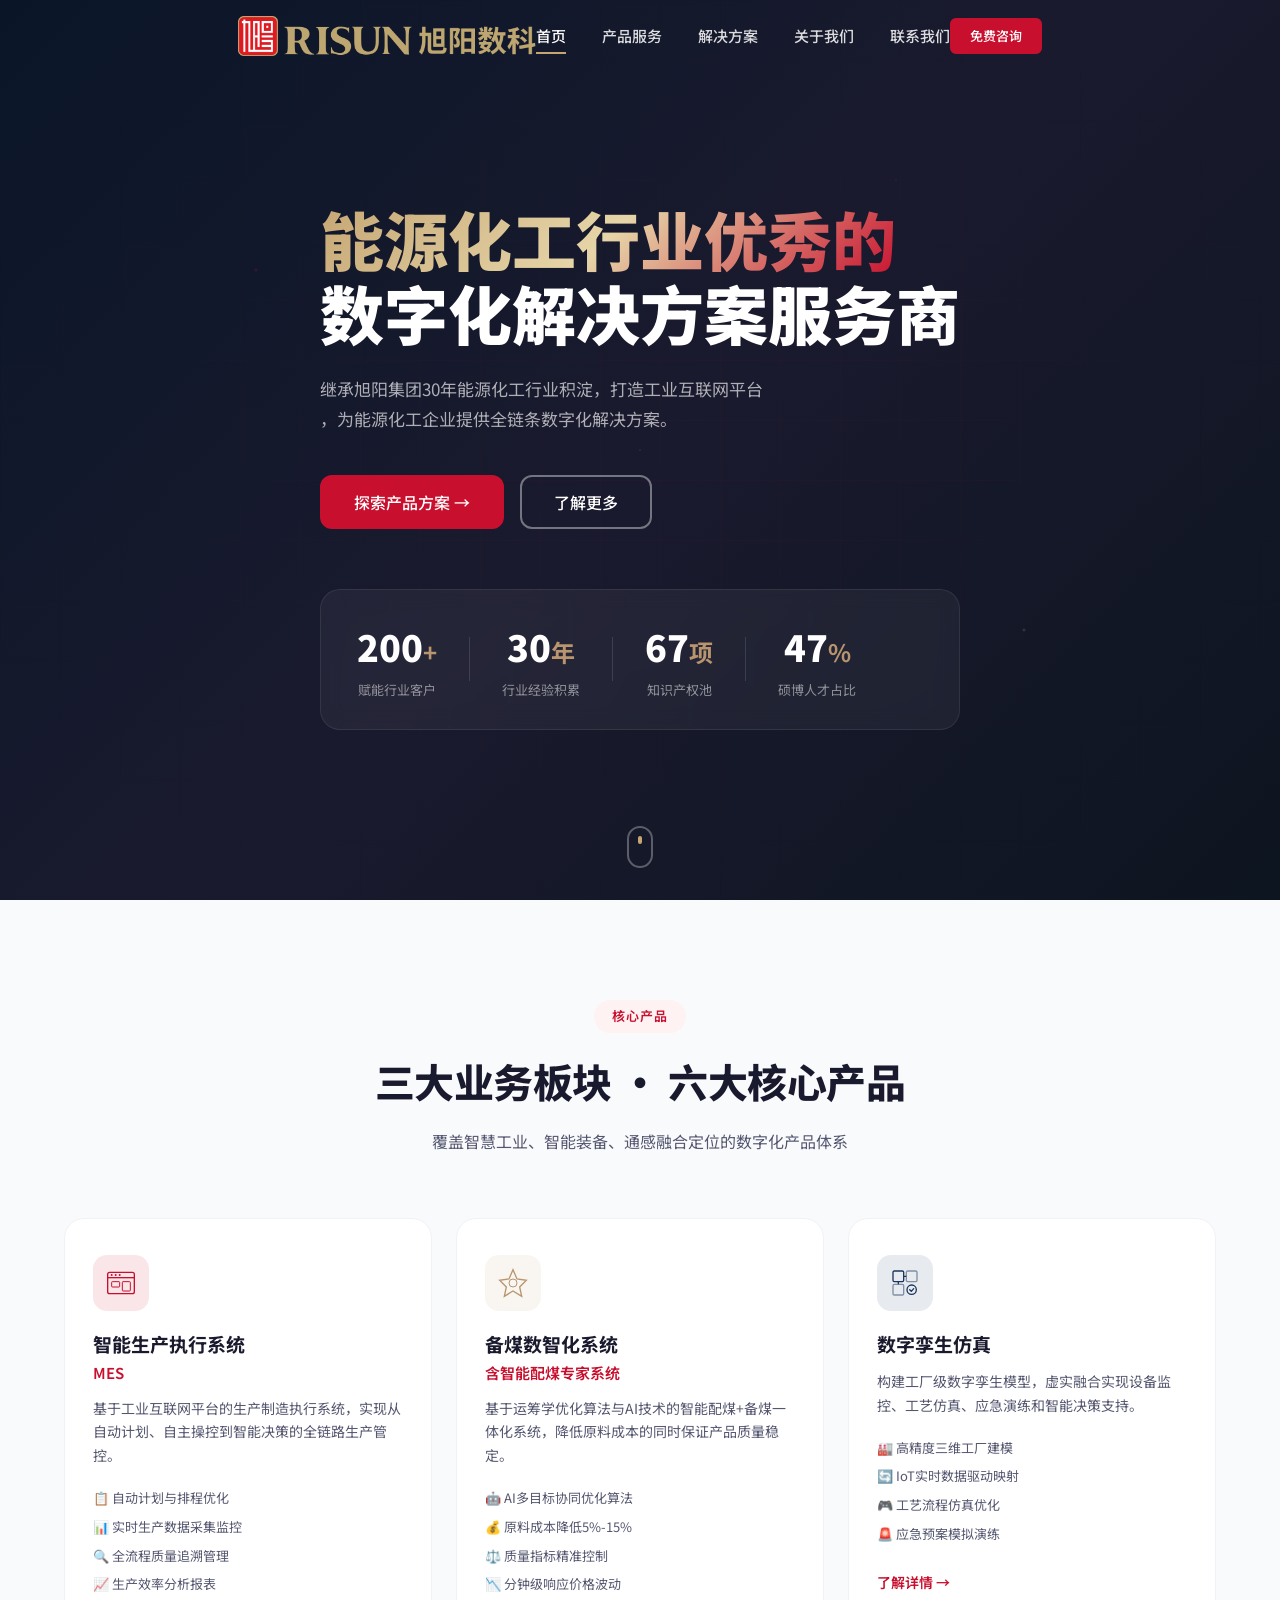
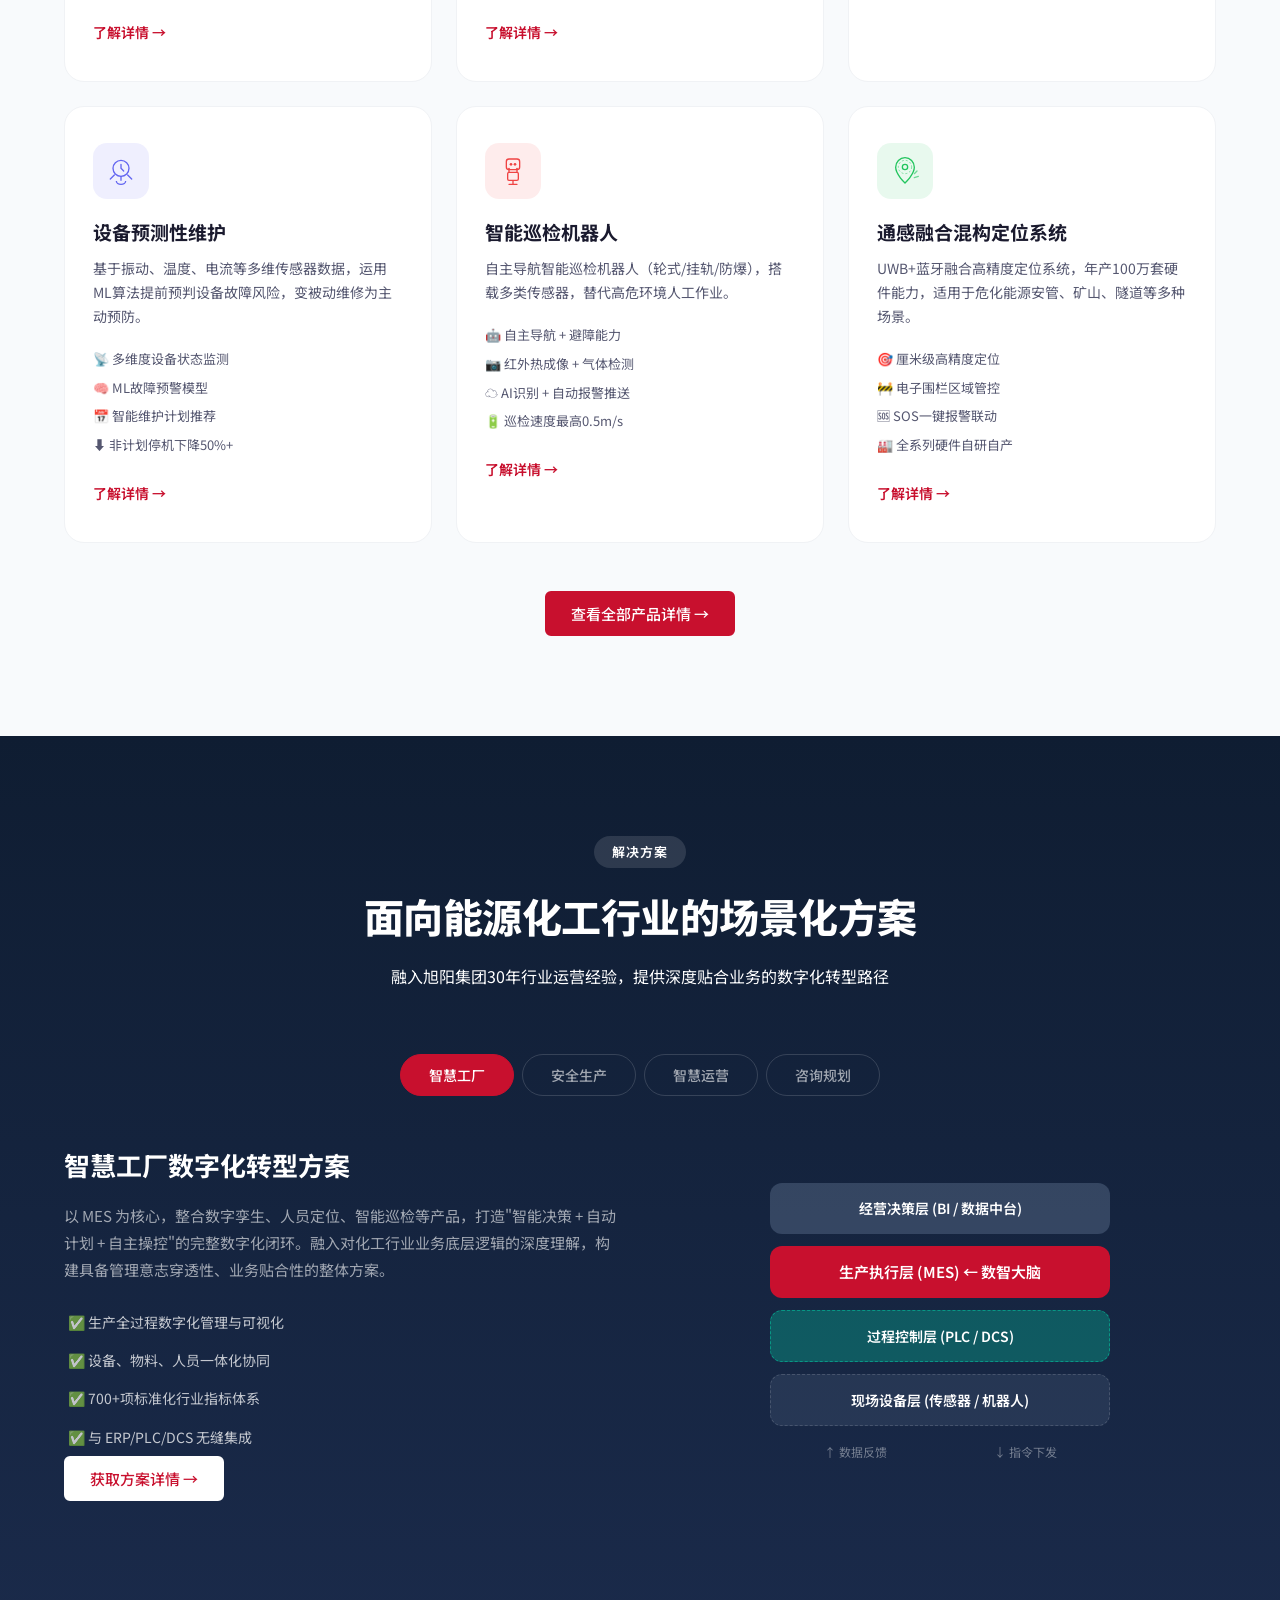
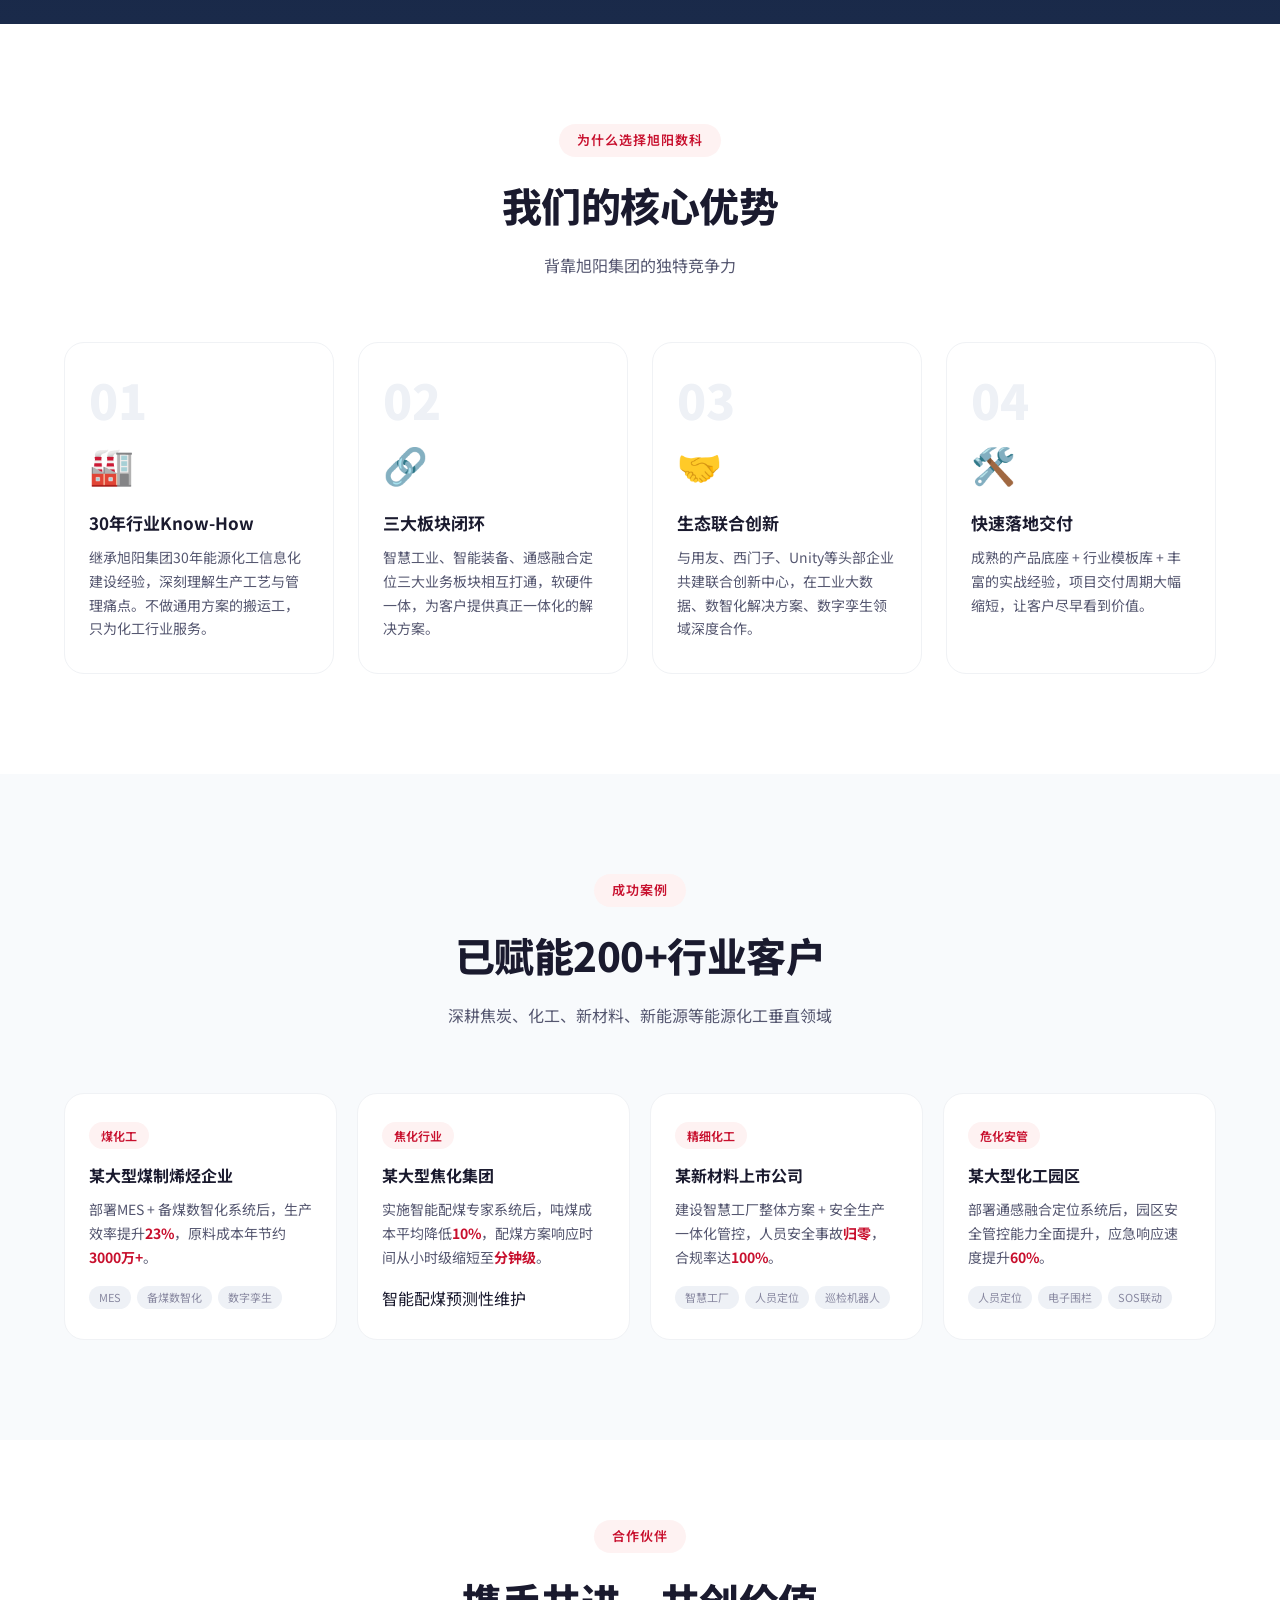
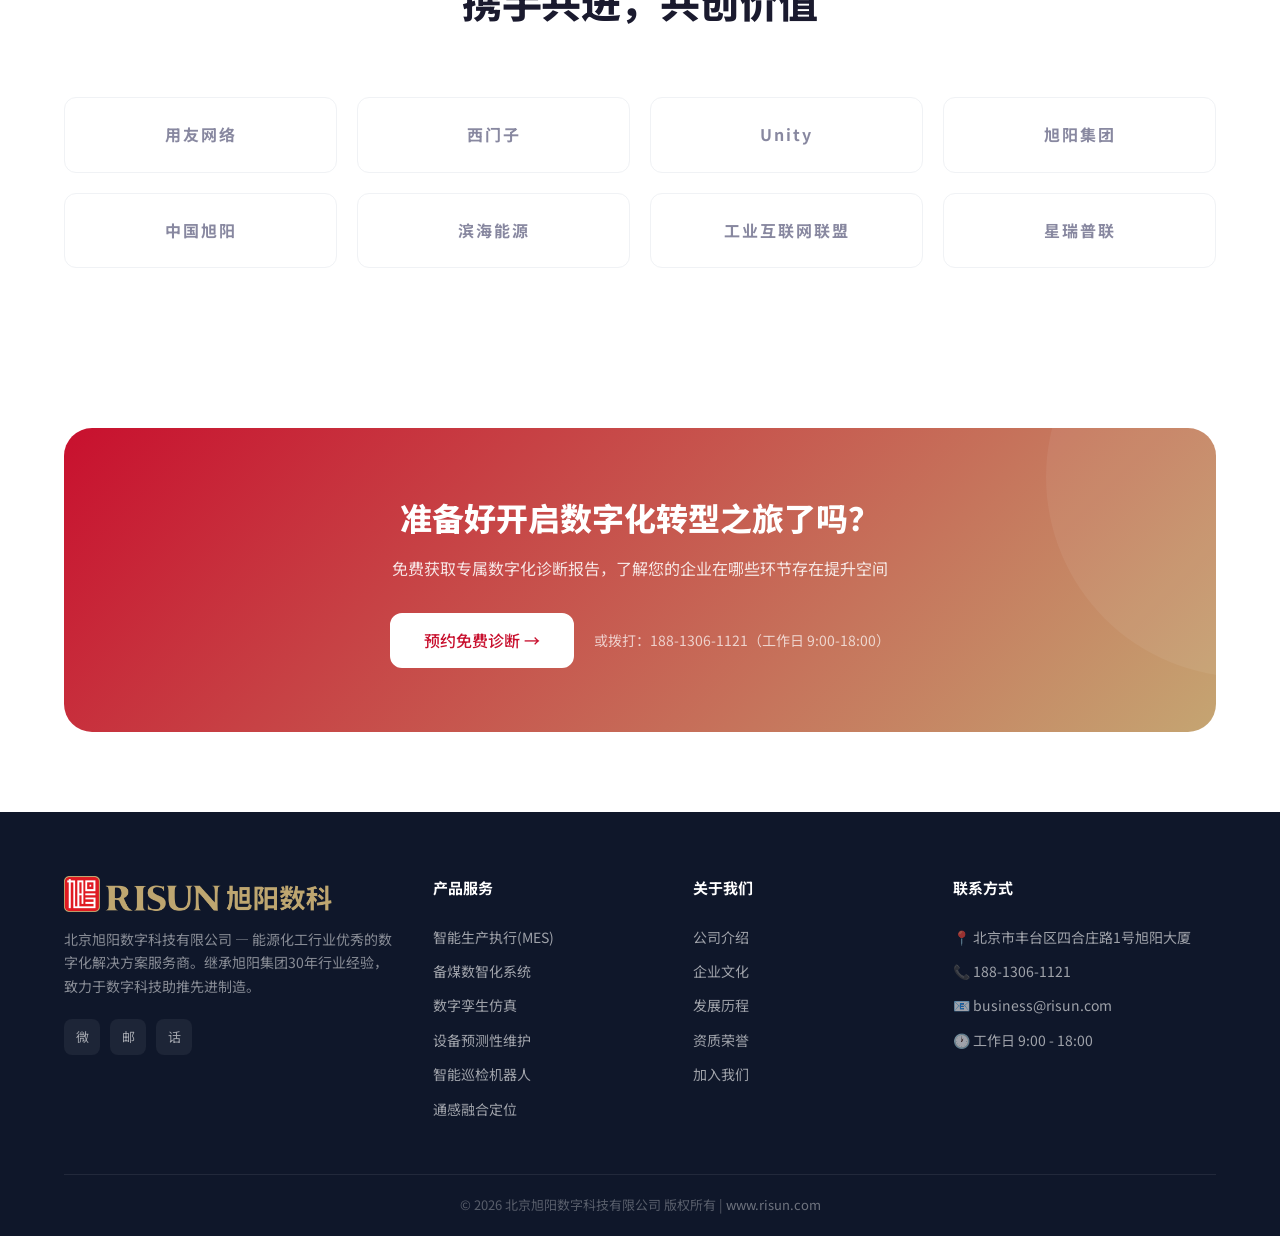
==== index.html @ 248b0272 "fix: 取消新闻动态栏目；将「星睿普联科」统一改为「星瑞普联」" ====
<!DOCTYPE html>
<html lang="zh-CN">
<head>
    <meta charset="UTF-8">
    <meta name="viewport" content="width=device-width, initial-scale=1.0">
    <title>旭阳数科 - 能源化工行业优秀的数字化解决方案服务商</title>
    <meta name="description" content="北京旭阳数字科技有限公司 - 继承旭阳集团30年能源化工信息化建设经验，提供MES、智能配煤、数字孪生、预测性维护、巡检机器人、人员定位等核心产品与服务。">
    <meta name="keywords" content="旭阳数科,能源化工,数字化转型,MES,智能配煤,数字孪生,预测性维护,巡检机器人,人员定位,工业互联网,智能制造">
    <link rel="stylesheet" href="css/style.css">
    <link rel="preconnect" href="https://fonts.googleapis.com">
    <link href="https://fonts.googleapis.com/css2?family=Noto+Sans+SC:wght@300;400;500;700;900&display=swap" rel="stylesheet">
</head>
<body>
    <!-- 导航栏 -->
    <header class="navbar" id="navbar">
        <div class="container nav-container">
            <a href="index.html" class="logo">
                <img src="images/logo.png" alt="旭阳数科" class="logo-img">
            </a>
            <nav class="nav-menu" id="navMenu">
                <a href="index.html" class="nav-link active">首页</a>
                <a href="products.html" class="nav-link">产品服务</a>
                <a href="#solutions" class="nav-link">解决方案</a>
                <a href="about.html" class="nav-link">关于我们</a>
                <a href="contact.html" class="nav-link">联系我们</a>
            </nav>
            <div class="nav-actions">
                <a href="contact.html" class="btn btn-primary btn-sm">免费咨询</a>
                <button class="hamburger" id="hamburger" aria-label="菜单">
                    <span></span><span></span><span></span>
                </button>
            </div>
        </div>
    </header>

    <!-- Hero 区域 -->
    <section class="hero">
        <div class="hero-bg">
            <div class="hero-particles" id="particles"></div>
            <div class="hero-grid-overlay"></div>
        </div>
        <div class="container hero-content">
            <h1 class="hero-title">
                <span class="gradient-text">能源化工行业优秀的</span><br>
                数字化解决方案服务商
            </h1>
            <p class="hero-subtitle">
                继承旭阳集团30年能源化工行业积淀，打造工业互联网平台<br class="hide-mobile">，为能源化工企业提供全链条数字化解决方案。
            </p>
            <div class="hero-actions">
                <a href="products.html" class="btn btn-primary btn-lg">探索产品方案 →</a>
                <a href="#solutions" class="btn btn-outline btn-lg">了解更多</a>
            </div>
            <div class="hero-stats">
                <div class="stat-item">
                    <div class="stat-number" data-target="200">0</div><span class="stat-plus">+</span>
                    <div class="stat-label">赋能行业客户</div>
                </div>
                <div class="stat-divider"></div>
                <div class="stat-item">
                    <div class="stat-number" data-target="30">0</div><span class="stat-plus">年</span>
                    <div class="stat-label">行业经验积累</div>
                </div>
                <div class="stat-divider"></div>
                <div class="stat-item">
                    <div class="stat-number" data-target="67">0</div><span class="stat-plus">项</span>
                    <div class="stat-label">知识产权池</div>
                </div>
                <div class="stat-divider"></div>
                <div class="stat-item">
                    <div class="stat-number" data-target="47">0</div><span class="stat-percent">%</span>
                    <div class="stat-label">硕博人才占比</div>
                </div>
            </div>
        </div>
        <div class="hero-scroll-indicator">
            <div class="scroll-arrow"></div>
        </div>
    </section>

    <!-- 核心产品 -->
    <section class="section products-section" id="products">
        <div class="container">
            <div class="section-header">
                <div class="section-tag">核心产品</div>
                <h2 class="section-title">三大业务板块 · 六大核心产品</h2>
                <p class="section-desc">覆盖智慧工业、智能装备、通感融合定位的数字化产品体系</p>
            </div>
            <div class="products-grid">
                <!-- 产品卡片 1: MES -->
                <div class="product-card" data-aos="fade-up">
                    <div class="product-icon-wrap">
                        <div class="product-icon mes-icon">
                            <svg viewBox="0 0 48 48" fill="none"><rect x="4" y="8" width="40" height="32" rx="3" stroke="currentColor" stroke-width="2"/><line x1="4" y1="16" x2="44" y2="16" stroke="currentColor" stroke-width="2"/><circle cx="10" cy="12" r="1.5" fill="currentColor"/><circle cx="16" cy="12" r="1.5" fill="currentColor"/><circle cx="22" cy="12" r="1.5" fill="currentColor"/><rect x="10" y="22" width="12" height="8" rx="1" stroke="currentColor" stroke-width="1.5"/><rect x="26" y="22" width="12" height="14" rx="1" stroke="currentColor" stroke-width="1.5"/></svg>
                        </div>
                    </div>
                    <h3 class="product-name">智能生产执行系统<br><span>MES</span></h3>
                    <p class="product-desc">基于工业互联网平台的生产制造执行系统，实现从自动计划、自主操控到智能决策的全链路生产管控。</p>
                    <ul class="product-features">
                        <li>📋 自动计划与排程优化</li>
                        <li>📊 实时生产数据采集监控</li>
                        <li>🔍 全流程质量追溯管理</li>
                        <li>📈 生产效率分析报表</li>
                    </ul>
                    <a href="products.html#mes" class="product-link">了解详情 →</a>
                </div>

                <!-- 产品卡片 2: 配煤 -->
                <div class="product-card" data-aos="fade-up" data-delay="100">
                    <div class="product-icon-wrap">
                        <div class="product-icon coal-icon">
                            <svg viewBox="0 0 48 48" fill="none"><path d="M24 4L30 18L44 20L34 30L37 44L24 36L11 44L14 30L4 20L18 18L24 4Z" stroke="currentColor" stroke-width="2" fill="none"/><circle cx="24" cy="24" r="6" stroke="currentColor" stroke-width="1.5"/></svg>
                        </div>
                    </div>
                    <h3 class="product-name">备煤数智化系统<br><span>含智能配煤专家系统</span></h3>
                    <p class="product-desc">基于运筹学优化算法与AI技术的智能配煤+备煤一体化系统，降低原料成本的同时保证产品质量稳定。</p>
                    <ul class="product-features">
                        <li>🤖 AI多目标协同优化算法</li>
                        <li>💰 原料成本降低5%-15%</li>
                        <li>⚖️ 质量指标精准控制</li>
                        <li>📉 分钟级响应价格波动</li>
                    </ul>
                    <a href="products.html#coal" class="product-link">了解详情 →</a>
                </div>

                <!-- 产品卡片 3: 数字孪生 -->
                <div class="product-card" data-aos="fade-up" data-delay="200">
                    <div class="product-icon-wrap">
                        <div class="product-icon twin-icon">
                            <svg viewBox="0 0 48 48" fill="none"><rect x="6" y="6" width="16" height="16" rx="2" stroke="currentColor" stroke-width="2"/><rect x="26" y="6" width="16" height="16" rx="2" stroke="currentColor" stroke-width="2" opacity="0.5"/><rect x="6" y="26" width="16" height="16" rx="2" stroke="currentColor" stroke-width="2" opacity="0.5"/><path d="M22 14H26M14 22V26" stroke="currentColor" stroke-width="2"/><circle cx="34" cy="34" r="7" stroke="currentColor" stroke-width="2"/><path d="M31 34L33.5 36.5L37 32.5" stroke="currentColor" stroke-width="2" stroke-linecap="round" stroke-linejoin="round"/></svg>
                        </div>
                    </div>
                    <h3 class="product-name">数字孪生仿真</h3>
                    <p class="product-desc">构建工厂级数字孪生模型，虚实融合实现设备监控、工艺仿真、应急演练和智能决策支持。</p>
                    <ul class="product-features">
                        <li>🏭 高精度三维工厂建模</li>
                        <li>🔄 IoT实时数据驱动映射</li>
                        <li>🎮 工艺流程仿真优化</li>
                        <li>🚨 应急预案模拟演练</li>
                    </ul>
                    <a href="products.html#twin" class="product-link">了解详情 →</a>
                </div>

                <!-- 产品卡片 4: 预测性维护 -->
                <div class="product-card" data-aos="fade-up" data-delay="300">
                    <div class="product-icon-wrap">
                        <div class="product-icon maintain-icon">
                            <svg viewBox="0 0 48 48" fill="none"><circle cx="24" cy="20" r="12" stroke="currentColor" stroke-width="2"/><path d="M24 14V20L28 24" stroke="currentColor" stroke-width="2" stroke-linecap="round"/><path d="M8 36L14 30M40 36L34 30M24 38V32" stroke="currentColor" stroke-width="2" stroke-linecap="round"/><path d="M17 39C17 41.76 20.13 44 24 44C27.87 44 31 41.76 31 39" stroke="currentColor" stroke-width="2"/></svg>
                        </div>
                    </div>
                    <h3 class="product-name">设备预测性维护</h3>
                    <p class="product-desc">基于振动、温度、电流等多维传感器数据，运用ML算法提前预判设备故障风险，变被动维修为主动预防。</p>
                    <ul class="product-features">
                        <li>📡 多维度设备状态监测</li>
                        <li>🧠 ML故障预警模型</li>
                        <li>📅 智能维护计划推荐</li>
                        <li>⬇️ 非计划停机下降50%+</li>
                    </ul>
                    <a href="products.html#maintain" class="product-link">了解详情 →</a>
                </div>

                <!-- 产品卡片 5: 巡检机器人 -->
                <div class="product-card" data-aos="fade-up" data-delay="400">
                    <div class="product-icon-wrap">
                        <div class="product-icon robot-icon">
                            <svg viewBox="0 0 48 48" fill="none"><rect x="14" y="6" width="20" height="16" rx="4" stroke="currentColor" stroke-width="2"/><circle cx="21" cy="14" r="2" fill="currentColor"/><circle cx="27" cy="14" r="2" fill="currentColor"/><line x1="18" y1="20" x2="18" y2="26" stroke="currentColor" stroke-width="2" stroke-linecap="round"/><line x1="30" y1="20" x2="30" y2="26" stroke="currentColor" stroke-width="2" stroke-linecap="round"/><rect x="16" y="26" width="16" height="12" rx="2" stroke="currentColor" stroke-width="2"/><line x1="24" y1="38" x2="24" y2="44" stroke="currentColor" stroke-width="2"/><line x1="18" y1="44" x2="30" y2="44" stroke="currentColor" stroke-width="2" stroke-linecap="round"/></svg>
                        </div>
                    </div>
                    <h3 class="product-name">智能巡检机器人</h3>
                    <p class="product-desc">自主导航智能巡检机器人（轮式/挂轨/防爆），搭载多类传感器，替代高危环境人工作业。</p>
                    <ul class="product-features">
                        <li>🤖 自主导航 + 避障能力</li>
                        <li>📷 红外热成像 + 气体检测</li>
                        <li>☁️ AI识别 + 自动报警推送</li>
                        <li>🔋 巡检速度最高0.5m/s</li>
                    </ul>
                    <a href="products.html#robot" class="product-link">了解详情 →</a>
                </div>

                <!-- 产品卡片 6: 人员定位 -->
                <div class="product-card" data-aos="fade-up" data-delay="500">
                    <div class="product-icon-wrap">
                        <div class="product-icon location-icon">
                            <svg viewBox="0 0 48 48" fill="none"><path d="M24 4C16.27 4 10 10.73 10 18.5C10 29 24 42 24 42S38 29 38 18.5C38 10.73 31.73 4 24 4Z" stroke="currentColor" stroke-width="2"/><circle cx="24" cy="18" r="4" stroke="currentColor" stroke-width="2"/><circle cx="24" cy="18" r="10" stroke="currentColor" stroke-width="1.5" stroke-dasharray="3 3" opacity="0.5"/><path d="M38 28L42 24M38 34L44 32" stroke="currentColor" stroke-width="2" stroke-linecap="round" opacity="0.6"/></svg>
                        </div>
                    </div>
                    <h3 class="product-name">通感融合混构定位系统</h3>
                    <p class="product-desc">UWB+蓝牙融合高精度定位系统，年产100万套硬件能力，适用于危化能源安管、矿山、隧道等多种场景。</p>
                    <ul class="product-features">
                        <li>🎯 厘米级高精度定位</li>
                        <li>🚧 电子围栏区域管控</li>
                        <li>🆘 SOS一键报警联动</li>
                        <li>🏭 全系列硬件自研自产</li>
                    </ul>
                    <a href="products.html#location" class="product-link">了解详情 →</a>
                </div>
            </div>
            <div class="section-cta">
                <a href="products.html" class="btn btn-primary">查看全部产品详情 →</a>
            </div>
        </div>
    </section>

    <!-- 解决方案 -->
    <section class="section solutions-section" id="solutions">
        <div class="container">
            <div class="section-header light">
                <div class="section-tag">解决方案</div>
                <h2 class="section-title">面向能源化工行业的场景化方案</h2>
                <p class="section-desc">融入旭阳集团30年行业运营经验，提供深度贴合业务的数字化转型路径</p>
            </div>
            <div class="solutions-tabs">
                <div class="tabs-nav" id="solutionTabs">
                    <button class="tab-btn active" data-tab="smart-factory">智慧工厂</button>
                    <button class="tab-btn" data-tab="safe-production">安全生产</button>
                    <button class="tab-btn" data-tab="energy-manage">智慧运营</button>
                    <button class="tab-btn" data-tab="equipment-life">咨询规划</button>
                </div>
                <div class="tabs-content">
                    <div class="tab-panel active" id="smart-factory">
                        <div class="panel-content">
                            <div class="panel-info">
                                <h3>智慧工厂数字化转型方案</h3>
                                <p>以 MES 为核心，整合数字孪生、人员定位、智能巡检等产品，打造"智能决策 + 自动计划 + 自主操控"的完整数字化闭环。融入对化工行业业务底层逻辑的深度理解，构建具备管理意志穿透性、业务贴合性的整体方案。</p>
                                <ul class="panel-list">
                                    <li>✅ 生产全过程数字化管理与可视化</li>
                                    <li>✅ 设备、物料、人员一体化协同</li>
                                    <li>✅ 700+项标准化行业指标体系</li>
                                    <li>✅ 与 ERP/PLC/DCS 无缝集成</li>
                                </ul>
                                <a href="contact.html" class="btn btn-white">获取方案详情 →</a>
                            </div>
                            <div class="panel-visual">
                                <div class="factory-diagram">
                                    <div class="factory-layer layer-plan">经营决策层 (BI / 数据中台)</div>
                                    <div class="factory-layer layer-mes">生产执行层 (MES) ← 数智大脑</div>
                                    <div class="factory-layer layer-control">过程控制层 (PLC / DCS)</div>
                                    <div class="factory-layer layer-device">现场设备层 (传感器 / 机器人)</div>
                                    <div class="factory-arrows">
                                        <span>↑ 数据反馈</span>
                                        <span>↓ 指令下发</span>
                                    </div>
                                </div>
                            </div>
                        </div>
                    </div>
                    <div class="tab-panel" id="safe-production">
                        <div class="panel-content">
                            <div class="panel-info">
                                <h3>安全生产一体化管控方案</h3>
                                <p>以企业安全与环保需求、政府安环管控要求为中心，建立统一的标准规范体系和安全运维保障体系。融合人员定位、智能巡检、视频AI等多维感知手段，构建全方位安全管理网络。</p>
                                <ul class="panel-list">
                                    <li>✅ 重大危险源安全管理</li>
                                    <li>✅ 双重预防机制数字化落地</li>
                                    <li>✅ 特殊作业许可与过程管理</li>
                                    <li>✅ 机器人替代人工进入高危区域</li>
                                </ul>
                                <a href="contact.html" class="btn btn-white">获取方案详情 →</a>
                            </div>
                            <div class="panel-visual">
                                <div class="safety-visual">
                                    <div class="safety-circle outer">
                                        <div class="safety-circle middle">
                                            <div class="safety-circle inner">
                                                <span class="safety-center">安全<br>中心</span>
                                            </div>
                                        </div>
                                    </div>
                                    <div class="safety-items">
                                        <span class="safety-item">📍 人员定位</span>
                                        <span class="safety-item">🤖 巡检机器人</span>
                                        <span class="safety-item">📹 视频AI</span>
                                        <span class="safety-item">🌡️ 环境监测</span>
                                    </div>
                                </div>
                            </div>
                        </div>
                    </div>
                    <div class="tab-panel" id="energy-manage">
                        <div class="panel-content">
                            <div class="panel-info">
                                <h3>智慧运营整体解决方案</h3>
                                <p>基于工业互联网平台，构建融入运营智慧的企业运营应用。梳理化工行业700+项核心指标，建立标准化指标体系，支撑集团和企业各级管理层决策。涵盖销售、采购、供应、财务、库存等全方位运营管理。</p>
                                <ul class="panel-list">
                                    <li>✅ ERP咨询与实施服务（专注化工）</li>
                                    <li>✅ 数据治理与数据上行</li>
                                    <li>✅ 智慧物流自动化体系</li>
                                    <li>✅ 能源管理系统与碳排放核算</li>
                                </ul>
                                <a href="contact.html" class="btn btn-white">获取方案详情 →</a>
                            </div>
                            <div class="panel-visual">
                                <div class="energy-chart">
                                    <div class="energy-bar" style="--height:85%;--color:#C8102E"><span>-15%</span></div>
                                    <div class="energy-bar" style="--height:70%;--color:#C5A572"><span>-8%</span></div>
                                    <div class="energy-bar" style="--height:55%;--color:#1a365d"><span>-22%</span></div>
                                    <div class="energy-bar" style="--height:40%;--color:#6366F1"><span>-12%</span></div>
                                    <div class="energy-labels"><span>Q1</span><span>Q2</span><span>Q3</span><span>Q4</span></div>
                                </div>
                            </div>
                        </div>
                    </div>
                    <div class="tab-panel" id="equipment-life">
                        <div class="panel-content">
                            <div class="panel-info">
                                <h3>企业级数字化规划咨询</h3>
                                <p>采用旭阳独创的六步法咨询方法论：企业战略分析→对标领先实践→评估现状与差距→制定数字化战略目标→设计架构蓝图→设计总体实施路线图，实现业务驱动IT，IT为业务目标服务。</p>
                                <ul class="panel-list">
                                    <li>✅ 企业级数字化顶层规划</li>
                                    <li>✅ 新建/改造工厂数字化规划</li>
                                    <li>✅ 智能工厂咨询规划</li>
                                    <li>✅ 信息安全等级保护测评咨询</li>
                                </ul>
                                <a href="contact.html" class="btn btn-white">获取方案详情 →</a>
                            </div>
                            <div class="panel-visual">
                                <div class="lifecycle-timeline">
                                    <div class="lc-stage">
                                        <div class="lc-dot"></div>
                                        <span>战略分析</span>
                                    </div>
                                    <div class="lc-arrow"></div>
                                    <div class="lc-stage active">
                                        <div class="lc-dot"></div>
                                        <span>对标评估</span>
                                    </div>
                                    <div class="lc-arrow"></div>
                                    <div class="lc-stage">
                                        <div class="lc-dot"></div>
                                        <span>架构设计</span>
                                    </div>
                                    <div class="lc-arrow"></div>
                                    <div class="lc-stage">
                                        <div class="lc-dot"></div>
                                        <span>路线规划</span>
                                    </div>
                                </div>
                            </div>
                        </div>
                    </div>
                </div>
            </div>
        </div>
    </section>

    <!-- 核心优势 -->
    <section class="section advantages-section">
        <div class="container">
            <div class="section-header">
                <div class="section-tag">为什么选择旭阳数科</div>
                <h2 class="section-title">我们的核心优势</h2>
                <p class="section-desc">背靠旭阳集团的独特竞争力</p>
            </div>
            <div class="advantages-grid">
                <div class="advantage-card">
                    <div class="advantage-num">01</div>
                    <div class="advantage-icon">🏭</div>
                    <h3>30年行业Know-How</h3>
                    <p>继承旭阳集团30年能源化工信息化建设经验，深刻理解生产工艺与管理痛点。不做通用方案的搬运工，只为化工行业服务。</p>
                </div>
                <div class="advantage-card">
                    <div class="advantage-num">02</div>
                    <div class="advantage-icon">🔗</div>
                    <h3>三大板块闭环</h3>
                    <p>智慧工业、智能装备、通感融合定位三大业务板块相互打通，软硬件一体，为客户提供真正一体化的解决方案。</p>
                </div>
                <div class="advantage-card">
                    <div class="advantage-num">03</div>
                    <div class="advantage-icon">🤝</div>
                    <h3>生态联合创新</h3>
                    <p>与用友、西门子、Unity等头部企业共建联合创新中心，在工业大数据、数智化解决方案、数字孪生领域深度合作。</p>
                </div>
                <div class="advantage-card">
                    <div class="advantage-num">04</div>
                    <div class="advantage-icon">🛠️</div>
                    <h3>快速落地交付</h3>
                    <p>成熟的产品底座 + 行业模板库 + 丰富的实战经验，项目交付周期大幅缩短，让客户尽早看到价值。</p>
                </div>
            </div>
        </div>
    </section>

    <!-- 客户案例 -->
    <section class="section cases-section">
        <div class="container">
            <div class="section-header">
                <div class="section-tag">成功案例</div>
                <h2 class="section-title">已赋能200+行业客户</h2>
                <p class="section-desc">深耕焦炭、化工、新材料、新能源等能源化工垂直领域</p>
            </div>
            <div class="cases-slider" id="casesSlider">
                <div class="case-card">
                    <div class="case-industry">煤化工</div>
                    <h3>某大型煤制烯烃企业</h3>
                    <p class="case-desc">部署MES + 备煤数智化系统后，生产效率提升<strong>23%</strong>，原料成本年节约<strong>3000万+</strong>。</p>
                    <div class="case-tags">
                        <span>MES</span><span>备煤数智化</span><span>数字孪生</span>
                    </div>
                </div>
                <div class="case-card">
                    <div class="case-industry">焦化行业</div>
                    <h3>某大型焦化集团</h3>
                    <p class="case-desc">实施智能配煤专家系统后，吨煤成本平均降低<strong>10%</strong>，配煤方案响应时间从小时级缩短至<strong>分钟级</strong>。</p>
                    <div case-tags">
                        <span>智能配煤</span><span>预测性维护</span>
                    </div>
                </div>
                <div class="case-card">
                    <div class="case-industry">精细化工</div>
                    <h3>某新材料上市公司</h3>
                    <p class="case-desc">建设智慧工厂整体方案 + 安全生产一体化管控，人员安全事故<strong>归零</strong>，合规率达<strong>100%</strong>。</p>
                    <div class="case-tags">
                        <span>智慧工厂</span><span>人员定位</span><span>巡检机器人</span>
                    </div>
                </div>
                <div class="case-card">
                    <div class="case-industry">危化安管</div>
                    <h3>某大型化工园区</h3>
                    <p class="case-desc">部署通感融合定位系统后，园区安全管控能力全面提升，应急响应速度提升<strong>60%</strong>。</p>
                    <div class="case-tags">
                        <span>人员定位</span><span>电子围栏</span><span>SOS联动</span>
                    </div>
                </div>
            </div>
        </div>
    </section>

    <!-- 合作伙伴 -->
    <section class="section partners-section">
        <div class="container">
            <div class="section-header">
                <div class="section-tag">合作伙伴</div>
                <h2 class="section-title">携手共进，共创价值</h2>
            </div>
            <div class="partners-grid">
                <div class="partner-logo"><span>用友网络</span></div>
                <div class="partner-logo"><span>西门子</span></div>
                <div class="partner-logo"><span>Unity</span></div>
                <div class="partner-logo"><span>旭阳集团</span></div>
                <div class="partner-logo"><span>中国旭阳</span></div>
                <div class="partner-logo"><span>滨海能源</span></div>
                <div class="partner-logo"><span>工业互联网联盟</span></div>
                <div class="partner-logo"><span>星瑞普联</span></div>
            </div>
        </div>
    </section>

    <!-- CTA 行动召唤 -->
    <section class="cta-section">
        <div class="container">
            <div class="cta-box">
                <h2>准备好开启数字化转型之旅了吗？</h2>
                <p>免费获取专属数字化诊断报告，了解您的企业在哪些环节存在提升空间</p>
                <div class="cta-actions">
                    <a href="contact.html" class="btn btn-white btn-lg">预约免费诊断 →</a>
                    <span class="cta-note">或拨打：188-1306-1121（工作日 9:00-18:00）</span>
                </div>
            </div>
        </div>
    </section>

    <!-- 页脚 -->
    <footer class="footer">
        <div class="container">
            <div class="footer-grid">
                <div class="footer-brand">
                    <div class="logo">
                        <img src="images/logo.png" alt="旭阳数科" class="logo-img-footer">
                    </div>
                    <p class="footer-about">北京旭阳数字科技有限公司 — 能源化工行业优秀的数字化解决方案服务商。继承旭阳集团30年行业经验，致力于数字科技助推先进制造。</p>
                    <div class="footer-social">
                        <a href="#" aria-label="微信"><span>微</span></a>
                        <a href="#" aria-label="邮箱"><span>邮</span></a>
                        <a href="tel:18813061121" aria-label="电话"><span>话</span></a>
                    </div>
                </div>
                <div class="footer-links">
                    <h4>产品服务</h4>
                    <ul>
                        <li><a href="products.html#mes">智能生产执行(MES)</a></li>
                        <li><a href="products.html#coal">备煤数智化系统</a></li>
                        <li><a href="products.html#twin">数字孪生仿真</a></li>
                        <li><a href="products.html#maintain">设备预测性维护</a></li>
                        <li><a href="products.html#robot">智能巡检机器人</a></li>
                        <li><a href="products.html#location">通感融合定位</a></li>
                    </ul>
                </div>
                <div class="footer-links">
                    <h4>关于我们</h4>
                    <ul>
                        <li><a href="about.html">公司介绍</a></li>
                        <li><a href="about.html">企业文化</a></li>
                        <li><a href="about.html">发展历程</a></li>
                        <li><a href="about.html">资质荣誉</a></li>
                        <li><a href="about.html">加入我们</a></li>
                    </ul>
                </div>
                <div class="footer-contact">
                    <h4>联系方式</h4>
                    <ul>
                        <li>📍 北京市丰台区四合庄路1号旭阳大厦</li>
                        <li>📞 188-1306-1121</li>
                        <li>📧 business@risun.com</li>
                        <li>🕐 工作日 9:00 - 18:00</li>
                    </ul>
                </div>
            </div>
            <div class="footer-bottom">
                <p>&copy; 2026 北京旭阳数字科技有限公司 版权所有 | <a href="https://www.risun.com" target="_blank">www.risun.com</a></p>
            </div>
        </div>
    </footer>

    <script src="js/main.js"></script>
</body>
</html>
---- css/style.css ----
/* ========================================
   旭阳数科 - 企业官网样式表
   ======================================== */

/* CSS 变量 */
:root {
    /* 主色调 - 旭阳红 */
    --primary: #C8102E;
    --primary-dark: #A00D24;
    --primary-light: #E63946;
    --primary-bg: #FEF2F2;

    /* 辅助色 - 旭阳金 */
    --accent: #C5A572;
    --accent-gold: #B8956E;
    --warning: #F59E0B;
    --danger: #DC2626;

    /* 品牌深蓝（辅助） */
    --brand-blue: #1a365d;

    /* 中性色 */
    --text-primary: #1A1A2E;
    --text-secondary: #555770;
    --text-tertiary: #8888A0;
    --text-inverse: #FFFFFF;
    --bg-white: #FFFFFF;
    --bg-light: #F8FAFC;
    --bg-gray: #EEF1F6;
    --border-color: #E2E8F0;
    --border-light: #F0F2F5;

    /* 渐变 */
    --gradient-primary: linear-gradient(135deg, #C8102E 0%, #C5A572 100%);
    --gradient-hero: linear-gradient(135deg, #0a1628 0%, #1a1a2e 50%, #0d1520 100%);
    --gradient-dark: linear-gradient(180deg, #0f1d32 0%, #1a2a4a 100%);

    /* 字体 */
    --font-family: 'Noto Sans SC', -apple-system, BlinkMacSystemFont, 'Segoe UI', sans-serif;

    /* 尺寸 */
    --navbar-height: 72px;
    --container-max: 1200px;
    --radius-sm: 6px;
    --radius-md: 12px;
    --radius-lg: 20px;
    --radius-xl: 28px;

    /* 阴影 */
    --shadow-sm: 0 2px 8px rgba(0,0,0,0.04);
    --shadow-md: 0 4px 20px rgba(0,0,0,0.08);
    --shadow-lg: 0 8px 40px rgba(0,0,0,0.12);
    --shadow-xl: 0 20px 60px rgba(0,0,0,0.15);

    /* 过渡 */
    --transition: all 0.3s cubic-bezier(0.4, 0, 0.2, 1);
    --transition-slow: all 0.5s cubic-bezier(0.4, 0, 0.2, 1);
}

/* 重置样式 */
*, *::before, *::after {
    margin: 0;
    padding: 0;
    box-sizing: border-box;
}

html {
    scroll-behavior: smooth;
    font-size: 16px;
    -webkit-font-smoothing: antialiased;
    -moz-osx-font-smoothing: grayscale;
}

body {
    font-family: var(--font-family);
    color: var(--text-primary);
    background: var(--bg-white);
    line-height: 1.6;
    overflow-x: hidden;
}

a {
    text-decoration: none;
    color: inherit;
    transition: var(--transition);
}

ul { list-style: none; }

img { max-width: 100%; height: auto; }

.container {
    max-width: var(--container-max);
    margin: 0 auto;
    padding: 0 24px;
}

/* ========================================
   按钮
   ======================================== */
.btn {
    display: inline-flex;
    align-items: center;
    justify-content: center;
    gap: 6px;
    padding: 10px 24px;
    border-radius: var(--radius-sm);
    font-weight: 500;
    font-size: 15px;
    cursor: pointer;
    border: 2px solid transparent;
    transition: var(--transition);
    white-space: nowrap;
    line-height: 1.4;
}

.btn-primary {
    background: var(--primary);
    color: var(--text-inverse);
    border-color: var(--primary);
}
.btn-primary:hover {
    background: var(--primary-dark);
    border-color: var(--primary-dark);
    transform: translateY(-2px);
    box-shadow: 0 8px 25px rgba(200,16,46,0.3);
}

.btn-outline {
    background: transparent;
    color: var(--text-inverse);
    border-color: rgba(255,255,255,0.4);
}
.btn-outline:hover {
    background: rgba(255,255,255,0.1);
    border-color: rgba(255,255,255,0.7);
    transform: translateY(-2px);
}

.btn-white {
    background: var(--text-inverse);
    color: var(--primary);
    border-color: var(--text-inverse);
}
.btn-white:hover {
    transform: translateY(-2px);
    box-shadow: var(--shadow-lg);
}

.btn-lg {
    padding: 14px 32px;
    font-size: 16px;
    border-radius: var(--radius-md);
}
.btn-sm {
    padding: 7px 18px;
    font-size: 13px;
}

/* ========================================
   导航栏
   ======================================== */
.navbar {
    position: fixed;
    top: 0;
    left: 0;
    right: 0;
    z-index: 1000;
    height: var(--navbar-height);
    display: flex;
    align-items: center;
    transition: var(--transition);
    background: rgba(255,255,255,0);
}

.navbar.scrolled {
    background: rgba(255,255,255,0.95);
    backdrop-filter: blur(20px);
    box-shadow: var(--shadow-sm);
}

.navbar.scrolled .logo-text,
.navbar.scrolled .nav-link { color: var(--text-primary); }
.navbar.scrolled .nav-link::after { background: var(--primary); }
.navbar.scrolled .hamburger span { background: var(--text-primary); }
.navbar.scrolled .highlight { color: var(--primary); }
.navbar.scrolled .btn-primary { background: var(--primary); border-color: var(--primary); }

.nav-container {
    display: flex;
    align-items: center;
    justify-content: space-between;
}

.logo {
    display: flex;
    align-items: center;
    gap: 10px;
    z-index: 1001;
}

.logo-img {
    height: 40px;
    width: auto;
    object-fit: contain;
}

.logo-img-footer {
    height: 36px;
    width: auto;
    object-fit: contain;
}

.logo-icon {
    width: 40px;
    height: 40px;
    background: var(--gradient-primary);
    border-radius: 10px;
    display: flex;
    align-items: center;
    justify-content: center;
    color: white;
    font-weight: 900;
    font-size: 14px;
    letter-spacing: -1px;
}

.logo-text {
    font-size: 22px;
    font-weight: 700;
    color: white;
    letter-spacing: 1px;
}

.logo-text .highlight {
    color: var(--accent);
}

.nav-menu {
    display: flex;
    align-items: center;
    gap: 36px;
}

.nav-link {
    color: rgba(255,255,255,0.85);
    font-size: 15px;
    font-weight: 500;
    position: relative;
    padding: 4px 0;
}
.nav-link::after {
    content: '';
    position: absolute;
    bottom: -2px;
    left: 0;
    width: 0;
    height: 2px;
    background: var(--accent);
    transition: var(--transition);
}
.nav-link:hover,
.nav-link.active {
    color: white;
}
.nav-link:hover::after,
.nav-link.active::after {
    width: 100%;
}

.nav-actions {
    display: flex;
    align-items: center;
    gap: 16px;
    z-index: 1001;
}

.hamburger {
    display: none;
    flex-direction: column;
    gap: 5px;
    background: none;
    border: none;
    cursor: pointer;
    padding: 4px;
}
.hamburger span {
    width: 24px;
    height: 2px;
    background: white;
    border-radius: 2px;
    transition: var(--transition);
}
.hamburger.active span:nth-child(1) { transform: rotate(45deg) translate(5px, 5px); }
.hamburger.active span:nth-child(2) { opacity: 0; }
.hamburger.active span:nth-child(3) { transform: rotate(-45deg) translate(5px, -5px); }

/* ========================================
   Hero 区域
   ======================================== */
.hero {
    position: relative;
    min-height: 100vh;
    display: flex;
    align-items: center;
    background: var(--gradient-hero);
    overflow: hidden;
    padding-top: var(--navbar-height);
}

.hero-bg {
    position: absolute;
    inset: 0;
    pointer-events: none;
}

.hero-particles {
    position: absolute;
    inset: 0;
    background-image:
        radial-gradient(2px 2px at 20% 30%, rgba(200,16,46,0.3), transparent),
        radial-gradient(2px 2px at 80% 70%, rgba(197,165,114,0.3), transparent),
        radial-gradient(1px 1px at 50% 50%, rgba(255,255,255,0.2), transparent),
        radial-gradient(1.5px 1.5px at 70% 20%, rgba(200,16,46,0.2), transparent),
        radial-gradient(1.5px 1.5px at 30% 80%, rgba(197,165,114,0.2), transparent);
    animation: particleFloat 20s ease-in-out infinite alternate;
}

@keyframes particleFloat {
    0% { transform: translate(0, 0); }
    100% { transform: translate(-20px, 20px); }
}

.hero-grid-overlay {
    position: absolute;
    inset: 0;
    background-image:
        linear-gradient(rgba(200,16,46,0.03) 1px, transparent 1px),
        linear-gradient(90deg, rgba(200,16,46,0.03) 1px, transparent 1px);
    background-size: 60px 60px;
    mask-image: radial-gradient(ellipse at center, black 30%, transparent 80%);
    -webkit-mask-image: radial-gradient(ellipse at center, black 30%, transparent 80%);
}

.hero-content {
    position: relative;
    z-index: 2;
    padding: 60px 0 100px;
}

.hero-badge {
    display: inline-flex;
    align-items: center;
    gap: 8px;
    padding: 8px 20px;
    background: rgba(197,165,114,0.12);
    border: 1px solid rgba(197,165,114,0.25);
    border-radius: 50px;
    color: var(--accent);
    font-size: 14px;
    font-weight: 500;
    margin-bottom: 28px;
    animation: fadeInUp 0.6s ease-out;
}

.hero-title {
    font-size: clamp(38px, 6vw, 64px);
    font-weight: 900;
    line-height: 1.15;
    color: white;
    margin-bottom: 24px;
    animation: fadeInUp 0.6s ease-out 0.1s both;
}

.gradient-text {
    background: linear-gradient(135deg, #C5A572 0%, #E6D5A8 50%, #C8102E 100%);
    -webkit-background-clip: text;
    -webkit-text-fill-color: transparent;
    background-clip: text;
}

.hero-subtitle {
    font-size: 17px;
    line-height: 1.8;
    color: rgba(255,255,255,0.65);
    max-width: 600px;
    margin-bottom: 40px;
    animation: fadeInUp 0.6s ease-out 0.2s both;
}

.hero-actions {
    display: flex;
    gap: 16px;
    flex-wrap: wrap;
    margin-bottom: 60px;
    animation: fadeInUp 0.6s ease-out 0.3s both;
}

/* Hero 数据统计 */
.hero-stats {
    display: flex;
    align-items: center;
    gap: 32px;
    padding: 28px 36px;
    background: rgba(255,255,255,0.05);
    border: 1px solid rgba(255,255,255,0.08);
    border-radius: var(--radius-lg);
    backdrop-filter: blur(10px);
    animation: fadeInUp 0.6s ease-out 0.4s both;
}

.stat-item {
    text-align: center;
}

.stat-number {
    display: inline;
    font-size: 36px;
    font-weight: 900;
    color: white;
}

.stat-plus,
.stat-percent {
    font-size: 24px;
    font-weight: 700;
    color: var(--accent-gold);
}

.stat-label {
    font-size: 13px;
    color: rgba(255,255,255,0.5);
    margin-top: 4px;
}

.stat-divider {
    width: 1px;
    height: 44px;
    background: rgba(255,255,255,0.12);
}

/* 滚动指示器 */
.hero-scroll-indicator {
    position: absolute;
    bottom: 32px;
    left: 50%;
    transform: translateX(-50%);
    z-index: 2;
}

.scroll-arrow {
    width: 26px;
    height: 42px;
    border: 2px solid rgba(255,255,255,0.3);
    border-radius: 14px;
    position: relative;
    animation: scrollBounce 2s ease-in-out infinite;
}
.scroll-arrow::after {
    content: '';
    position: absolute;
    top: 8px;
    left: 50%;
    width: 4px;
    height: 8px;
    background: var(--accent);
    border-radius: 4px;
    transform: translateX(-50%);
    animation: scrollDot 2s ease-in-out infinite;
}

@keyframes scrollBounce {
    0%, 100% { transform: translateY(0); }
    50% { transform: translateY(6px); }
}
@keyframes scrollDot {
    0%, 100% { opacity: 1; top: 8px; }
    50% { opacity: 0.3; top: 20px; }
}

@keyframes fadeInUp {
    from { opacity: 0; transform: translateY(30px); }
    to { opacity: 1; transform: translateY(0); }
}

/* ========================================
   通用 Section
   ======================================== */
.section {
    padding: 100px 0;
}

.section-header {
    text-align: center;
    margin-bottom: 64px;
}
.section-header.light .section-tag,
.section-header.light .section-title,
.section-header.light .section-desc { color: white; }

.section-tag {
    display: inline-block;
    padding: 6px 18px;
    background: var(--primary-bg);
    color: var(--primary);
    border-radius: 50px;
    font-size: 13px;
    font-weight: 600;
    letter-spacing: 1px;
    margin-bottom: 16px;
}

.solutions-section .section-tag {
    background: rgba(255,255,255,0.12);
    color: var(--accent-gold);
}

.section-title {
    font-size: clamp(28px, 4vw, 40px);
    font-weight: 800;
    color: var(--text-primary);
    margin-bottom: 16px;
    letter-spacing: -0.5px;
}

.section-desc {
    font-size: 16px;
    color: var(--text-secondary);
    max-width: 560px;
    margin: 0 auto;
}

.section-cta {
    text-align: center;
    margin-top: 48px;
}

/* ========================================
   产品卡片
   ======================================== */
.products-section {
    background: var(--bg-light);
}

.products-grid {
    display: grid;
    grid-template-columns: repeat(3, 1fr);
    gap: 24px;
}

.product-card {
    background: var(--bg-white);
    border-radius: var(--radius-lg);
    padding: 36px 28px;
    border: 1px solid var(--border-light);
    transition: var(--transition);
    position: relative;
    overflow: hidden;
}
.product-card::before {
    content: '';
    position: absolute;
    top: 0;
    left: 0;
    right: 0;
    height: 3px;
    background: var(--gradient-primary);
    transform: scaleX(0);
    transition: var(--transition);
}
.product-card:hover {
    transform: translateY(-8px);
    box-shadow: var(--shadow-lg);
    border-color: transparent;
}
.product-card:hover::before { transform: scaleX(1); }

.product-icon-wrap {
    margin-bottom: 20px;
}

.product-icon {
    width: 56px;
    height: 56px;
    border-radius: 14px;
    display: flex;
    align-items: center;
    justify-content: center;
    font-size: 26px;
    transition: var(--transition);
}
.product-icon svg { width: 32px; height: 32px; }

.mes-icon { background: rgba(200,16,46,0.1); color: var(--primary); }
.coal-icon { background: rgba(197,165,114,0.1); color: var(--accent-gold); }
.twin-icon { background: rgba(26,54,93,0.1); color: #1a365d; }
.maintain-icon { background: rgba(99,102,241,0.1); color: #6366F1; }
.robot-icon { background: rgba(239,68,68,0.1); color: #EF4444; }
.location-icon { background: rgba(34,197,94,0.1); color: #22C55E; }

.product-card:hover .product-icon { transform: scale(1.1); }

.product-name {
    font-size: 19px;
    font-weight: 700;
    margin-bottom: 12px;
    color: var(--text-primary);
    line-height: 1.4;
}
.product-name span { color: var(--primary); font-size: 15px; font-weight: 600; }

.product-desc {
    font-size: 14px;
    color: var(--text-secondary);
    line-height: 1.7;
    margin-bottom: 16px;
}

.product-features {
    margin-bottom: 20px;
}
.product-features li {
    font-size: 13px;
    color: var(--text-secondary);
    padding: 4px 0;
}

.product-link {
    display: inline-flex;
    align-items: center;
    gap: 4px;
    font-size: 14px;
    font-weight: 600;
    color: var(--primary);
}
.product-link:hover { gap: 8px; }

/* ========================================
   解决方案 Tabs
   ======================================== */
.solutions-section {
    background: var(--gradient-dark);
}

.tabs-nav {
    display: flex;
    justify-content: center;
    gap: 8px;
    margin-bottom: 48px;
    flex-wrap: wrap;
}

.tab-btn {
    padding: 10px 28px;
    border: 1px solid rgba(255,255,255,0.15);
    border-radius: 50px;
    background: transparent;
    color: rgba(255,255,255,0.6);
    font-size: 14px;
    font-weight: 500;
    cursor: pointer;
    transition: var(--transition);
    font-family: var(--font-family);
}
.tab-btn:hover {
    color: white;
    border-color: rgba(255,255,255,0.3);
    background: rgba(255,255,255,0.05);
}
.tab-btn.active {
    background: var(--primary);
    border-color: var(--primary);
    color: white;
}

.tabs-content {
    position: relative;
    min-height: 380px;
}

.tab-panel {
    display: none;
    animation: fadeInUp 0.4s ease-out;
}
.tab-panel.active { display: block; }

.panel-content {
    display: grid;
    grid-template-columns: 1fr 1fr;
    gap: 48px;
    align-items: center;
}

.panel-info h3 {
    font-size: 26px;
    font-weight: 700;
    color: white;
    margin-bottom: 16px;
}
.panel-info p {
    font-size: 15px;
    color: rgba(255,255,255,0.6);
    line-height: 1.8;
    margin-bottom: 20px;
}

.panel-list li {
    font-size: 14px;
    color: rgba(255,255,255,0.75);
    padding: 8px 0;
    padding-left: 4px;
}

.panel-visual {
    display: flex;
    align-items: center;
    justify-content: center;
}

/* 工厂架构图 */
.factory-diagram {
    display: flex;
    flex-direction: column;
    gap: 12px;
    width: 100%;
    max-width: 340px;
}
.factory-layer {
    padding: 14px 20px;
    border-radius: var(--radius-md);
    text-align: center;
    font-size: 14px;
    font-weight: 600;
    color: white;
    transition: var(--transition);
}
.layer-plan { background: rgba(100,120,150,0.4); }
.layer-mes { background: var(--primary); font-size: 15px; }
.layer-control { background: rgba(0,212,170,0.3); border: 1px dashed rgba(0,212,170,0.5); }
.layer-device { background: rgba(100,120,150,0.2); border: 1px dashed rgba(255,255,255,0.15); }
.factory-arrows {
    display: flex;
    justify-content: space-around;
    font-size: 12px;
    color: rgba(255,255,255,0.4);
    margin-top: 4px;
}

/* 安全可视化 */
.safety-visual {
    position: relative;
    width: 260px;
    height: 260px;
}
.safety-circle {
    border-radius: 50%;
    display: flex;
    align-items: center;
    justify-content: center;
}
.safety-circle.outer {
    width: 100%; height: 100%;
    border: 2px dashed rgba(0,212,170,0.3);
    animation: safetyPulse 3s ease-in-out infinite;
}
.safety-circle.middle {
    width: 68%; height: 68%;
    border: 2px solid rgba(0,102,255,0.3);
}
.safety-circle.inner {
    width: 45%; height: 45%;
    background: rgba(0,212,170,0.1);
    border: 2px solid rgba(0,212,170,0.4);
}
.safety-center {
    font-size: 14px;
    font-weight: 700;
    color: var(--accent);
    text-align: center;
    line-height: 1.4;
}
@keyframes safetyPulse {
    0%, 100% { opacity: 0.5; transform: scale(1); }
    50% { opacity: 1; transform: scale(1.02); }
}

.safety-items {
    position: absolute;
    inset: 0;
}
.safety-item {
    position: absolute;
    font-size: 12px;
    padding: 4px 12px;
    background: rgba(0,0,0,0.4);
    border-radius: 50px;
    color: rgba(255,255,255,0.9);
    white-space: nowrap;
}
.safety-item:nth-child(1) { top: -8px; left: 50%; transform: translateX(-50%); }
.safety-item:nth-child(2) { right: -12px; top: 50%; transform: translateY(-50%); }
.safety-item:nth-child(3) { bottom: -8px; left: 50%; transform: translateX(-50%); }
.safety-item:nth-child(4) { left: -12px; top: 50%; transform: translateY(-50%); }

/* 能耗图表 */
.energy-chart {
    display: flex;
    align-items: flex-end;
    gap: 24px;
    height: 200px;
    padding: 0 20px;
}
.energy-bar {
    flex: 1;
    height: var(--height);
    background: var(--color);
    border-radius: 6px 6px 0 0;
    position: relative;
    min-width: 40px;
    transition: var(--transition-slow);
}
.energy-bar span {
    position: absolute;
    top: -24px;
    left: 50%;
    transform: translateX(-50%);
    font-size: 13px;
    font-weight: 700;
    color: var(--color);
}
.energy-labels {
    display: flex;
    gap: 24px;
    width: 100%;
    padding: 0 20px;
    margin-top: 8px;
}
.energy-labels span {
    flex: 1;
    text-align: center;
    font-size: 13px;
    color: rgba(255,255,255,0.4);
}

/* 设备生命周期 */
.lifecycle-timeline {
    display: flex;
    align-items: center;
    gap: 8px;
}
.lc-stage {
    display: flex;
    flex-direction: column;
    align-items: center;
    gap: 8px;
}
.lc-dot {
    width: 16px;
    height: 16px;
    border-radius: 50%;
    border: 2px solid rgba(255,255,255,0.3);
    background: transparent;
    transition: var(--transition);
}
.lc-stage.active .lc-dot {
    background: var(--accent);
    border-color: var(--accent);
    box-shadow: 0 0 12px rgba(0,212,170,0.4);
}
.lc-stage span {
    font-size: 12px;
    color: rgba(255,255,255,0.5);
    white-space: nowrap;
}
.lc-stage.active span { color: white; font-weight: 600; }
.lc-arrow {
    width: 24px;
    height: 2px;
    background: rgba(255,255,255,0.15);
    position: relative;
}
.lc-arrow::after {
    content: '';
    position: absolute;
    right: 0;
    top: -3px;
    border: 4px solid transparent;
    border-left-color: rgba(255,255,255,0.15);
}

/* ========================================
   核心优势
   ======================================== */
.advantages-grid {
    display: grid;
    grid-template-columns: repeat(4, 1fr);
    gap: 24px;
}

.advantage-card {
    padding: 32px 24px;
    border-radius: var(--radius-lg);
    background: var(--bg-white);
    border: 1px solid var(--border-light);
    transition: var(--transition);
    position: relative;
    overflow: hidden;
}
.advantage-card:hover {
    transform: translateY(-6px);
    box-shadow: var(--shadow-md);
    border-color: transparent;
}

.advantage-num {
    font-size: 48px;
    font-weight: 900;
    color: var(--bg-gray);
    line-height: 1;
    margin-bottom: 12px;
    transition: var(--transition);
}
.advantage-card:hover .advantage-num {
    color: rgba(200,16,46,0.08);
}

.advantage-icon {
    font-size: 36px;
    margin-bottom: 16px;
}

.advantage-card h3 {
    font-size: 17px;
    font-weight: 700;
    margin-bottom: 10px;
}

.advantage-card p {
    font-size: 14px;
    color: var(--text-secondary);
    line-height: 1.7;
}

/* ========================================
   客户案例
   ======================================== */
.cases-section {
    background: var(--bg-light);
}

.cases-slider {
    display: grid;
    grid-template-columns: repeat(4, 1fr);
    gap: 20px;
}

.case-card {
    background: var(--bg-white);
    border-radius: var(--radius-lg);
    padding: 28px 24px;
    border: 1px solid var(--border-light);
    transition: var(--transition);
}
.case-card:hover {
    transform: translateY(-6px);
    box-shadow: var(--shadow-md);
}

.case-industry {
    display: inline-block;
    padding: 4px 12px;
    background: var(--primary-bg);
    color: var(--primary);
    border-radius: 50px;
    font-size: 12px;
    font-weight: 600;
    margin-bottom: 14px;
}

.case-card h3 {
    font-size: 16px;
    font-weight: 700;
    margin-bottom: 10px;
    color: var(--text-primary);
}

.case-desc {
    font-size: 14px;
    color: var(--text-secondary);
    line-height: 1.7;
    margin-bottom: 16px;
}
.case-desc strong { color: var(--primary); }

.case-tags {
    display: flex;
    gap: 6px;
    flex-wrap: wrap;
}
.case-tags span {
    padding: 3px 10px;
    background: var(--bg-gray);
    color: var(--text-tertiary);
    border-radius: 50px;
    font-size: 11px;
}

/* ========================================
   合作伙伴
   ======================================== */
.partners-section {
    padding: 80px 0;
}

.partners-grid {
    display: grid;
    grid-template-columns: repeat(4, 1fr);
    gap: 20px;
}

.partner-logo {
    display: flex;
    align-items: center;
    justify-content: center;
    padding: 24px;
    border: 1px solid var(--border-light);
    border-radius: var(--radius-md);
    background: var(--bg-white);
    transition: var(--transition);
}
.partner-logo:hover {
    border-color: var(--primary);
    box-shadow: var(--shadow-sm);
}
.partner-logo span {
    font-size: 16px;
    font-weight: 700;
    color: var(--text-tertiary);
    letter-spacing: 2px;
}
.partner-logo:hover span { color: var(--text-secondary); }

/* ========================================
   CTA 行动召唤
   ======================================== */
.cta-section {
    padding: 80px 0;
}

.cta-box {
    background: var(--gradient-primary);
    border-radius: var(--radius-xl);
    padding: 64px 48px;
    text-align: center;
    position: relative;
    overflow: hidden;
}
.cta-box::before {
    content: '';
    position: absolute;
    top: -50%;
    right: -20%;
    width: 400px;
    height: 400px;
    border-radius: 50%;
    background: rgba(255,255,255,0.06);
}

.cta-box h2 {
    font-size: clamp(24px, 3vw, 32px);
    font-weight: 800;
    color: white;
    margin-bottom: 12px;
    position: relative;
}
.cta-box p {
    font-size: 16px;
    color: rgba(255,255,255,0.85);
    margin-bottom: 32px;
    position: relative;
}
.cta-actions {
    display: flex;
    align-items: center;
    justify-content: center;
    gap: 20px;
    flex-wrap: wrap;
    position: relative;
}
.cta-note {
    font-size: 14px;
    color: rgba(255,255,255,0.7);
}

/* ========================================
   页脚
   ======================================== */
.footer {
    background: #0f172a;
    color: rgba(255,255,255,0.6);
    padding: 64px 0 0;
}

.footer-grid {
    display: grid;
    grid-template-columns: 1.5fr 1fr 1fr 1.2fr;
    gap: 40px;
    padding-bottom: 48px;
    border-bottom: 1px solid rgba(255,255,255,0.08);
}

.footer-brand .logo {
    margin-bottom: 16px;
}
.footer-brand .logo-text { color: white; }
.footer-about {
    font-size: 14px;
    line-height: 1.7;
    margin-bottom: 20px;
    color: rgba(255,255,255,0.5);
}

.footer-social {
    display: flex;
    gap: 10px;
}
.footer-social a {
    width: 36px;
    height: 36px;
    border-radius: 8px;
    background: rgba(255,255,255,0.06);
    display: flex;
    align-items: center;
    justify-content: center;
    font-size: 13px;
    transition: var(--transition);
}
.footer-social a:hover {
    background: var(--primary);
    color: white;
}

.footer-links h4,
.footer-contact h4 {
    color: white;
    font-size: 15px;
    font-weight: 700;
    margin-bottom: 20px;
}

.footer-links li,
.footer-contact li {
    font-size: 14px;
    padding: 6px 0;
    transition: var(--transition);
}
.footer-links a:hover { color: var(--accent); padding-left: 4px; }

.footer-bottom {
    padding: 20px 0;
    text-align: center;
    font-size: 13px;
    color: rgba(255,255,255,0.3);
}
.footer-bottom a { color: rgba(255,255,255,0.4); }
.footer-bottom a:hover { color: var(--accent); }

/* ========================================
   响应式设计
   ======================================== */

/* 平板 */
@media (max-width: 1024px) {
    .products-grid {
        grid-template-columns: repeat(2, 1fr);
    }
    .advantages-grid {
        grid-template-columns: repeat(2, 1fr);
    }
    .cases-slider {
        grid-template-columns: repeat(2, 1fr);
    }
    .partners-grid {
        grid-template-columns: repeat(4, 1fr);
    }
    .panel-content {
        grid-template-columns: 1fr;
        gap: 32px;
    }
    .footer-grid {
        grid-template-columns: repeat(2, 1fr);
    }
    .hero-stats {
        gap: 20px;
        padding: 20px 24px;
    }
    .stat-number { font-size: 28px; }
}

/* 手机 */
@media (max-width: 768px) {
    :root {
        --navbar-height: 64px;
    }

    .hamburger { display: flex; }

    .nav-menu {
        position: fixed;
        top: 0;
        right: -100%;
        width: 80%;
        max-width: 360px;
        height: 100vh;
        background: #0f172a;
        flex-direction: column;
        align-items: flex-start;
        padding: 100px 36px 36px;
        gap: 0;
        transition: var(--transition-slow);
        z-index: 999;
    }
    .nav-menu.open { right: 0; }
    .nav-menu .nav-link {
        color: rgba(255,255,255,0.8);
        font-size: 18px;
        padding: 14px 0;
        border-bottom: 1px solid rgba(255,255,255,0.06);
        width: 100%;
    }
    .nav-menu .nav-link:hover,
    .nav-menu .nav-link.active { color: white; }

    .hero-title { font-size: 32px; }
    .hero-subtitle { font-size: 15px; }
    .hero-actions { flex-direction: column; }
    .hero-actions .btn { width: 100%; justify-content: center; }

    .hero-stats {
        flex-wrap: wrap;
        gap: 16px;
        justify-content: center;
    }
    .stat-divider { display: none; }
    .stat-item { min-width: 120px; }
    .stat-number { font-size: 24px; }

    .hide-mobile { display: none; }

    .products-grid {
        grid-template-columns: 1fr;
    }

    .advantages-grid {
        grid-template-columns: 1fr;
    }

    .cases-slider {
        grid-template-columns: 1fr;
    }

    .partners-grid {
        grid-template-columns: repeat(2, 1fr);
    }

    .tabs-nav { gap: 6px; }
    .tab-btn { padding: 8px 18px; font-size: 13px; }

    .footer-grid {
        grid-template-columns: 1fr;
        gap: 32px;
    }

    .section { padding: 64px 0; }
    .section-header { margin-bottom: 40px; }

    .cta-box { padding: 40px 24px; }
}

/* 超小屏 */
@media (max-width: 480px) {
    .container { padding: 0 16px; }
    .product-card { padding: 24px 20px; }
    .hero-badge { font-size: 12px; padding: 6px 14px; }
}

/* 动画 - 滚动进入视口 */
[data-aos="fade-up"] {
    opacity: 0;
    transform: translateY(30px);
    transition: opacity 0.6s ease-out, transform 0.6s ease-out;
}
[data-aos="fade-up"].aos-animate {
    opacity: 1;
    transform: translateY(0);
}
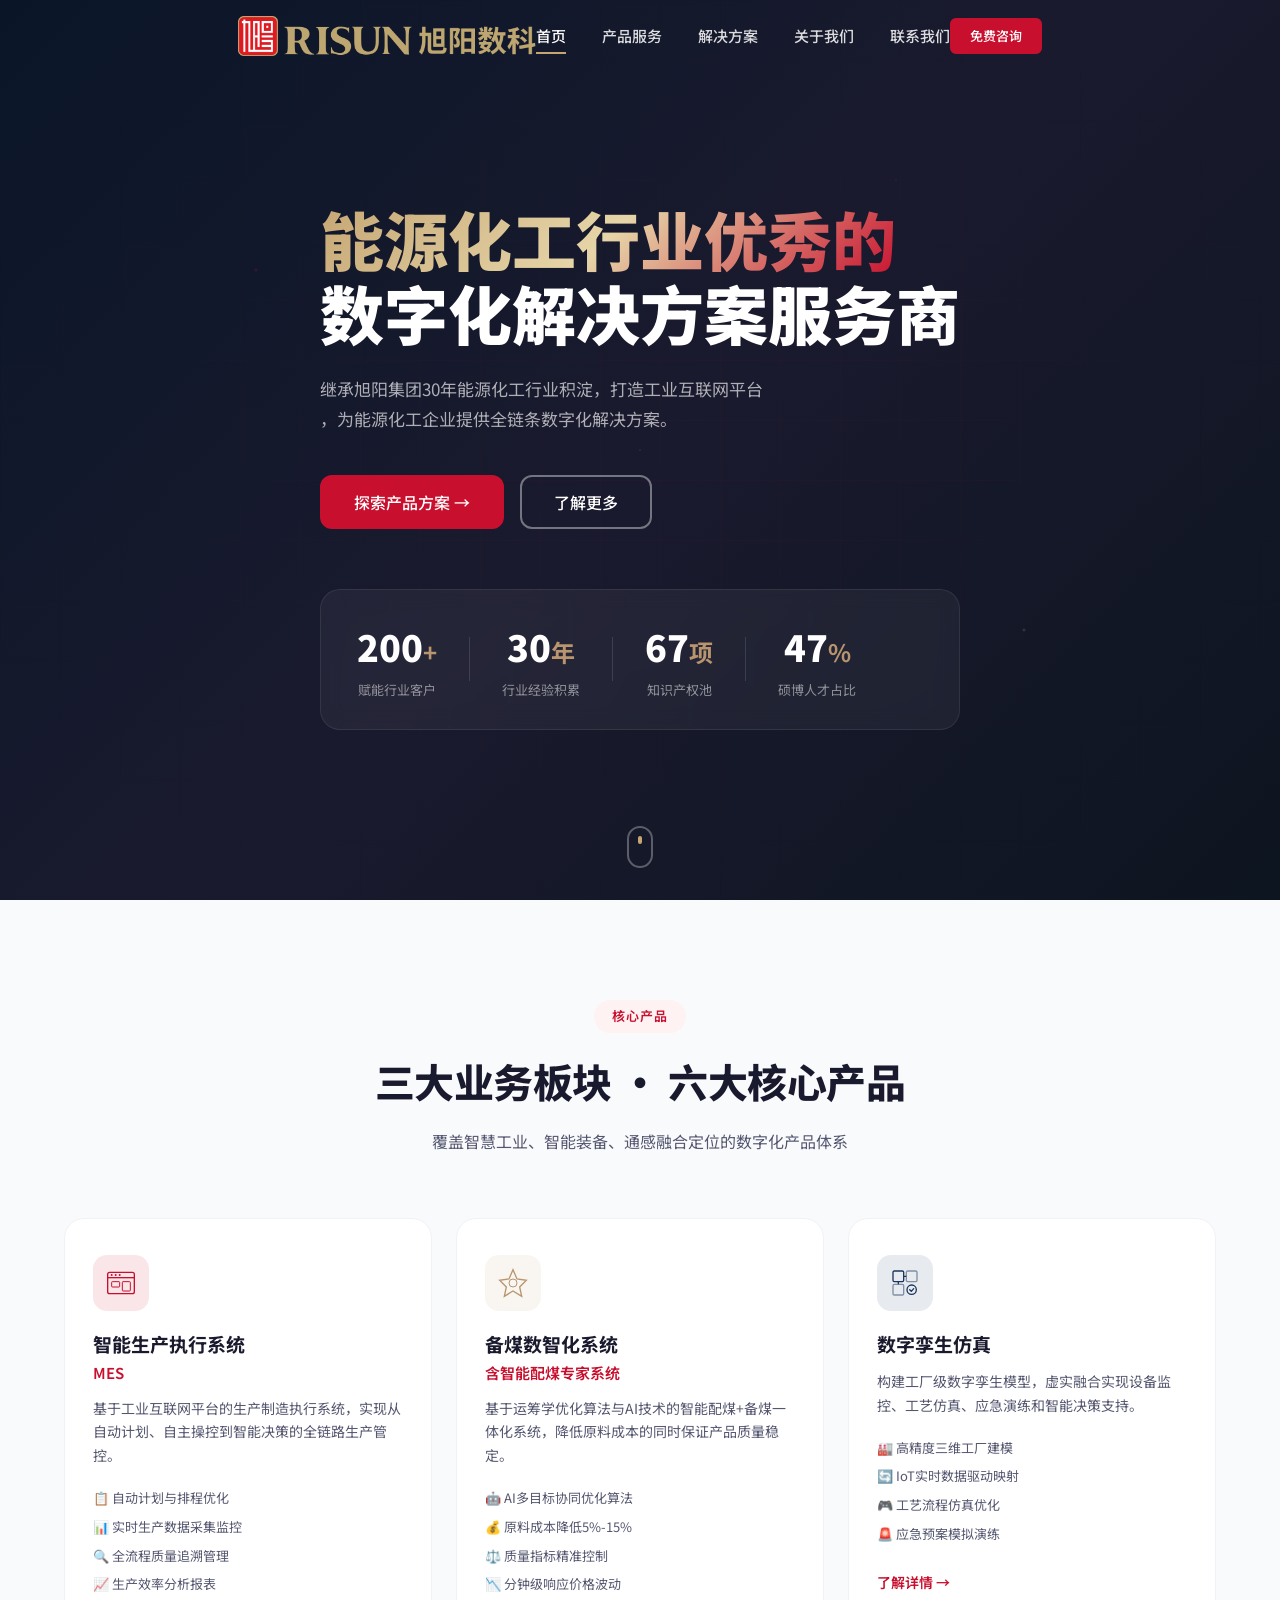
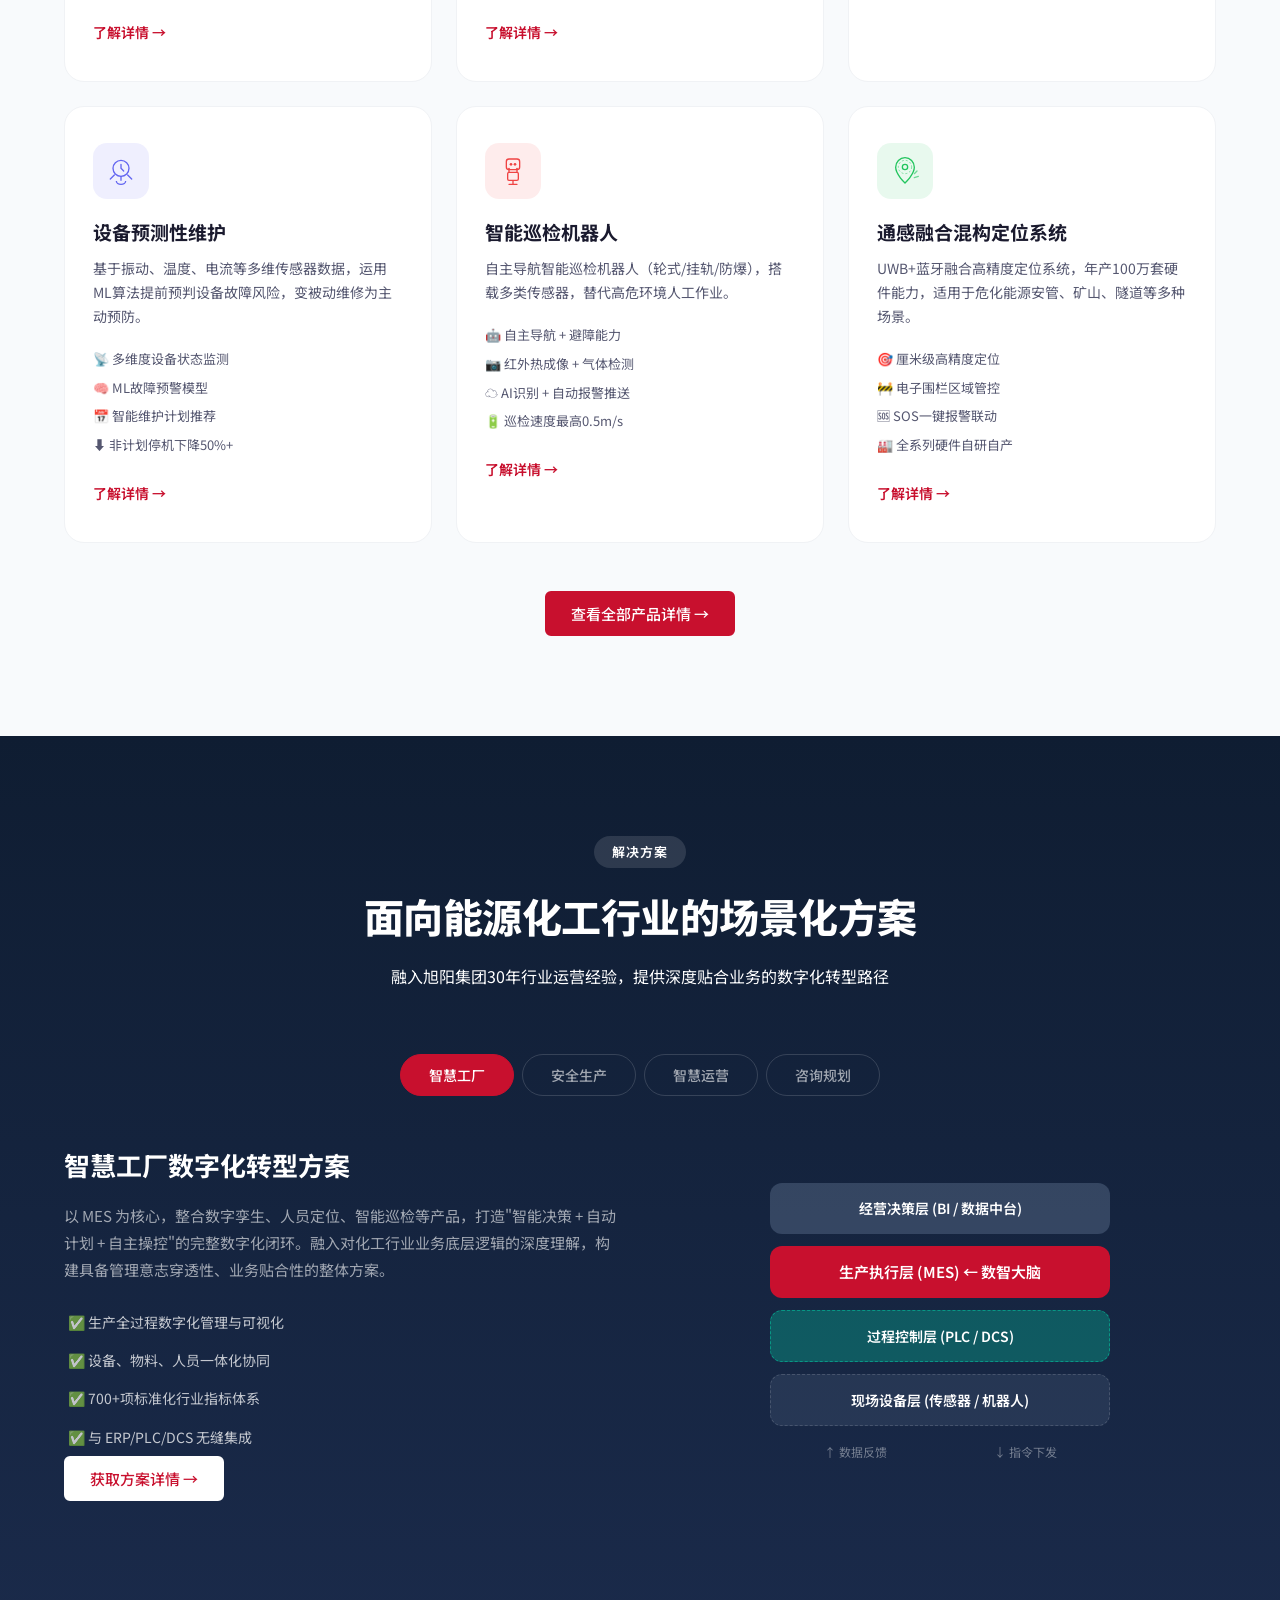
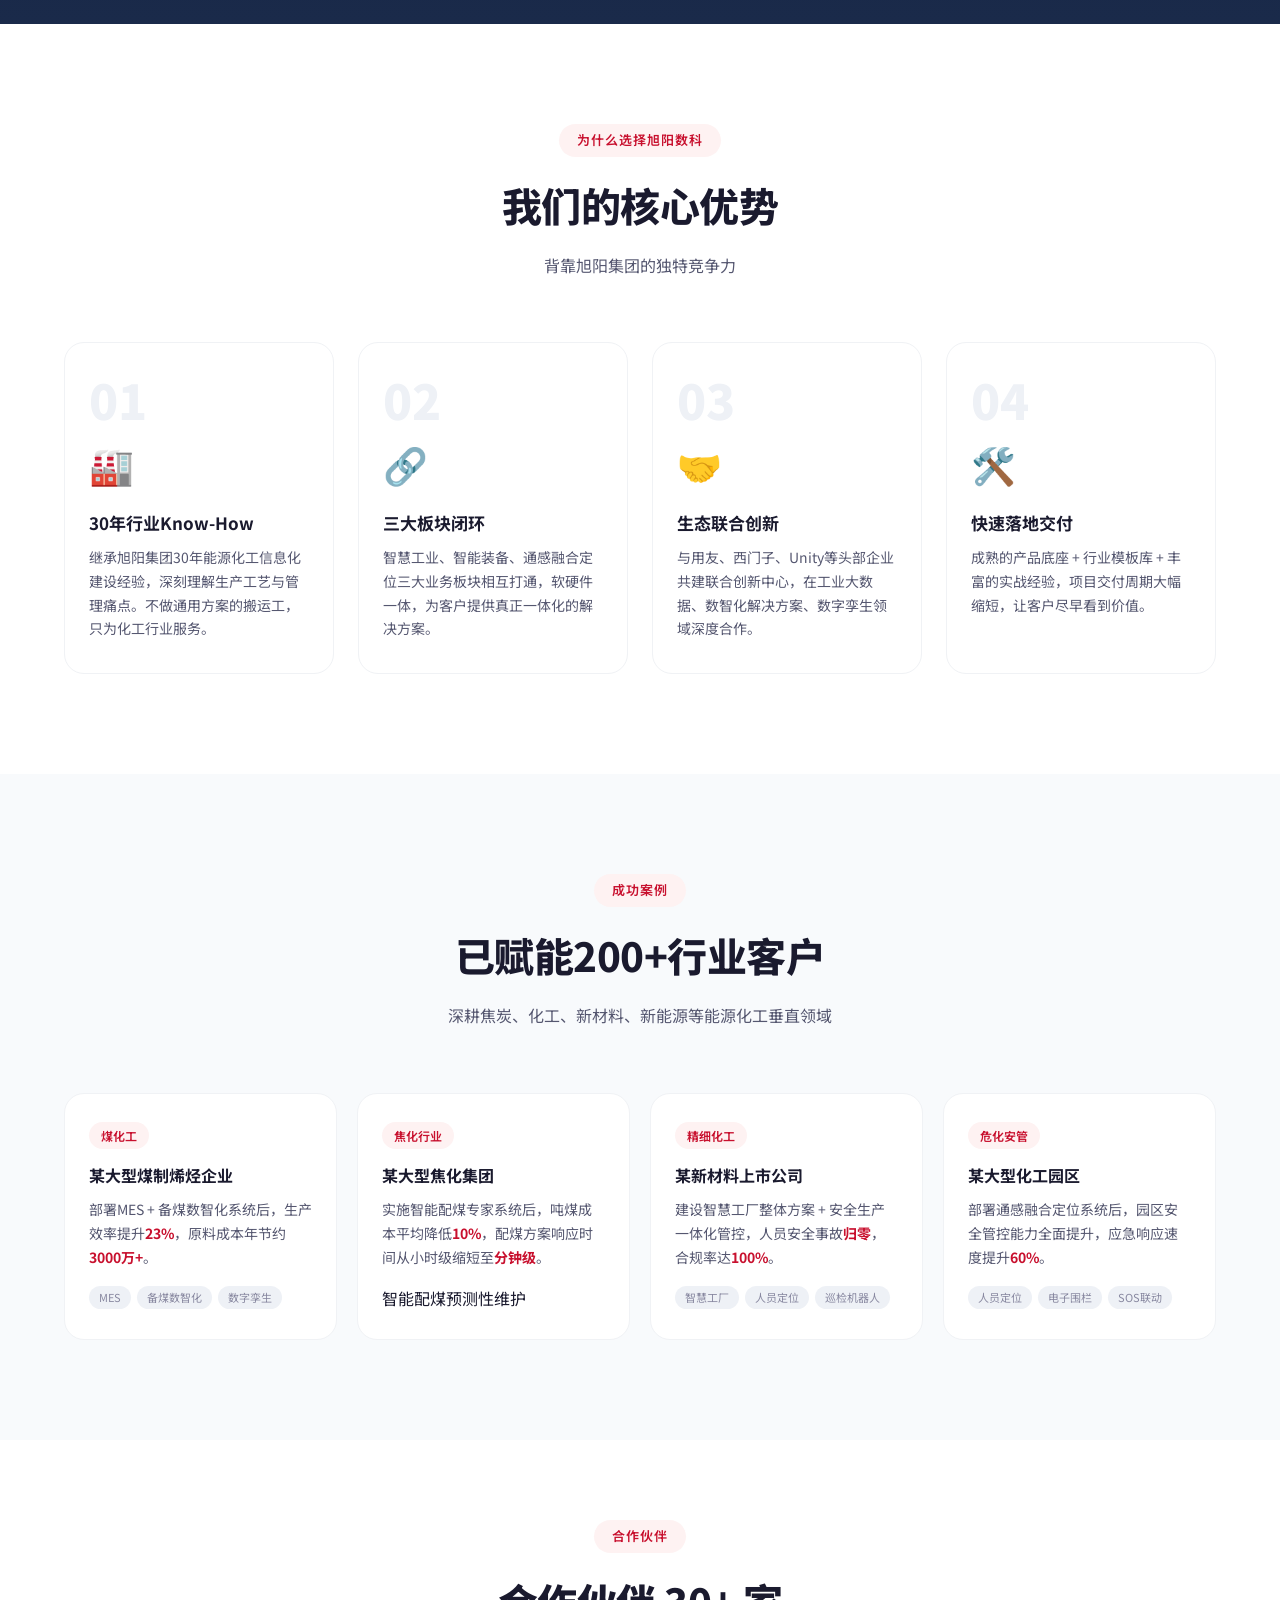
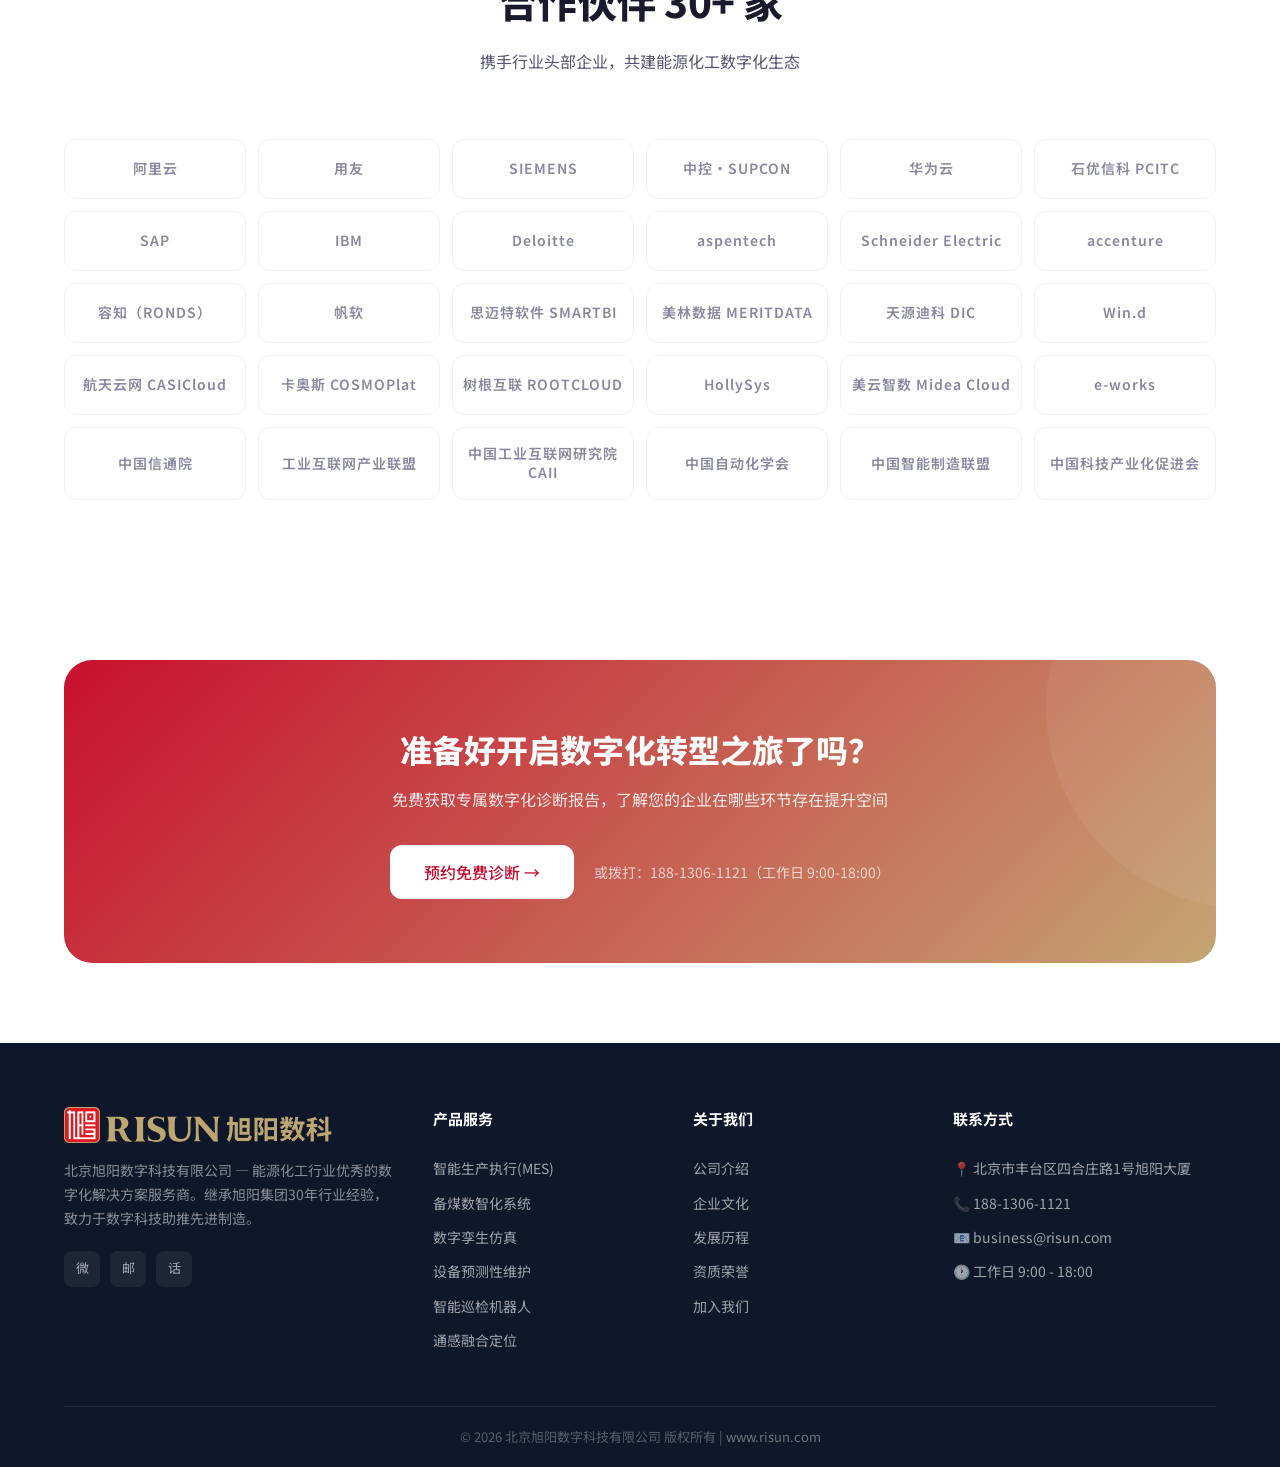
==== commit d009d853: "feat: 更新合作伙伴栏目为30+家（对照生态建设图）" ====
--- a/index.html
+++ b/index.html
@@ -430,17 +430,45 @@
         <div class="container">
             <div class="section-header">
                 <div class="section-tag">合作伙伴</div>
-                <h2 class="section-title">携手共进，共创价值</h2>
+                <h2 class="section-title">合作伙伴 30+ 家</h2>
+                <p class="section-desc">携手行业头部企业，共建能源化工数字化生态</p>
             </div>
             <div class="partners-grid">
-                <div class="partner-logo"><span>用友网络</span></div>
-                <div class="partner-logo"><span>西门子</span></div>
-                <div class="partner-logo"><span>Unity</span></div>
-                <div class="partner-logo"><span>旭阳集团</span></div>
-                <div class="partner-logo"><span>中国旭阳</span></div>
-                <div class="partner-logo"><span>滨海能源</span></div>
-                <div class="partner-logo"><span>工业互联网联盟</span></div>
-                <div class="partner-logo"><span>星瑞普联</span></div>
+                <!-- 第一行 -->
+                <div class="partner-logo"><span>阿里云</span></div>
+                <div class="partner-logo"><span>用友</span></div>
+                <div class="partner-logo"><span>SIEMENS</span></div>
+                <div class="partner-logo"><span>中控·SUPCON</span></div>
+                <div class="partner-logo"><span>华为云</span></div>
+                <div class="partner-logo"><span>石优信科 PCITC</span></div>
+                <!-- 第二行 -->
+                <div class="partner-logo"><span>SAP</span></div>
+                <div class="partner-logo"><span>IBM</span></div>
+                <div class="partner-logo"><span>Deloitte</span></div>
+                <div class="partner-logo"><span>aspentech</span></div>
+                <div class="partner-logo"><span>Schneider Electric</span></div>
+                <div class="partner-logo"><span>accenture</span></div>
+                <!-- 第三行 -->
+                <div class="partner-logo"><span>容知（RONDS）</span></div>
+                <div class="partner-logo"><span>帆软</span></div>
+                <div class="partner-logo"><span>思迈特软件 SMARTBI</span></div>
+                <div class="partner-logo"><span>美林数据 MERITDATA</span></div>
+                <div class="partner-logo"><span>天源迪科 DIC</span></div>
+                <div class="partner-logo"><span>Win.d</span></div>
+                <!-- 第四行 -->
+                <div class="partner-logo"><span>航天云网 CASICloud</span></div>
+                <div class="partner-logo"><span>卡奥斯 COSMOPlat</span></div>
+                <div class="partner-logo"><span>树根互联 ROOTCLOUD</span></div>
+                <div class="partner-logo"><span>HollySys</span></div>
+                <div class="partner-logo"><span>美云智数 Midea Cloud</span></div>
+                <div class="partner-logo"><span>e-works</span></div>
+                <!-- 第五行 -->
+                <div class="partner-logo"><span>中国信通院</span></div>
+                <div class="partner-logo"><span>工业互联网产业联盟</span></div>
+                <div class="partner-logo"><span>中国工业互联网研究院 CAII</span></div>
+                <div class="partner-logo"><span>中国自动化学会</span></div>
+                <div class="partner-logo"><span>中国智能制造联盟</span></div>
+                <div class="partner-logo"><span>中国科技产业化促进会</span></div>
             </div>
         </div>
     </section>
--- a/css/style.css
+++ b/css/style.css
@@ -1014,29 +1014,32 @@
 
 .partners-grid {
     display: grid;
-    grid-template-columns: repeat(4, 1fr);
-    gap: 20px;
+    grid-template-columns: repeat(6, 1fr);
+    gap: 12px;
 }
 
 .partner-logo {
     display: flex;
     align-items: center;
     justify-content: center;
-    padding: 24px;
+    padding: 16px 10px;
     border: 1px solid var(--border-light);
     border-radius: var(--radius-md);
     background: var(--bg-white);
     transition: var(--transition);
+    min-height: 60px;
 }
 .partner-logo:hover {
     border-color: var(--primary);
     box-shadow: var(--shadow-sm);
 }
 .partner-logo span {
-    font-size: 16px;
-    font-weight: 700;
+    font-size: 14px;
+    font-weight: 600;
     color: var(--text-tertiary);
-    letter-spacing: 2px;
+    letter-spacing: 1px;
+    text-align: center;
+    line-height: 1.4;
 }
 .partner-logo:hover span { color: var(--text-secondary); }
 
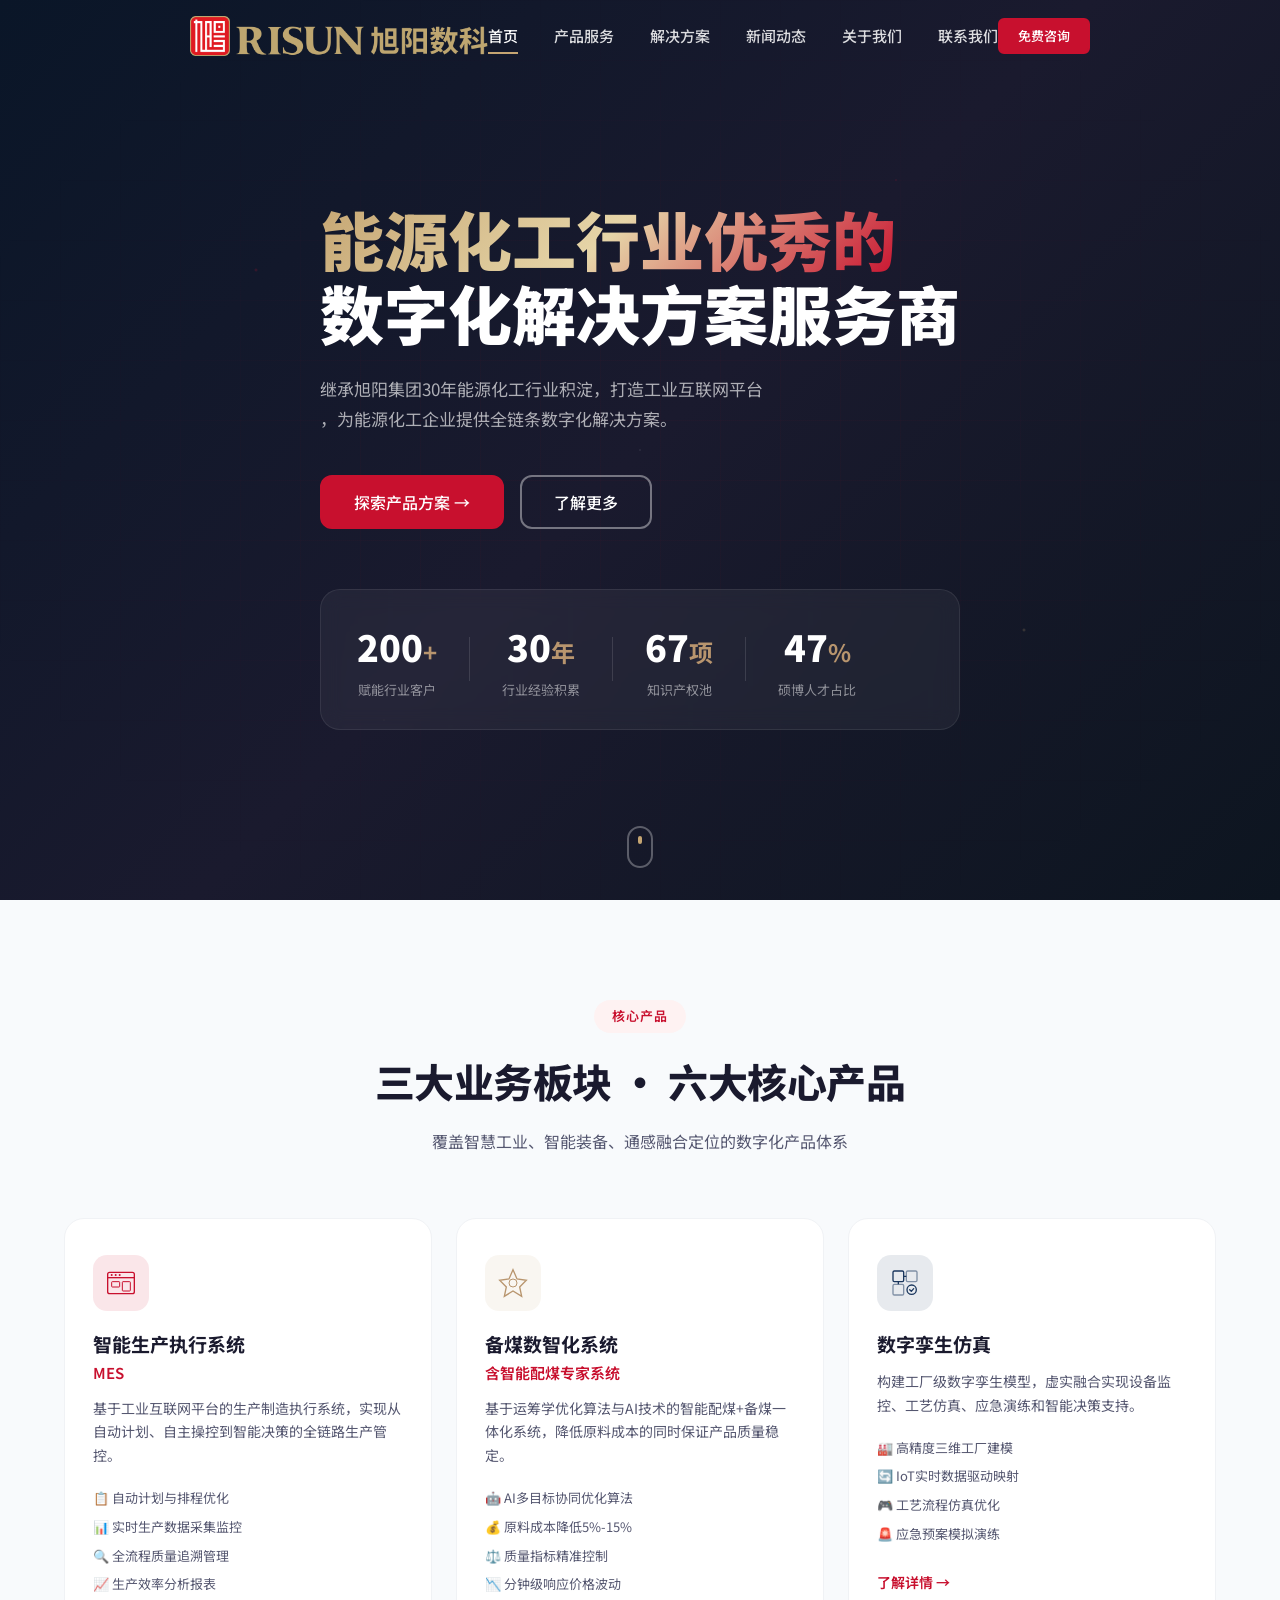
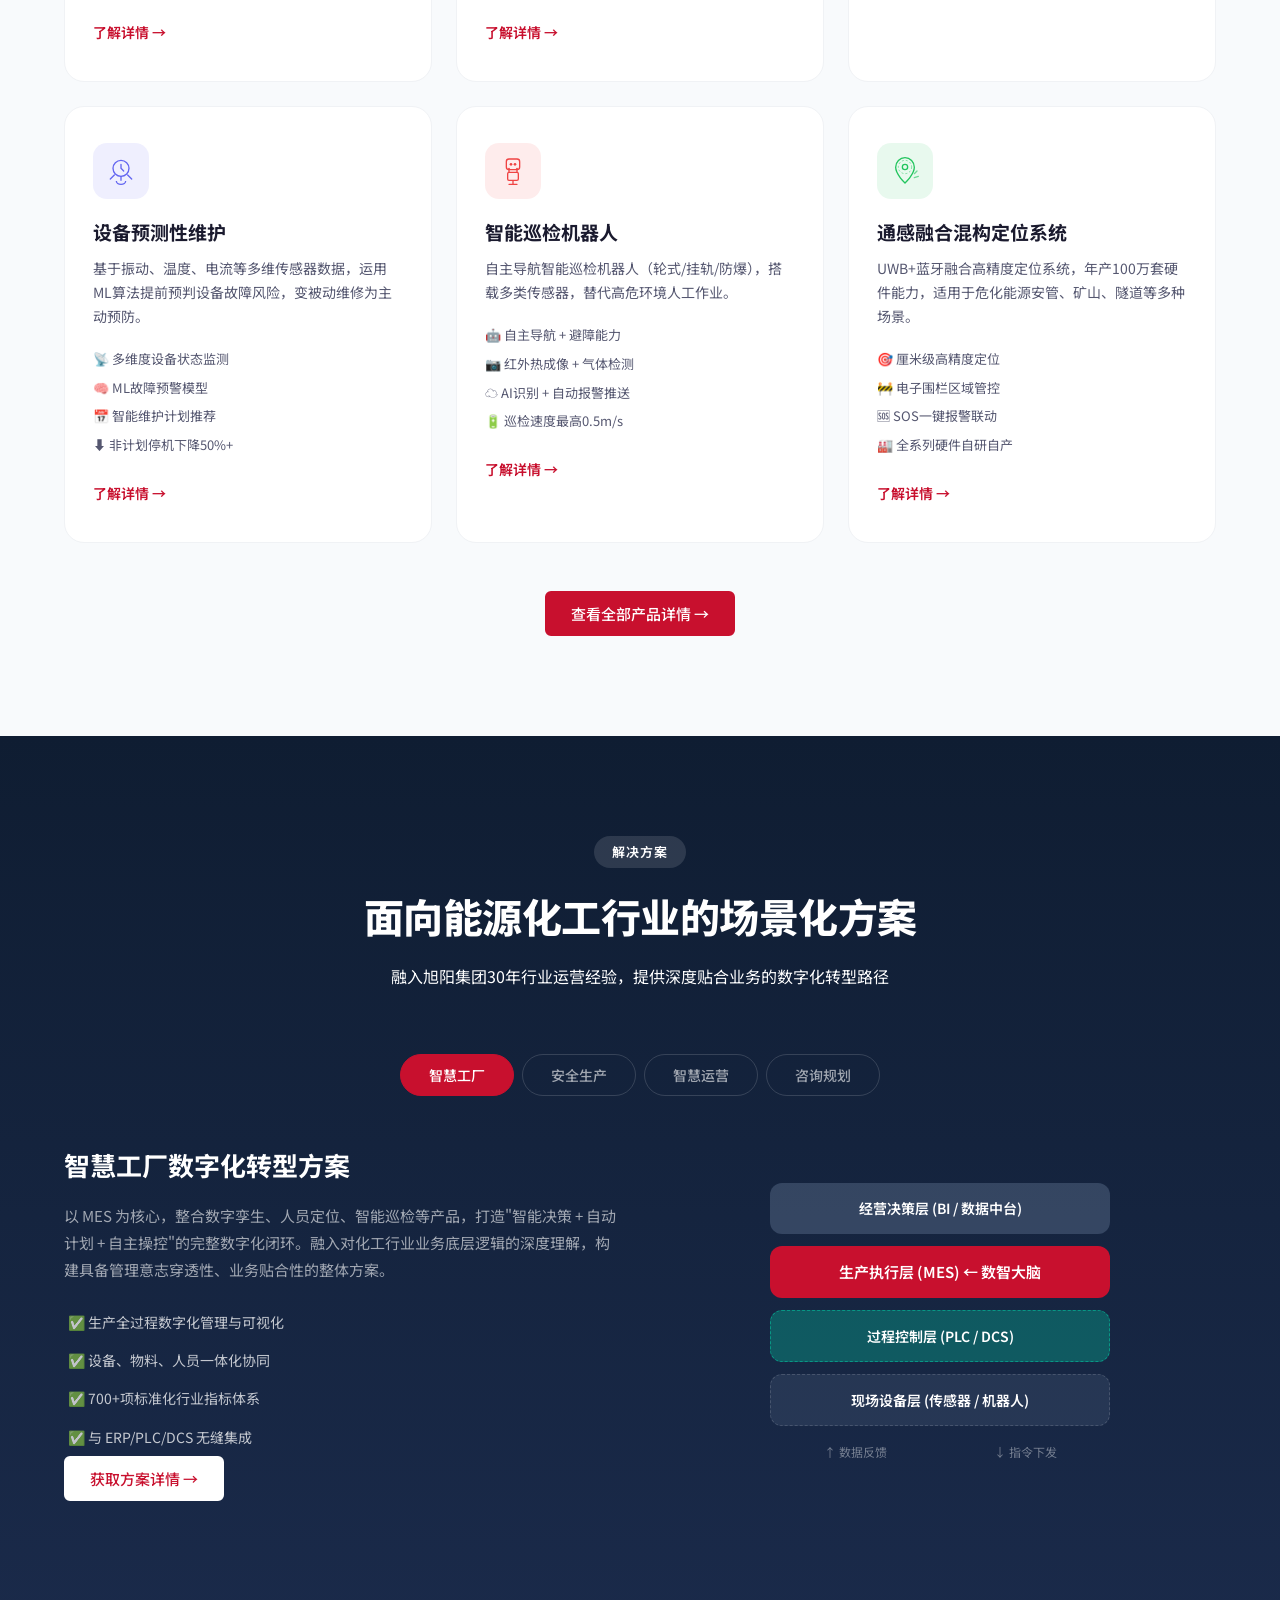
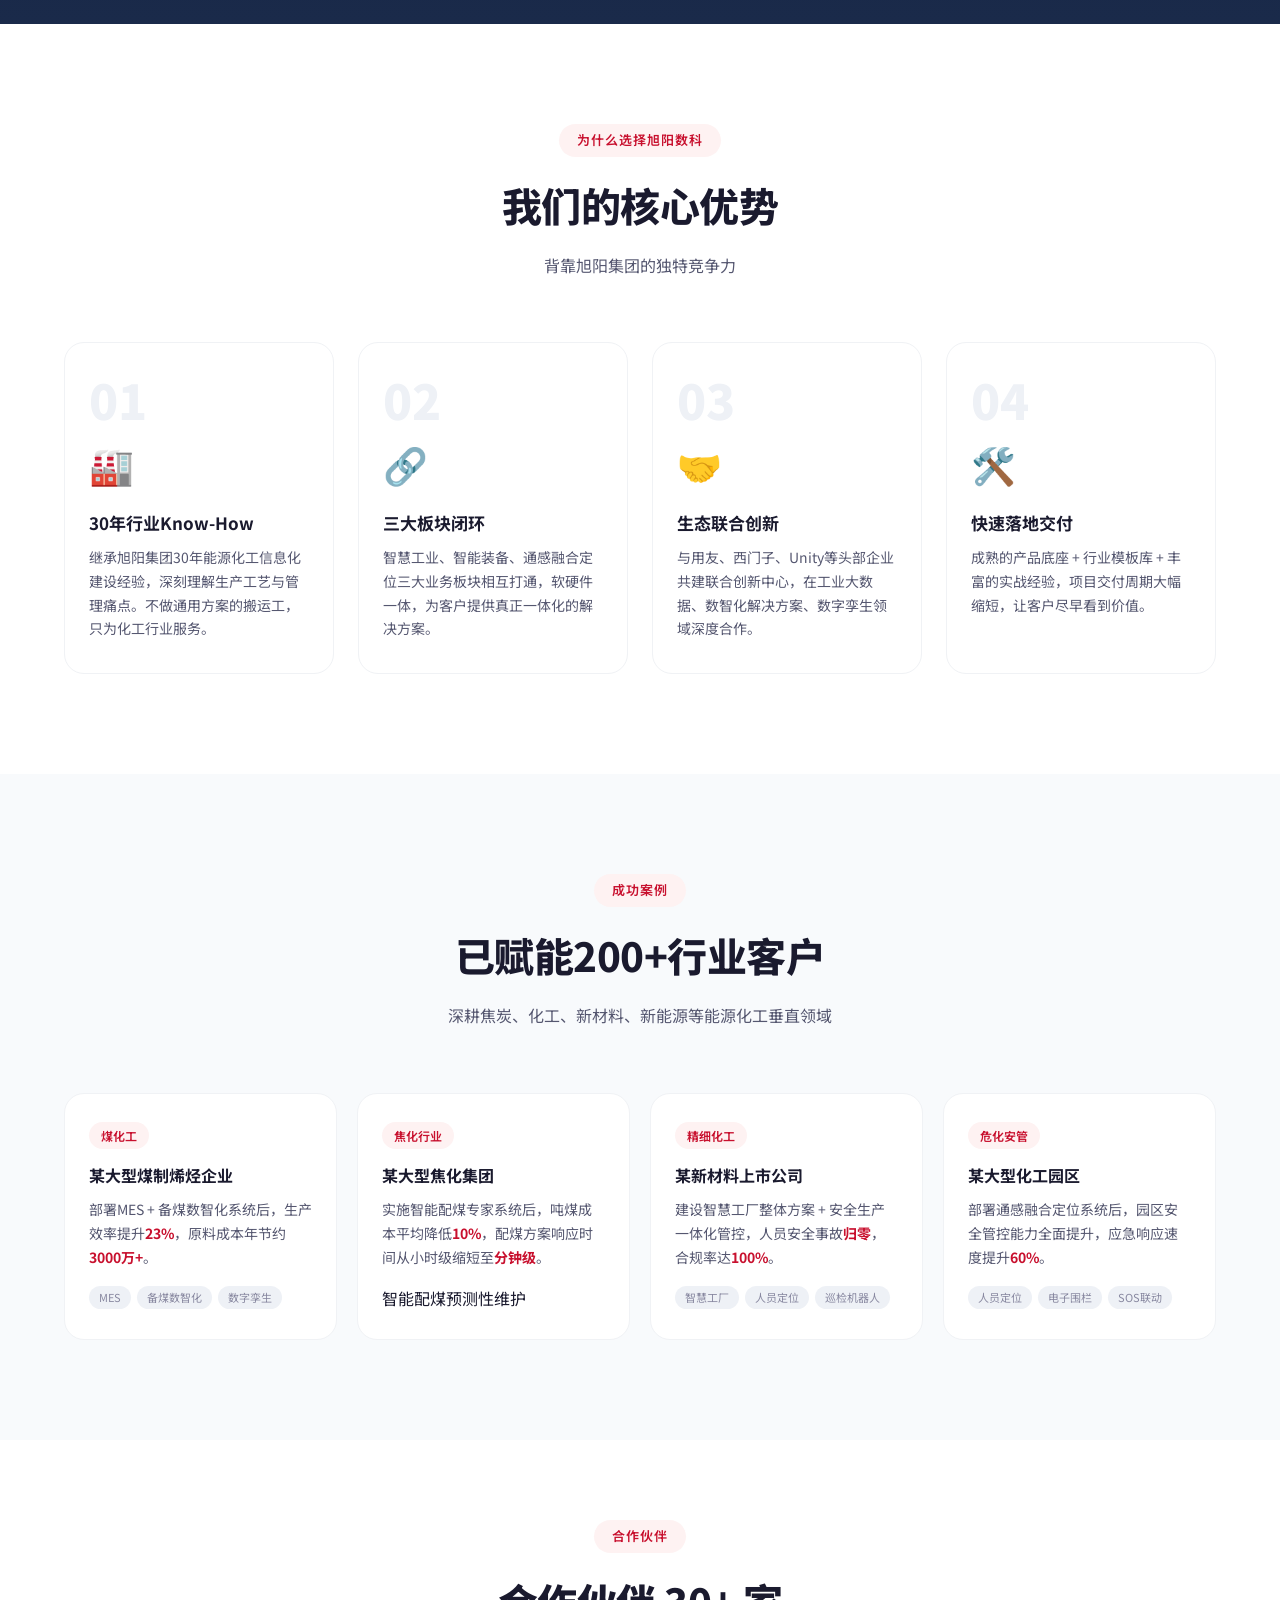
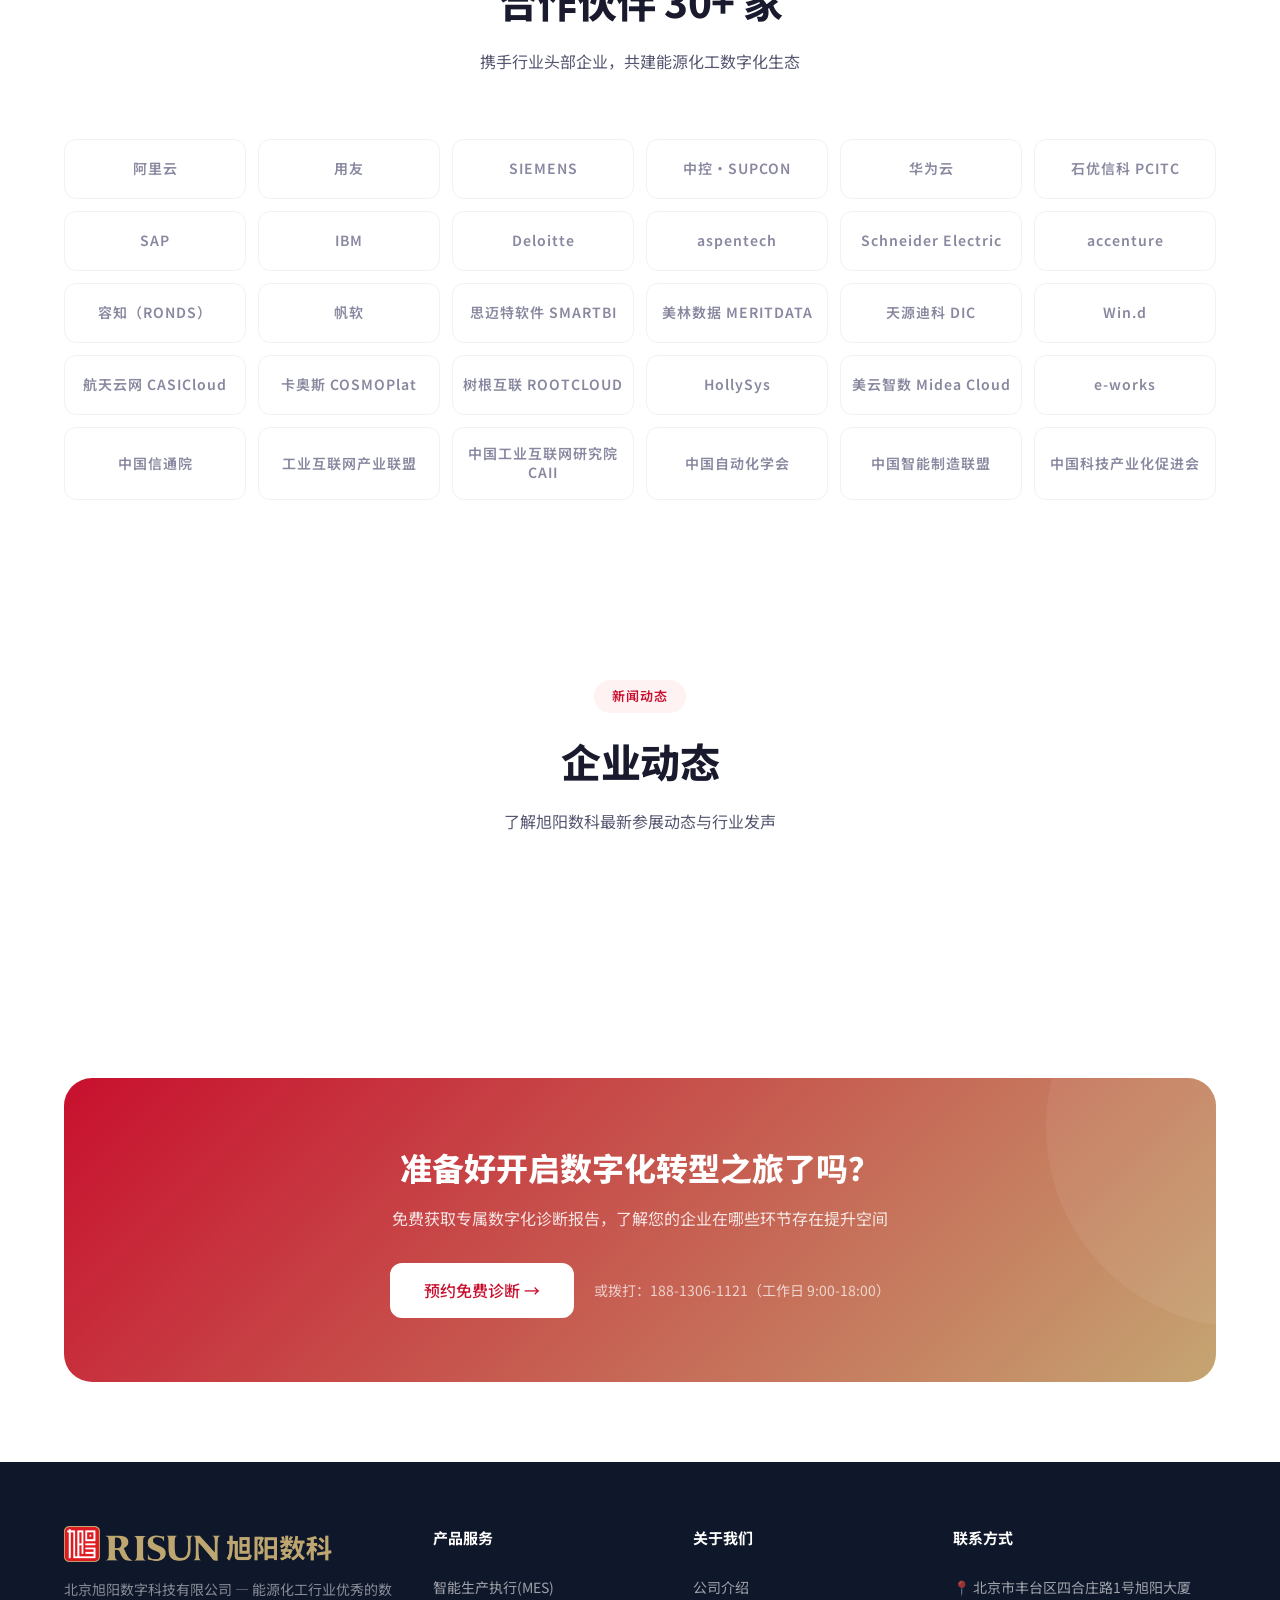
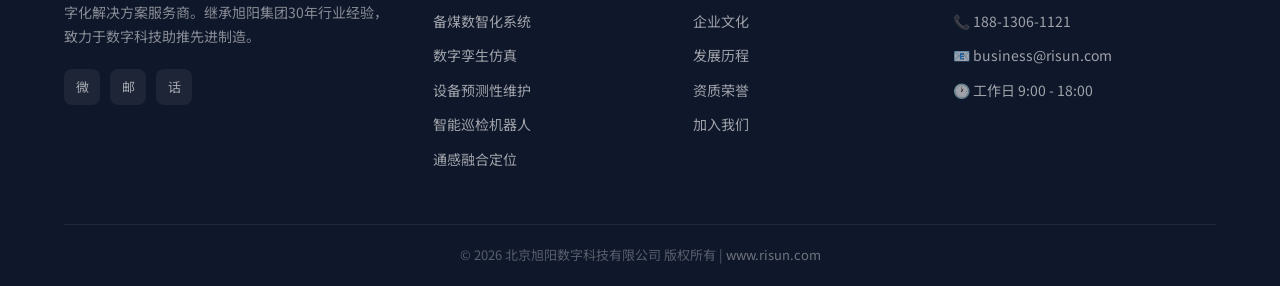
==== commit dff0a918: "feat: 新增新闻动态栏目及详情页 - 5篇新闻稿，支持点击查看详情" ====
--- a/index.html
+++ b/index.html
@@ -21,6 +21,7 @@
                 <a href="index.html" class="nav-link active">首页</a>
                 <a href="products.html" class="nav-link">产品服务</a>
                 <a href="#solutions" class="nav-link">解决方案</a>
+                <a href="#news" class="nav-link">新闻动态</a>
                 <a href="about.html" class="nav-link">关于我们</a>
                 <a href="contact.html" class="nav-link">联系我们</a>
             </nav>
@@ -473,6 +474,20 @@
         </div>
     </section>
 
+    <!-- 新闻动态 -->
+    <section class="section news-section" id="news">
+        <div class="container">
+            <div class="section-header">
+                <div class="section-tag">新闻动态</div>
+                <h2 class="section-title">企业动态</h2>
+                <p class="section-desc">了解旭阳数科最新参展动态与行业发声</p>
+            </div>
+            <div class="news-grid" id="newsGrid">
+                <!-- 由JS动态渲染 -->
+            </div>
+        </div>
+    </section>
+
     <!-- CTA 行动召唤 -->
     <section class="cta-section">
         <div class="container">
@@ -539,6 +554,7 @@
         </div>
     </footer>
 
+    <script src="js/news-data.js"></script>
     <script src="js/main.js"></script>
 </body>
 </html>
--- a/css/style.css
+++ b/css/style.css
@@ -1042,6 +1042,261 @@
     line-height: 1.4;
 }
 .partner-logo:hover span { color: var(--text-secondary); }
+
+/* ========================================
+   新闻动态
+   ======================================== */
+.news-section {
+    background: var(--bg-white);
+}
+
+.news-grid {
+    display: grid;
+    grid-template-columns: repeat(3, 1fr);
+    gap: 24px;
+}
+
+.news-card {
+    background: var(--bg-white);
+    border: 1px solid var(--border-light);
+    border-radius: var(--radius-lg);
+    padding: 28px 24px 24px;
+    transition: var(--transition);
+    position: relative;
+    overflow: hidden;
+    display: flex;
+    flex-direction: column;
+}
+
+.news-card::before {
+    content: '';
+    position: absolute;
+    top: 0;
+    left: 0;
+    right: 0;
+    height: 3px;
+    background: var(--gradient-primary);
+    transform: scaleX(0);
+    transition: var(--transition);
+    transform-origin: left;
+}
+
+.news-card:hover {
+    transform: translateY(-6px);
+    box-shadow: var(--shadow-md);
+    border-color: transparent;
+}
+
+.news-card:hover::before {
+    transform: scaleX(1);
+}
+
+.news-date {
+    display: inline-block;
+    font-size: 12px;
+    font-weight: 600;
+    color: var(--primary);
+    background: var(--primary-bg);
+    padding: 4px 12px;
+    border-radius: 50px;
+    margin-bottom: 8px;
+    width: fit-content;
+}
+
+.news-location {
+    font-size: 12px;
+    color: var(--text-tertiary);
+    margin-bottom: 12px;
+    display: block;
+}
+
+.news-title {
+    font-size: 16px;
+    font-weight: 700;
+    color: var(--text-primary);
+    line-height: 1.5;
+    margin-bottom: 6px;
+}
+
+.news-subtitle {
+    font-size: 13px;
+    color: var(--accent-gold);
+    font-weight: 500;
+    margin-bottom: 12px;
+}
+
+.news-excerpt {
+    font-size: 13px;
+    color: var(--text-secondary);
+    line-height: 1.7;
+    flex: 1;
+    margin-bottom: 16px;
+    display: -webkit-box;
+    -webkit-line-clamp: 3;
+    -webkit-box-orient: vertical;
+    overflow: hidden;
+}
+
+.news-link {
+    display: inline-flex;
+    align-items: center;
+    gap: 4px;
+    font-size: 14px;
+    font-weight: 600;
+    color: var(--primary);
+    margin-top: auto;
+}
+
+.news-link:hover {
+    gap: 8px;
+}
+
+/* ========================================
+   新闻详情页
+   ======================================== */
+.news-detail-page {
+    padding-top: calc(var(--navbar-height) + 40px);
+    padding-bottom: 80px;
+    background: var(--bg-light);
+    min-height: 100vh;
+}
+
+.news-detail-header {
+    margin-bottom: 40px;
+}
+
+.news-back-link {
+    display: inline-flex;
+    align-items: center;
+    gap: 6px;
+    font-size: 14px;
+    color: var(--text-secondary);
+    font-weight: 500;
+    margin-bottom: 24px;
+    transition: var(--transition);
+}
+
+.news-back-link:hover {
+    color: var(--primary);
+}
+
+.news-detail-meta {
+    display: flex;
+    gap: 16px;
+    flex-wrap: wrap;
+    align-items: center;
+    margin-bottom: 12px;
+}
+
+.news-detail-date {
+    font-size: 13px;
+    font-weight: 600;
+    color: var(--primary);
+    background: var(--primary-bg);
+    padding: 4px 14px;
+    border-radius: 50px;
+}
+
+.news-detail-location {
+    font-size: 13px;
+    color: var(--text-tertiary);
+}
+
+.news-detail-title {
+    font-size: clamp(24px, 3.5vw, 32px);
+    font-weight: 800;
+    color: var(--text-primary);
+    line-height: 1.3;
+    margin-bottom: 8px;
+}
+
+.news-detail-subtitle {
+    font-size: 16px;
+    color: var(--accent-gold);
+    font-weight: 500;
+}
+
+.news-detail-content {
+    background: var(--bg-white);
+    border-radius: var(--radius-lg);
+    padding: 40px;
+    border: 1px solid var(--border-light);
+    margin-bottom: 40px;
+}
+
+.news-detail-content p {
+    font-size: 15px;
+    color: var(--text-primary);
+    line-height: 2;
+    margin-bottom: 20px;
+    text-indent: 2em;
+}
+
+.news-detail-content p:last-child {
+    margin-bottom: 0;
+}
+
+.news-detail-nav {
+    display: flex;
+    justify-content: space-between;
+    gap: 16px;
+    flex-wrap: wrap;
+}
+
+.news-nav-btn {
+    display: inline-flex;
+    align-items: center;
+    gap: 8px;
+    padding: 12px 24px;
+    background: var(--bg-white);
+    border: 1px solid var(--border-light);
+    border-radius: var(--radius-md);
+    font-size: 14px;
+    font-weight: 500;
+    color: var(--text-secondary);
+    transition: var(--transition);
+    cursor: pointer;
+    font-family: var(--font-family);
+    text-decoration: none;
+}
+
+.news-nav-btn:hover {
+    border-color: var(--primary);
+    color: var(--primary);
+    box-shadow: var(--shadow-sm);
+}
+
+.news-nav-btn.disabled {
+    opacity: 0.4;
+    cursor: not-allowed;
+    pointer-events: none;
+}
+
+/* 新闻详情页响应式 */
+@media (max-width: 1024px) {
+    .news-grid {
+        grid-template-columns: repeat(2, 1fr);
+    }
+}
+
+@media (max-width: 768px) {
+    .news-grid {
+        grid-template-columns: 1fr;
+    }
+    .news-detail-content {
+        padding: 24px 20px;
+    }
+    .news-detail-content p {
+        font-size: 14px;
+        text-indent: 2em;
+    }
+    .news-detail-nav {
+        flex-direction: column;
+    }
+    .news-nav-btn {
+        justify-content: center;
+    }
+}
 
 /* ========================================
    CTA 行动召唤
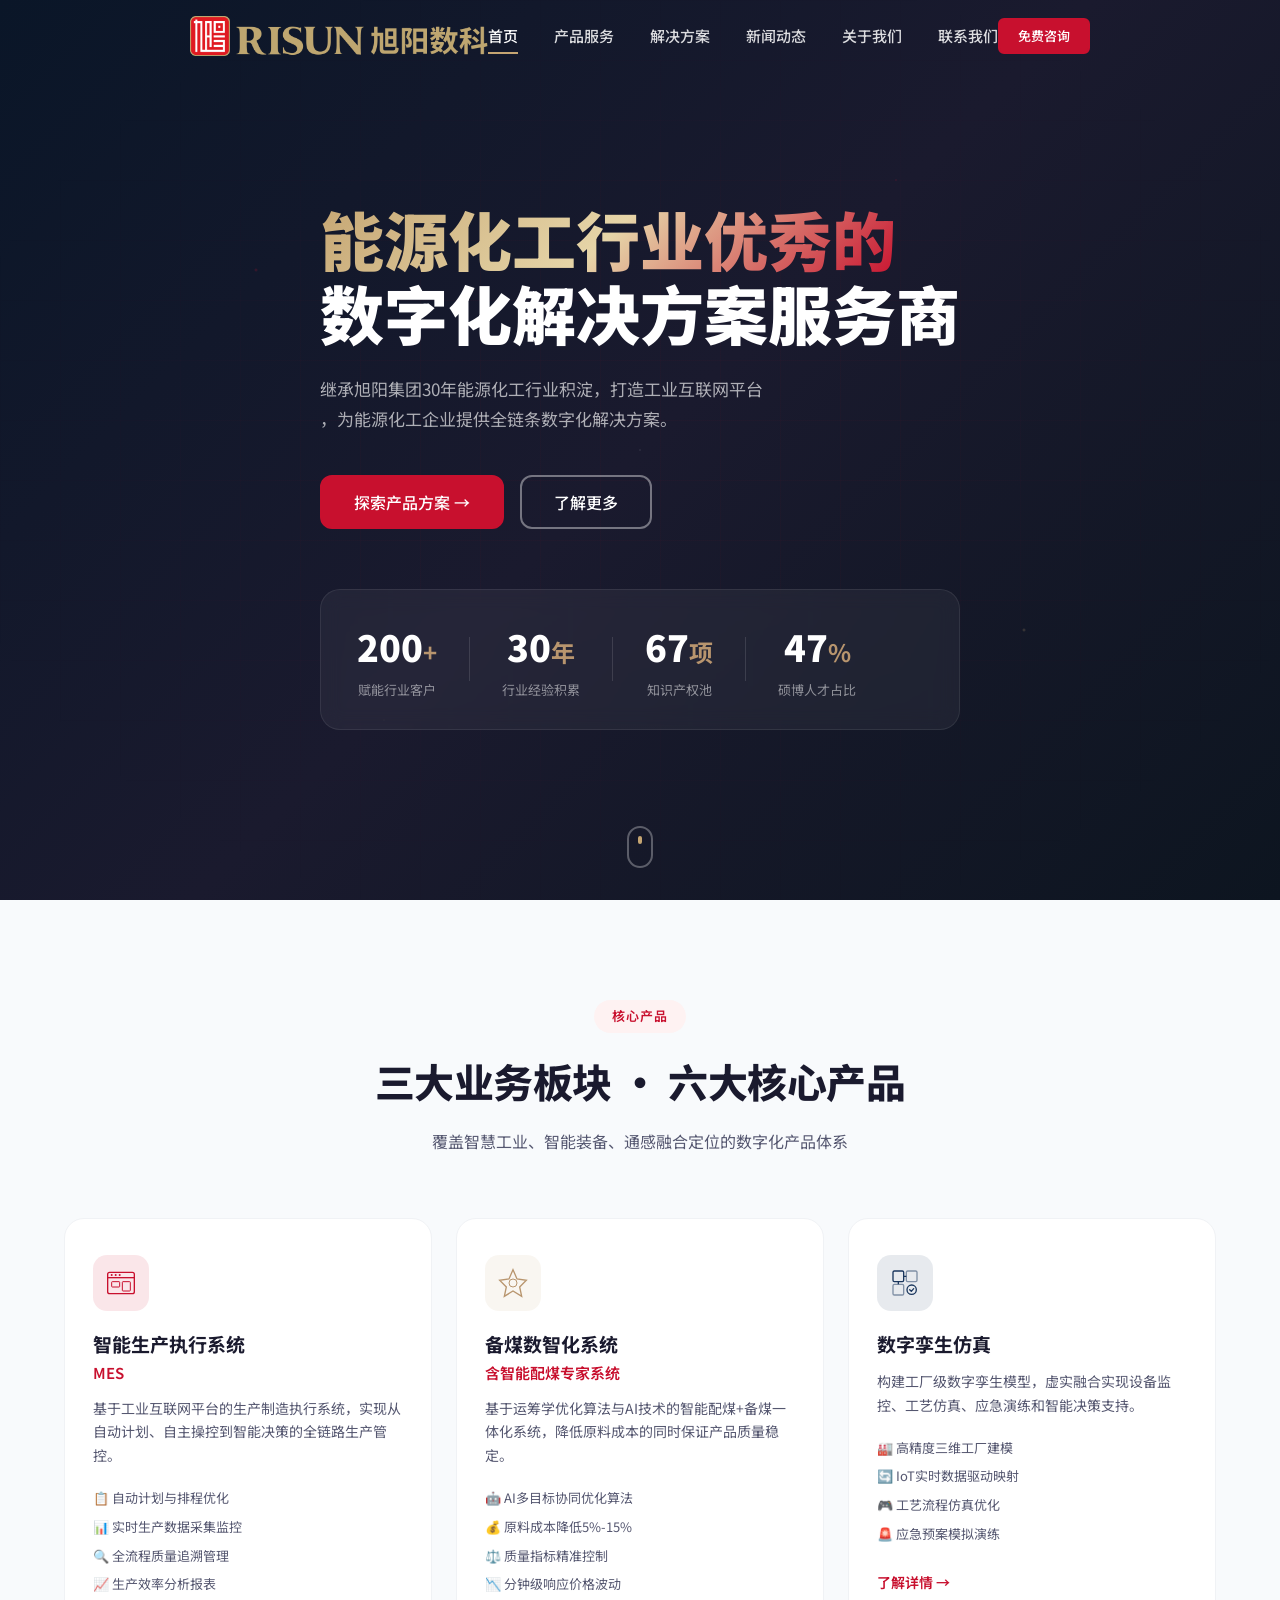
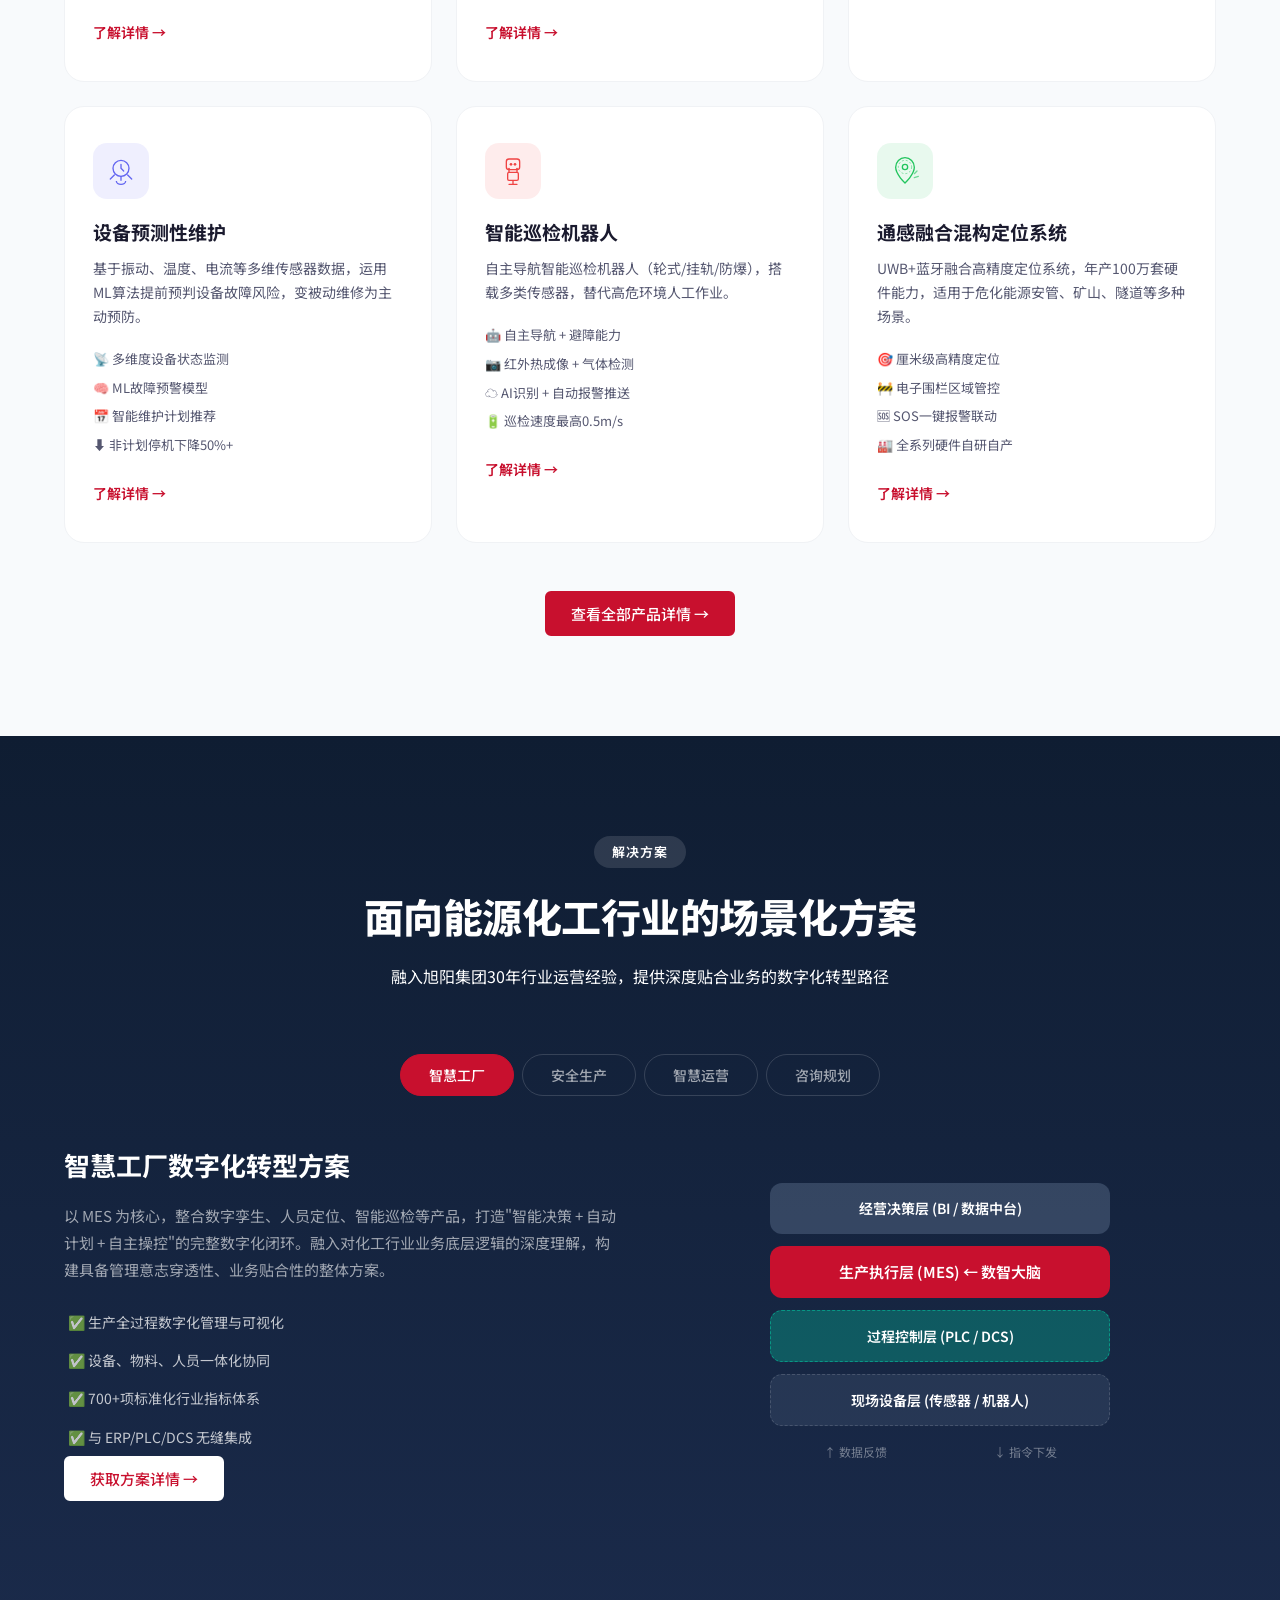
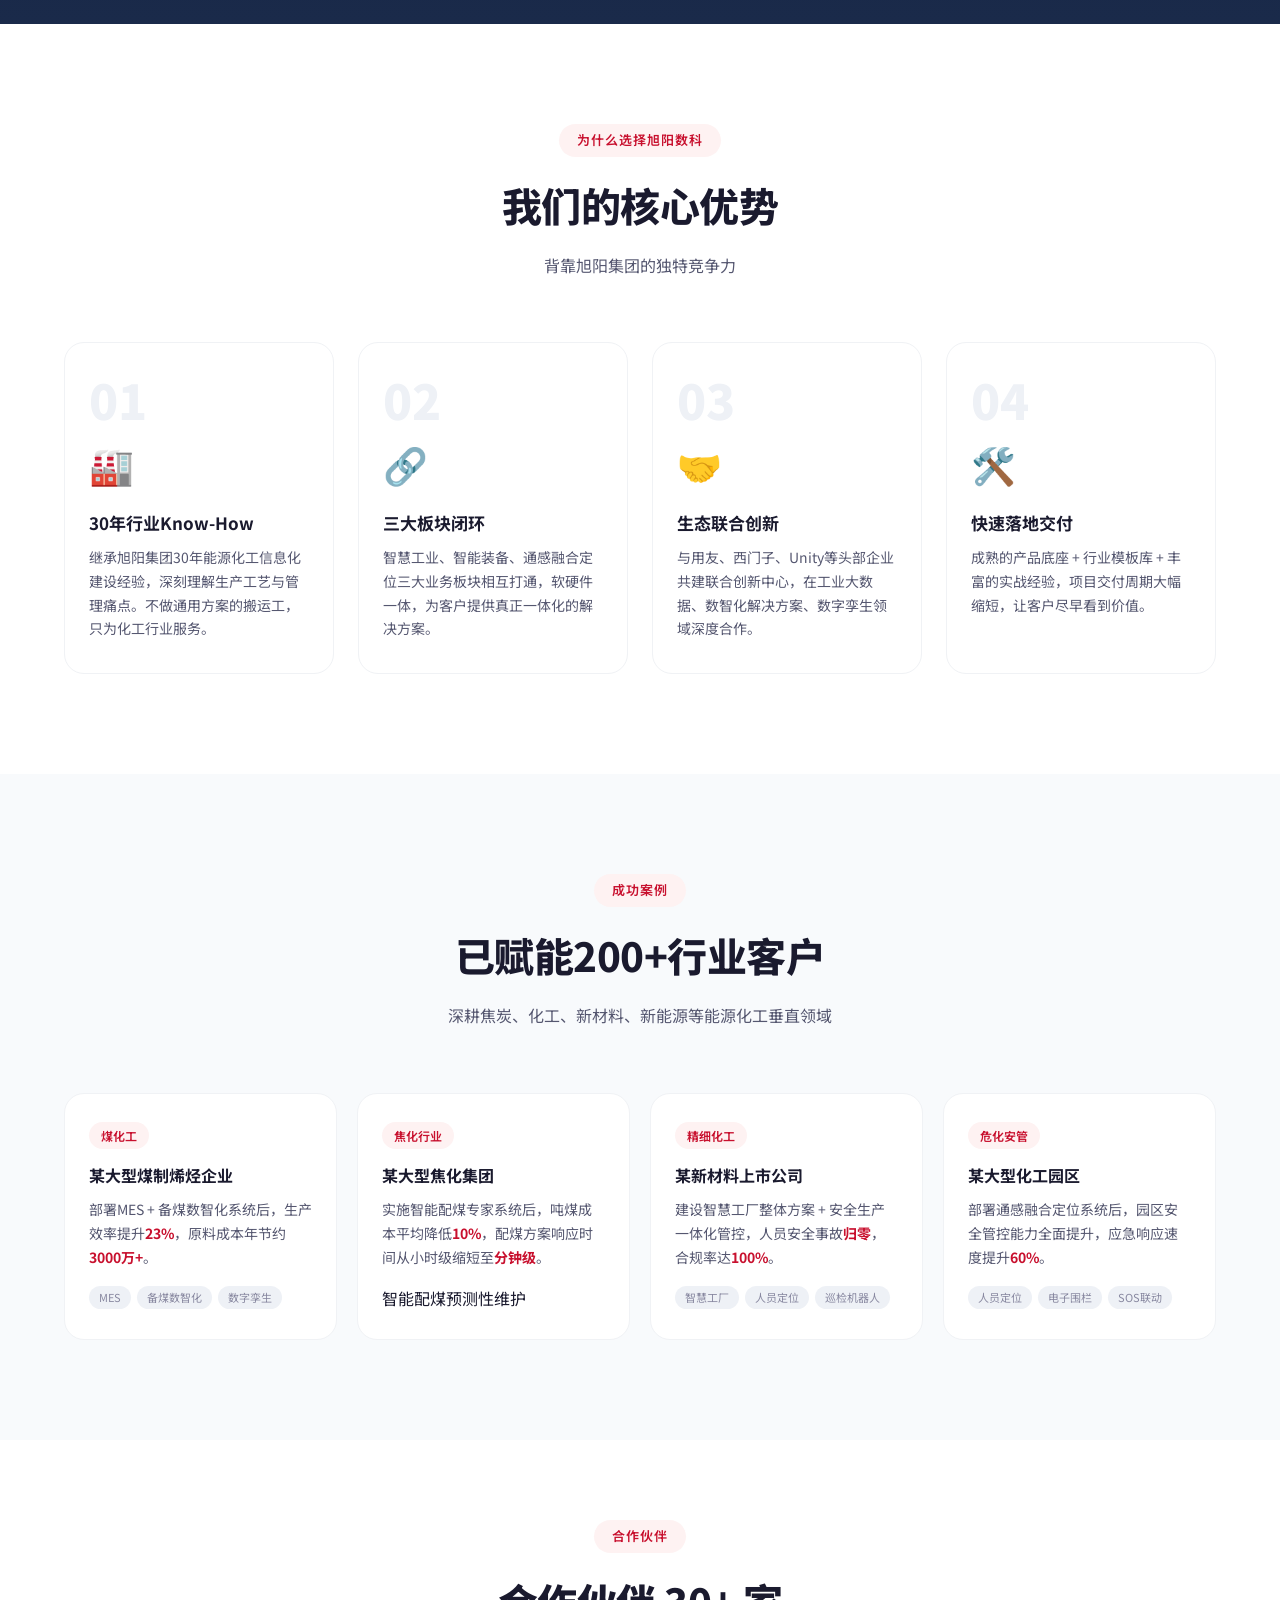
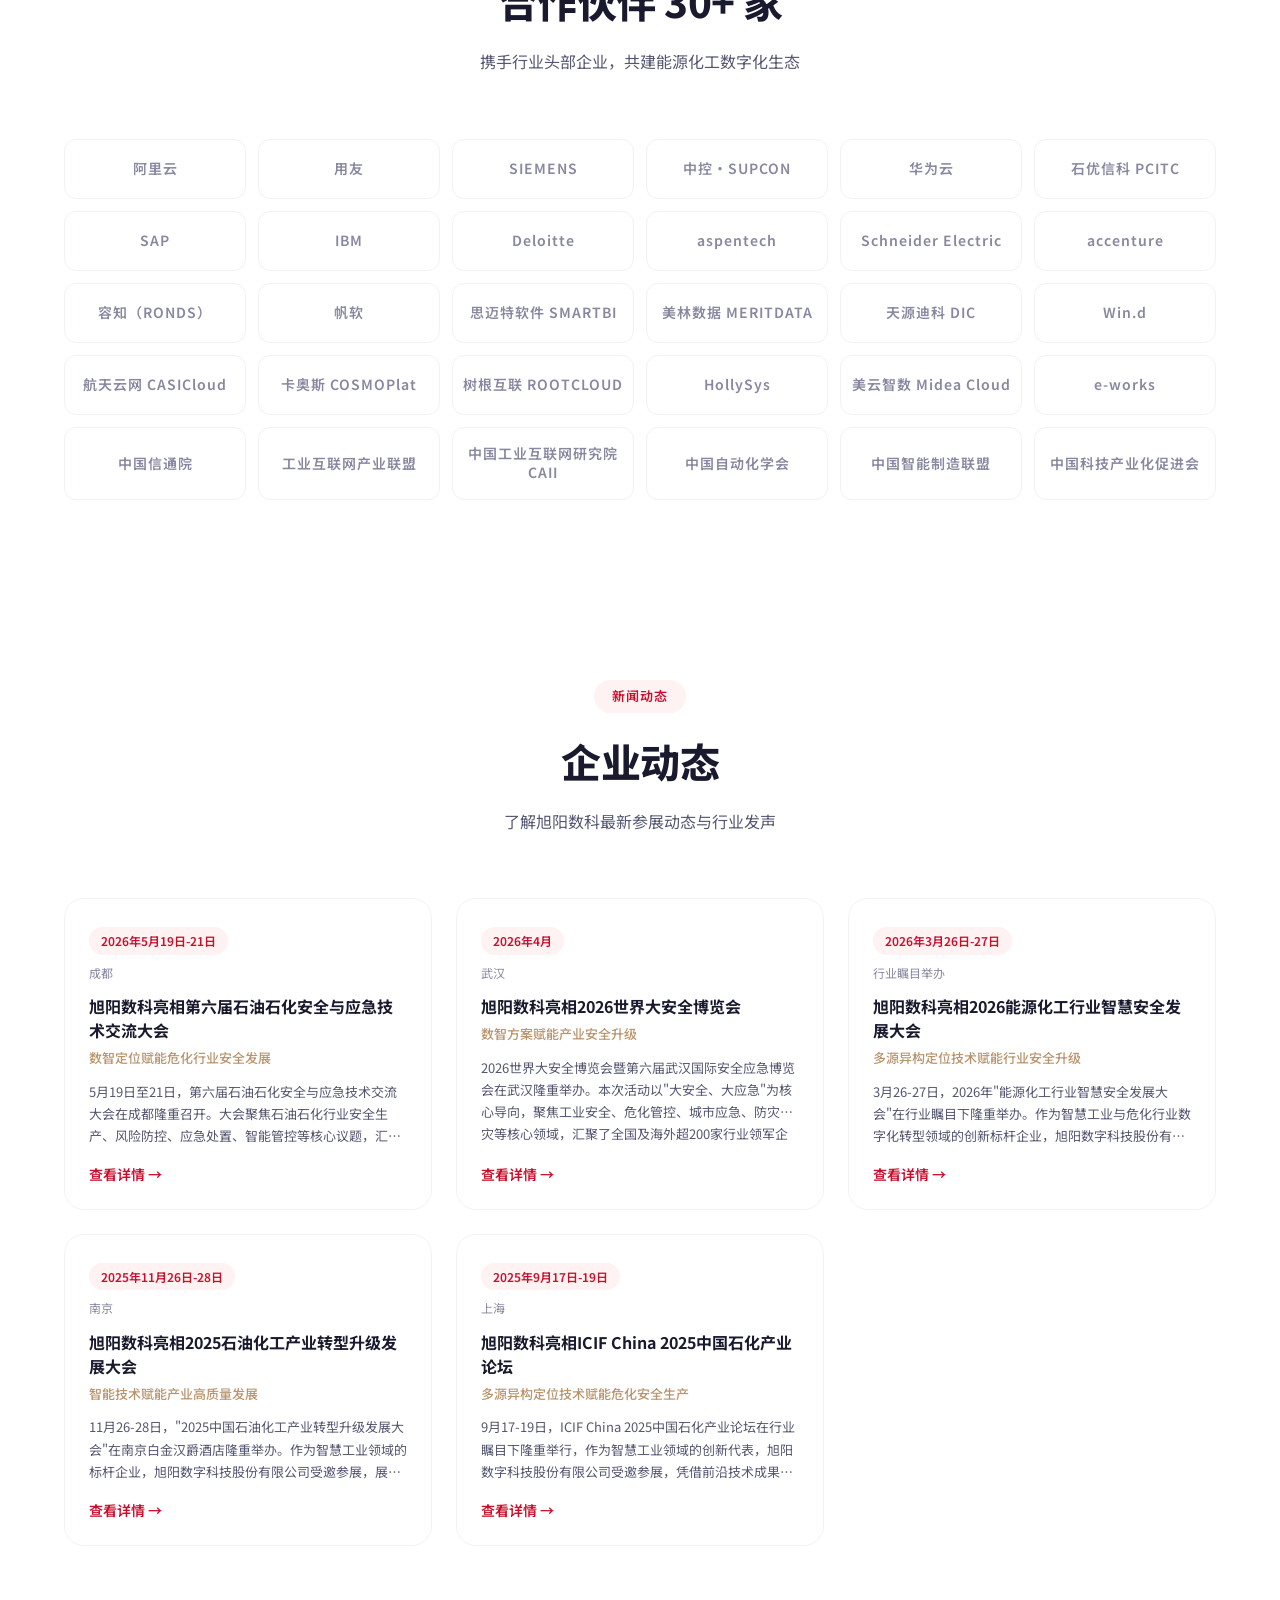
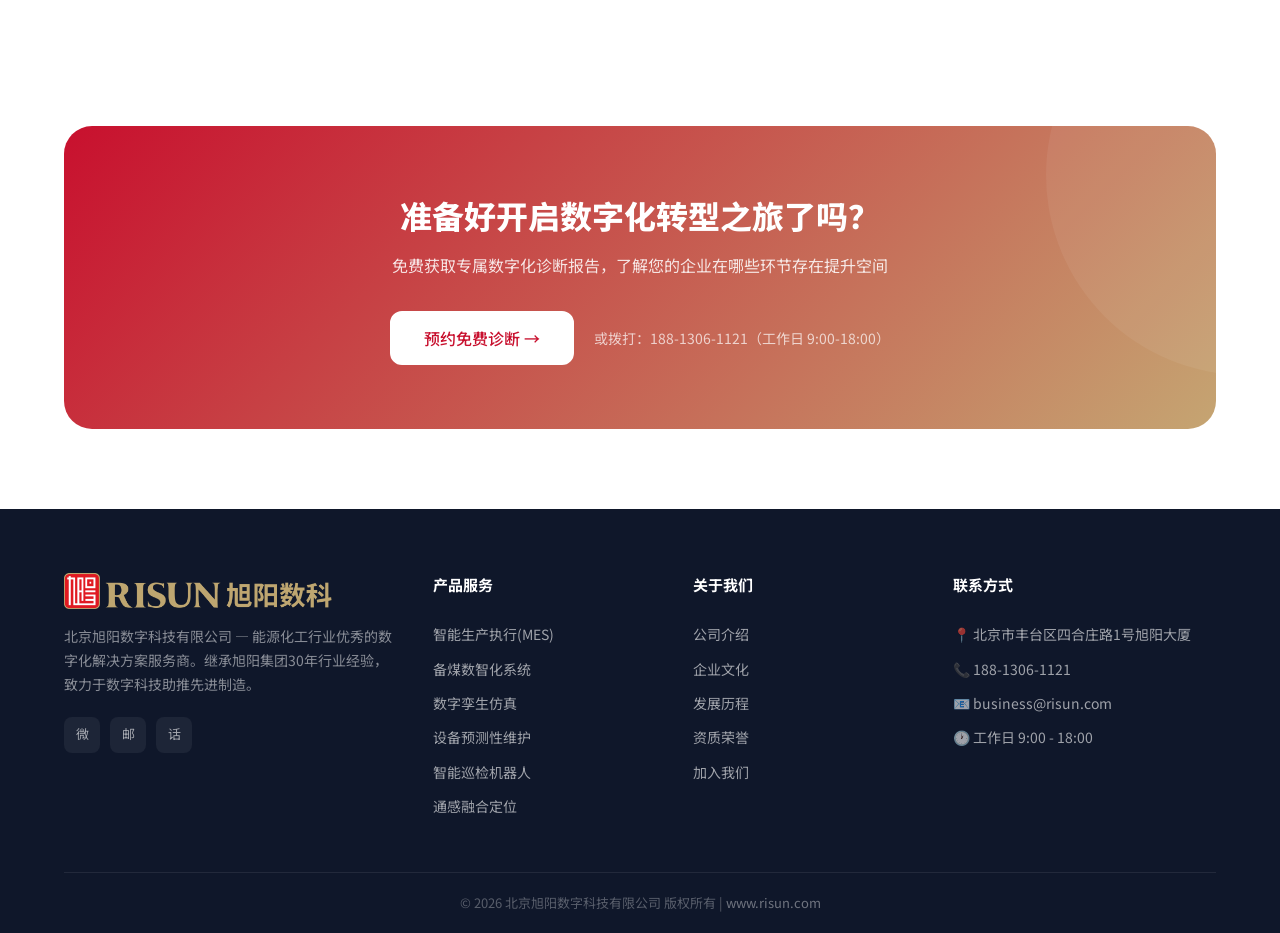
==== commit 1406bbd7: "fix: 新闻动态改为静态HTML渲染，避免JS动态加载失败导致空白" ====
--- a/index.html
+++ b/index.html
@@ -9,6 +9,7 @@
     <link rel="stylesheet" href="css/style.css">
     <link rel="preconnect" href="https://fonts.googleapis.com">
     <link href="https://fonts.googleapis.com/css2?family=Noto+Sans+SC:wght@300;400;500;700;900&display=swap" rel="stylesheet">
+    <!-- 旭阳数科官网 v2.1 - 含新闻动态栏目 -->
 </head>
 <body>
     <!-- 导航栏 -->
@@ -482,8 +483,52 @@
                 <h2 class="section-title">企业动态</h2>
                 <p class="section-desc">了解旭阳数科最新参展动态与行业发声</p>
             </div>
-            <div class="news-grid" id="newsGrid">
-                <!-- 由JS动态渲染 -->
+            <div class="news-grid">
+                <!-- 新闻 1 -->
+                <div class="news-card">
+                    <span class="news-date">2026年5月19日-21日</span>
+                    <span class="news-location">成都</span>
+                    <h3 class="news-title">旭阳数科亮相第六届石油石化安全与应急技术交流大会</h3>
+                    <p class="news-subtitle">数智定位赋能危化行业安全发展</p>
+                    <p class="news-excerpt">5月19日至21日，第六届石油石化安全与应急技术交流大会在成都隆重召开。大会聚焦石油石化行业安全生产、风险防控、应急处置、智能管控等核心议题，汇聚全国石油石化、危化化工领域科研院所、龙头企业及行业专家代表齐聚一堂。</p>
+                    <a href="news-detail.html?id=1" class="news-link">查看详情 →</a>
+                </div>
+                <!-- 新闻 2 -->
+                <div class="news-card">
+                    <span class="news-date">2026年4月</span>
+                    <span class="news-location">武汉</span>
+                    <h3 class="news-title">旭阳数科亮相2026世界大安全博览会</h3>
+                    <p class="news-subtitle">数智方案赋能产业安全升级</p>
+                    <p class="news-excerpt">2026世界大安全博览会暨第六届武汉国际安全应急博览会在武汉隆重举办。本次活动以"大安全、大应急"为核心导向，聚焦工业安全、危化管控、城市应急、防灾减灾等核心领域，汇聚了全国及海外超200家行业领军企业参展。</p>
+                    <a href="news-detail.html?id=2" class="news-link">查看详情 →</a>
+                </div>
+                <!-- 新闻 3 -->
+                <div class="news-card">
+                    <span class="news-date">2026年3月26日-27日</span>
+                    <span class="news-location">行业瞩目举办</span>
+                    <h3 class="news-title">旭阳数科亮相2026能源化工行业智慧安全发展大会</h3>
+                    <p class="news-subtitle">多源异构定位技术赋能行业安全升级</p>
+                    <p class="news-excerpt">3月26-27日，2026年"能源化工行业智慧安全发展大会"在行业瞩目下隆重举办。作为智慧工业与危化行业数字化转型领域的创新标杆企业，旭阳数字科技股份有限公司受邀参展，全方位展现了企业在能源化工智慧安全领域的核心实力。</p>
+                    <a href="news-detail.html?id=3" class="news-link">查看详情 →</a>
+                </div>
+                <!-- 新闻 4 -->
+                <div class="news-card">
+                    <span class="news-date">2025年11月26日-28日</span>
+                    <span class="news-location">南京</span>
+                    <h3 class="news-title">旭阳数科亮相2025石油化工产业转型升级发展大会</h3>
+                    <p class="news-subtitle">智能技术赋能产业高质量发展</p>
+                    <p class="news-excerpt">11月26-28日，"2025中国石油化工产业转型升级发展大会"在南京白金汉爵酒店隆重举办。作为智慧工业领域的标杆企业，旭阳数字科技股份有限公司受邀参展，展现了企业助力石化产业转型升级的强劲实力。</p>
+                    <a href="news-detail.html?id=4" class="news-link">查看详情 →</a>
+                </div>
+                <!-- 新闻 5 -->
+                <div class="news-card">
+                    <span class="news-date">2025年9月17日-19日</span>
+                    <span class="news-location">上海</span>
+                    <h3 class="news-title">旭阳数科亮相ICIF China 2025中国石化产业论坛</h3>
+                    <p class="news-subtitle">多源异构定位技术赋能危化安全生产</p>
+                    <p class="news-excerpt">9月17-19日，ICIF China 2025中国石化产业论坛在行业瞩目下隆重举行，作为智慧工业领域的创新代表，旭阳数字科技股份有限公司受邀参展，凭借前沿技术成果与实践经验，在行业舞台上展现强劲发展势能。</p>
+                    <a href="news-detail.html?id=5" class="news-link">查看详情 →</a>
+                </div>
             </div>
         </div>
     </section>
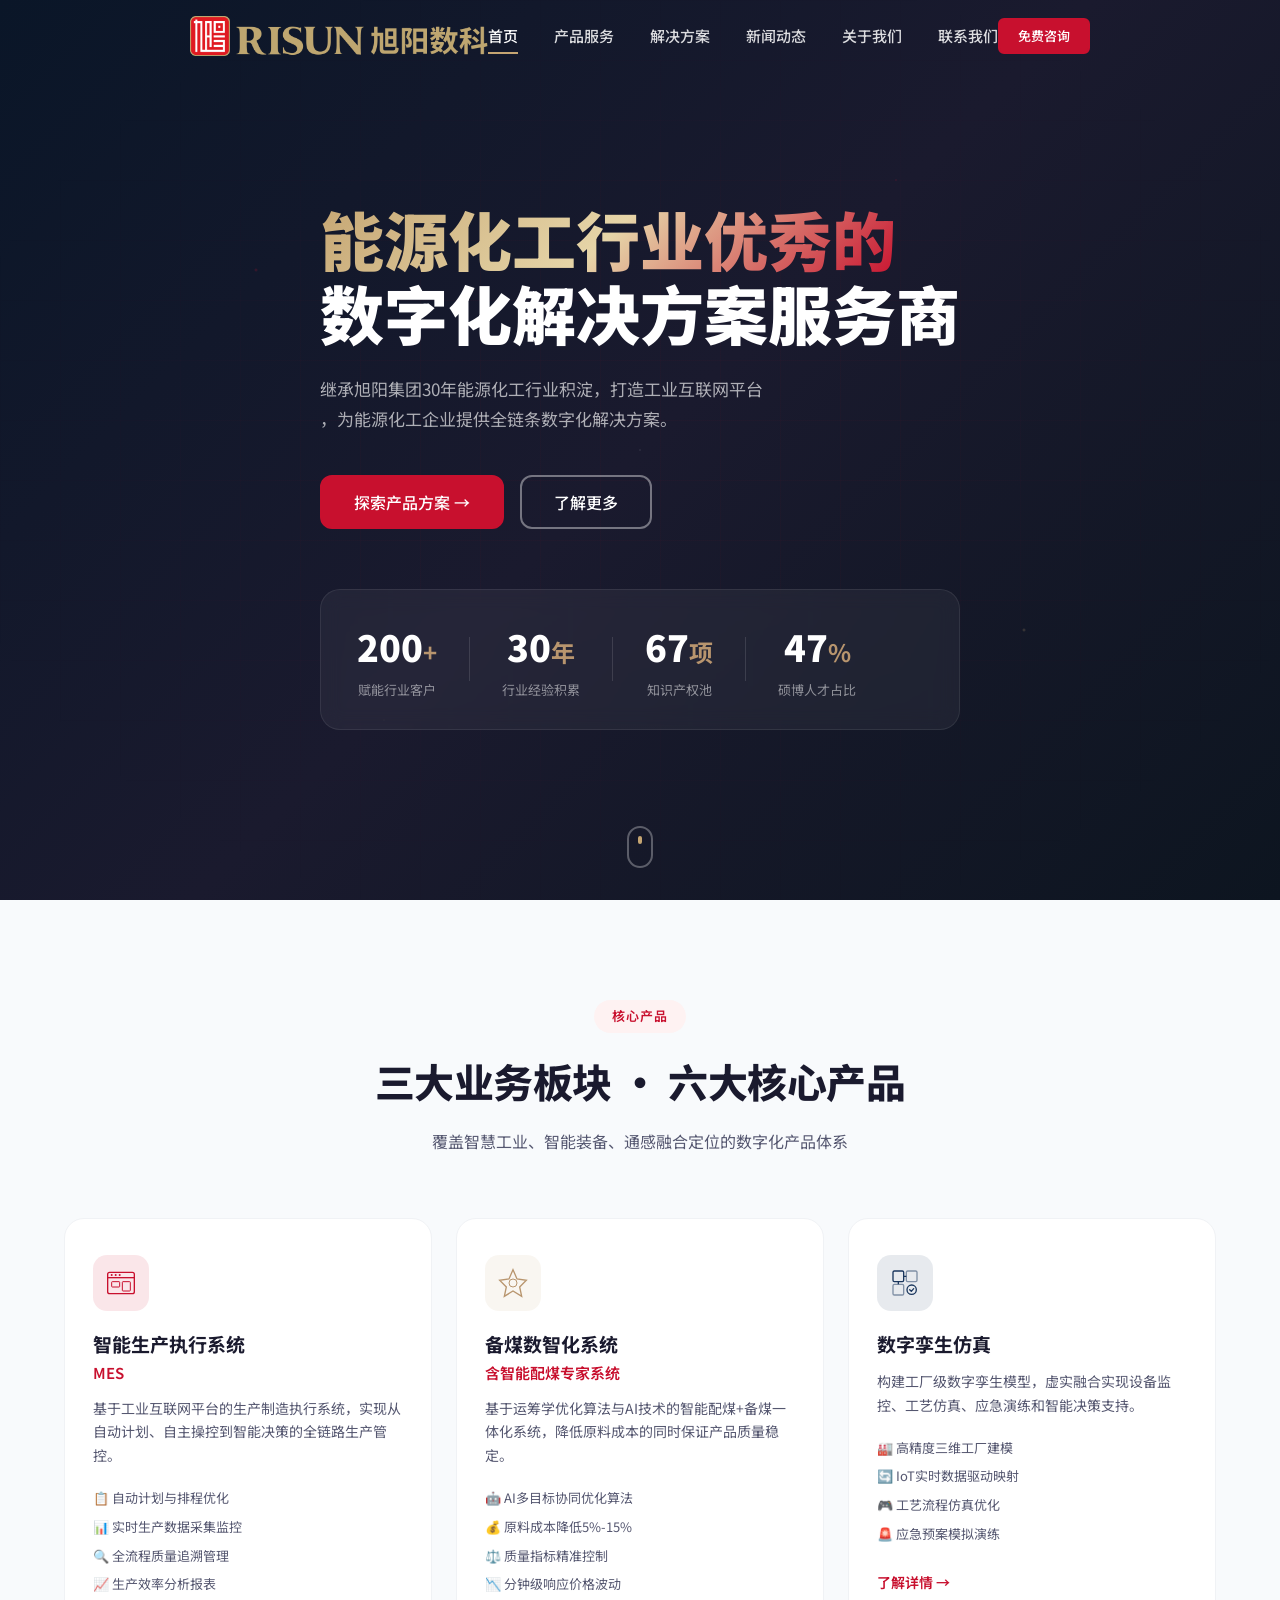
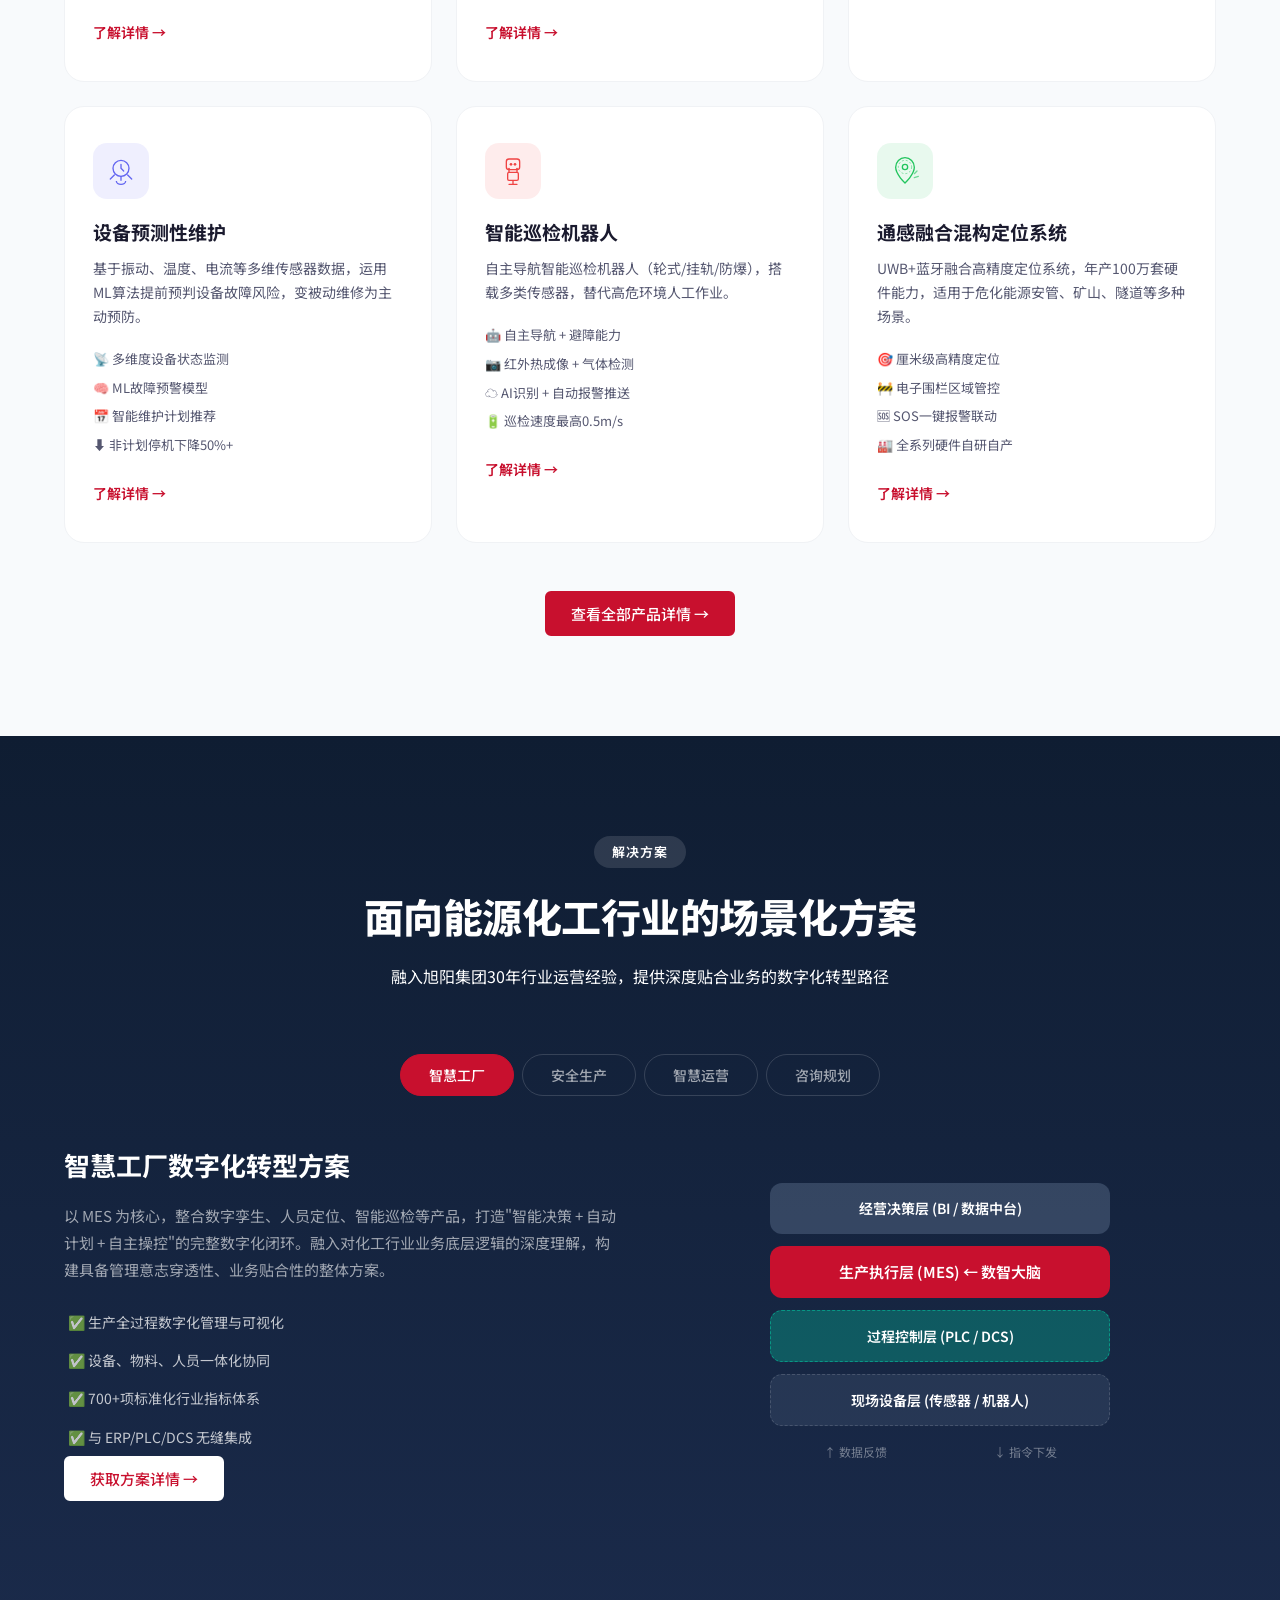
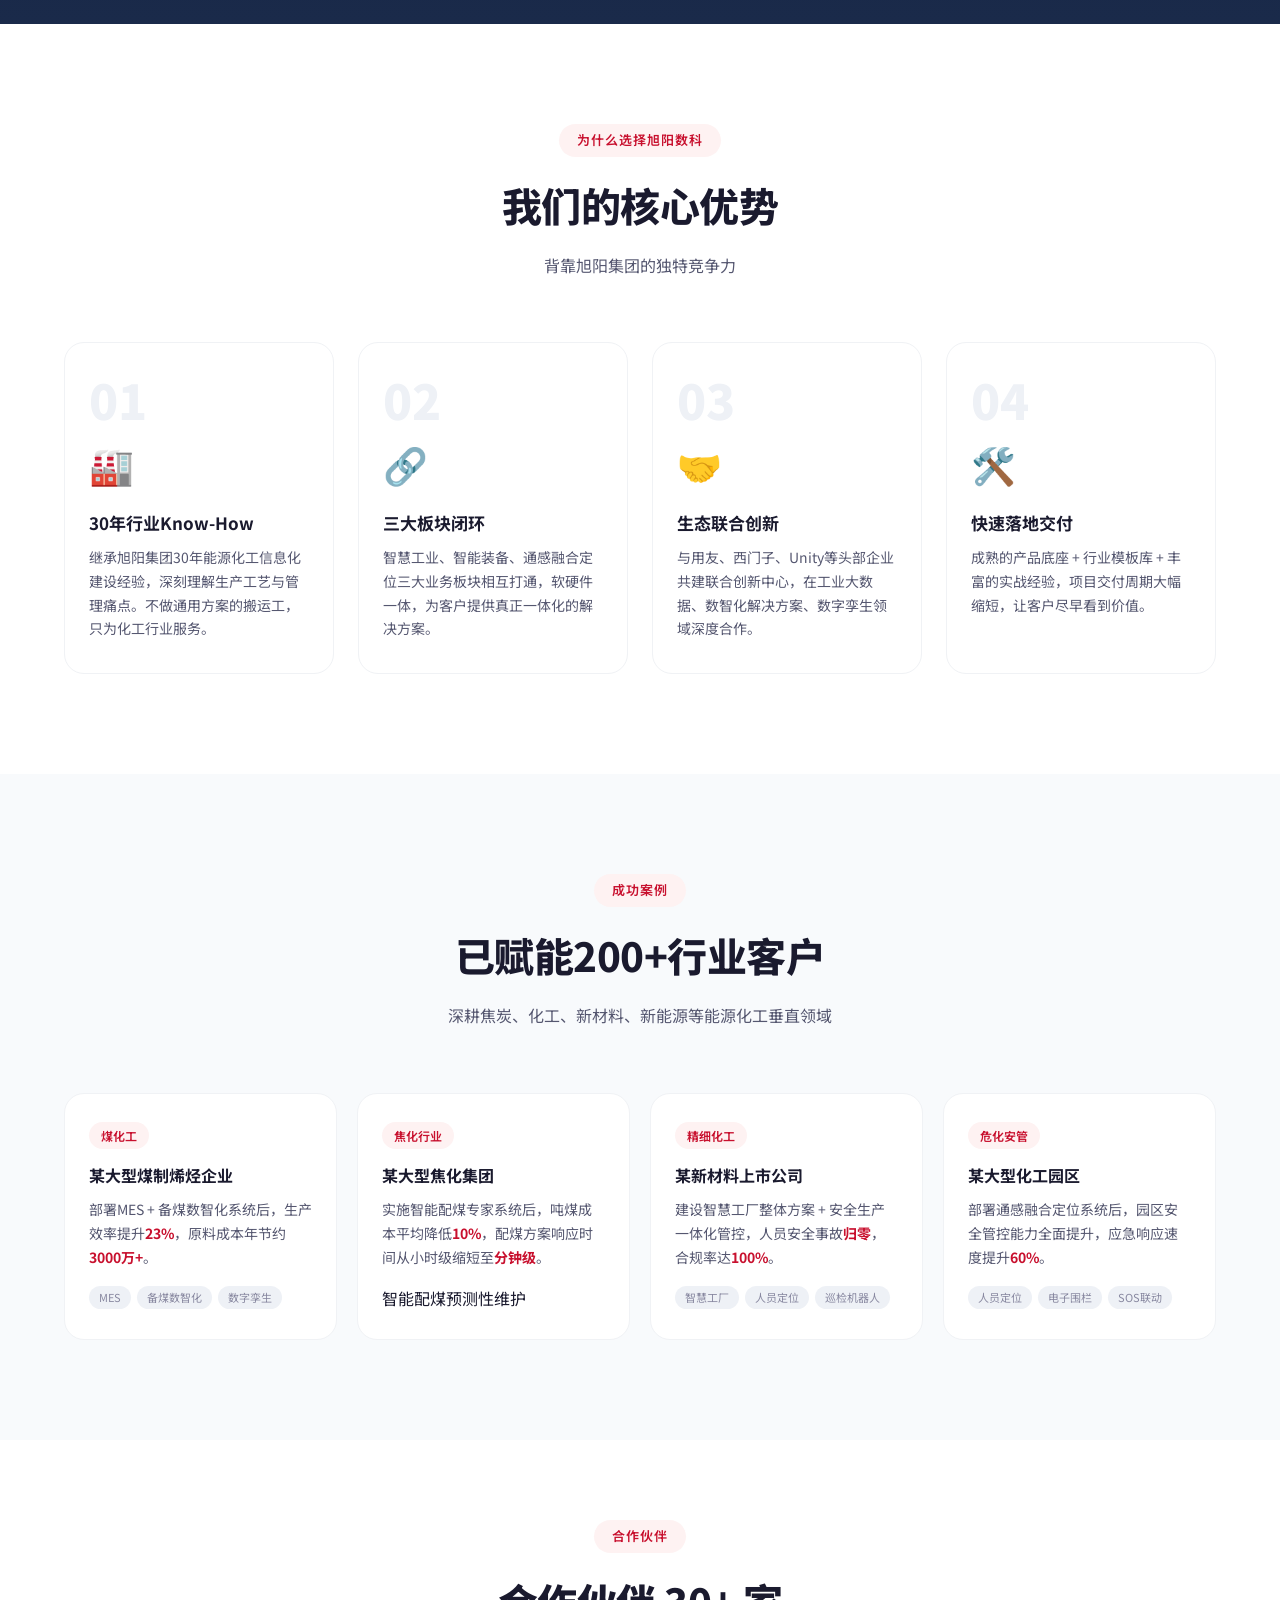
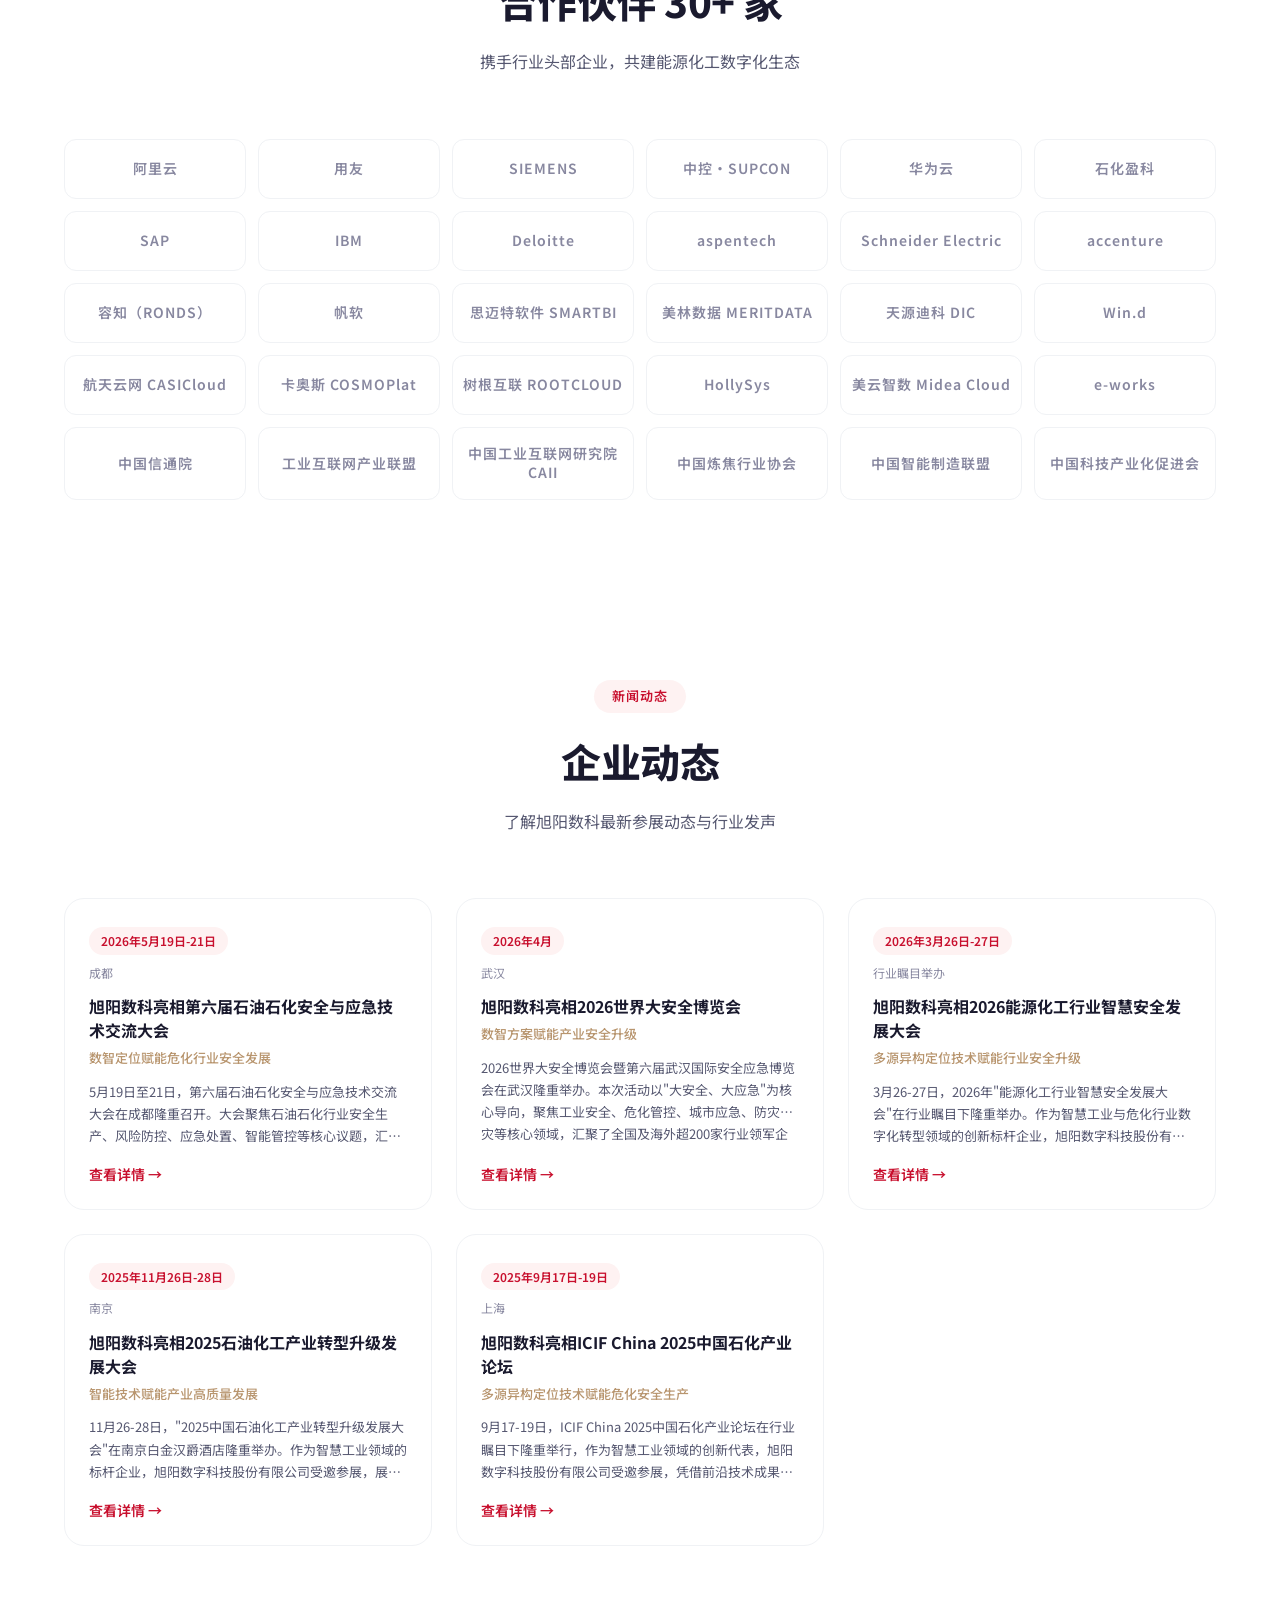
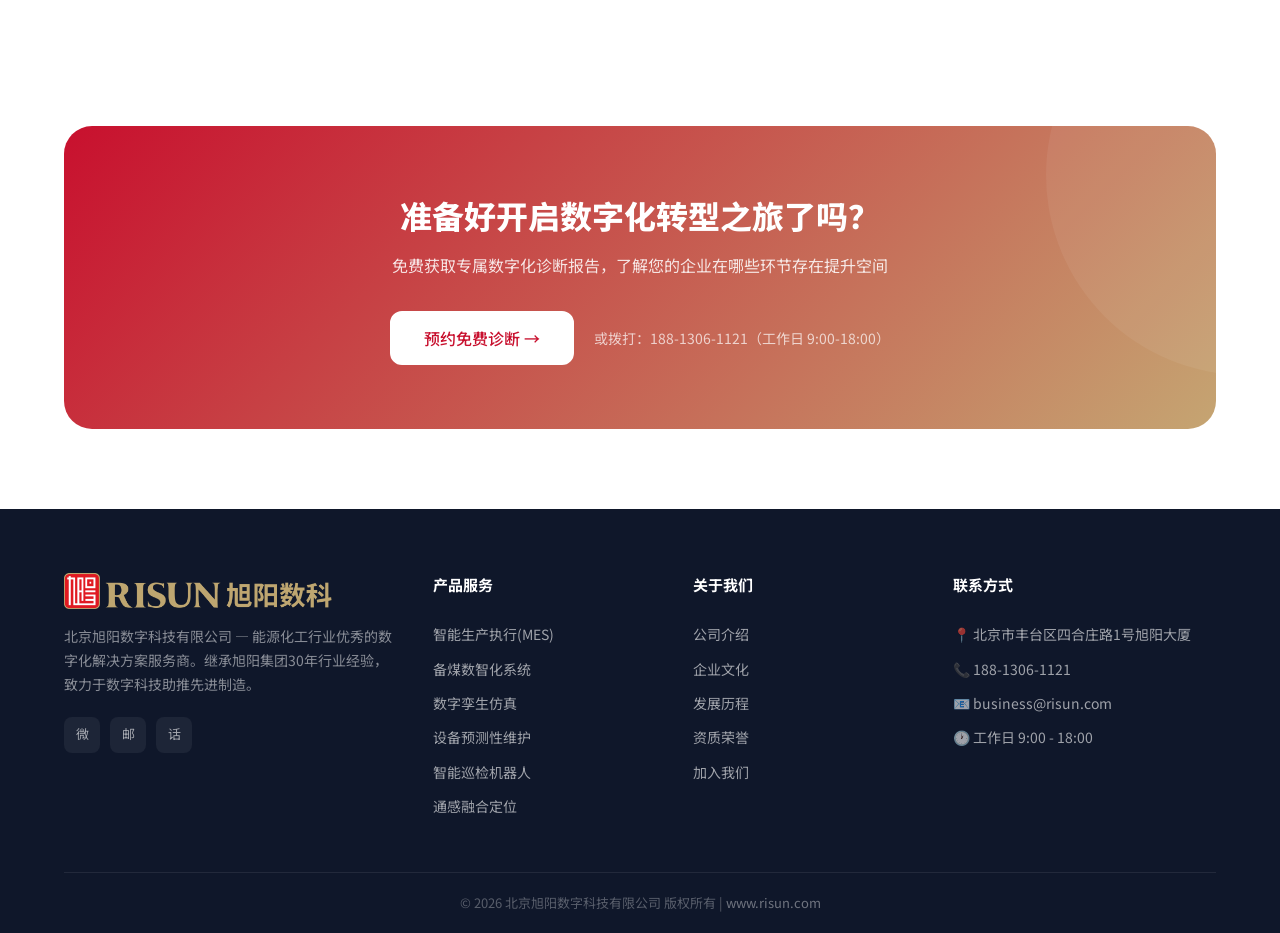
==== commit a959f91a: "fix: 合作伙伴名称修正 - 石优信科→石化盈科 / 中国自动化学会→中国炼焦行业协会" ====
--- a/index.html
+++ b/index.html
@@ -442,7 +442,7 @@
                 <div class="partner-logo"><span>SIEMENS</span></div>
                 <div class="partner-logo"><span>中控·SUPCON</span></div>
                 <div class="partner-logo"><span>华为云</span></div>
-                <div class="partner-logo"><span>石优信科 PCITC</span></div>
+                <div class="partner-logo"><span>石化盈科</span></div>
                 <!-- 第二行 -->
                 <div class="partner-logo"><span>SAP</span></div>
                 <div class="partner-logo"><span>IBM</span></div>
@@ -468,7 +468,7 @@
                 <div class="partner-logo"><span>中国信通院</span></div>
                 <div class="partner-logo"><span>工业互联网产业联盟</span></div>
                 <div class="partner-logo"><span>中国工业互联网研究院 CAII</span></div>
-                <div class="partner-logo"><span>中国自动化学会</span></div>
+                <div class="partner-logo"><span>中国炼焦行业协会</span></div>
                 <div class="partner-logo"><span>中国智能制造联盟</span></div>
                 <div class="partner-logo"><span>中国科技产业化促进会</span></div>
             </div>
@@ -491,7 +491,7 @@
                     <h3 class="news-title">旭阳数科亮相第六届石油石化安全与应急技术交流大会</h3>
                     <p class="news-subtitle">数智定位赋能危化行业安全发展</p>
                     <p class="news-excerpt">5月19日至21日，第六届石油石化安全与应急技术交流大会在成都隆重召开。大会聚焦石油石化行业安全生产、风险防控、应急处置、智能管控等核心议题，汇聚全国石油石化、危化化工领域科研院所、龙头企业及行业专家代表齐聚一堂。</p>
-                    <a href="news-detail.html?id=1" class="news-link">查看详情 →</a>
+                    <a href="news-1.html" class="news-link">查看详情 →</a>
                 </div>
                 <!-- 新闻 2 -->
                 <div class="news-card">
@@ -500,7 +500,7 @@
                     <h3 class="news-title">旭阳数科亮相2026世界大安全博览会</h3>
                     <p class="news-subtitle">数智方案赋能产业安全升级</p>
                     <p class="news-excerpt">2026世界大安全博览会暨第六届武汉国际安全应急博览会在武汉隆重举办。本次活动以"大安全、大应急"为核心导向，聚焦工业安全、危化管控、城市应急、防灾减灾等核心领域，汇聚了全国及海外超200家行业领军企业参展。</p>
-                    <a href="news-detail.html?id=2" class="news-link">查看详情 →</a>
+                    <a href="news-2.html" class="news-link">查看详情 →</a>
                 </div>
                 <!-- 新闻 3 -->
                 <div class="news-card">
@@ -509,7 +509,7 @@
                     <h3 class="news-title">旭阳数科亮相2026能源化工行业智慧安全发展大会</h3>
                     <p class="news-subtitle">多源异构定位技术赋能行业安全升级</p>
                     <p class="news-excerpt">3月26-27日，2026年"能源化工行业智慧安全发展大会"在行业瞩目下隆重举办。作为智慧工业与危化行业数字化转型领域的创新标杆企业，旭阳数字科技股份有限公司受邀参展，全方位展现了企业在能源化工智慧安全领域的核心实力。</p>
-                    <a href="news-detail.html?id=3" class="news-link">查看详情 →</a>
+                    <a href="news-3.html" class="news-link">查看详情 →</a>
                 </div>
                 <!-- 新闻 4 -->
                 <div class="news-card">
@@ -518,7 +518,7 @@
                     <h3 class="news-title">旭阳数科亮相2025石油化工产业转型升级发展大会</h3>
                     <p class="news-subtitle">智能技术赋能产业高质量发展</p>
                     <p class="news-excerpt">11月26-28日，"2025中国石油化工产业转型升级发展大会"在南京白金汉爵酒店隆重举办。作为智慧工业领域的标杆企业，旭阳数字科技股份有限公司受邀参展，展现了企业助力石化产业转型升级的强劲实力。</p>
-                    <a href="news-detail.html?id=4" class="news-link">查看详情 →</a>
+                    <a href="news-4.html" class="news-link">查看详情 →</a>
                 </div>
                 <!-- 新闻 5 -->
                 <div class="news-card">
@@ -527,7 +527,7 @@
                     <h3 class="news-title">旭阳数科亮相ICIF China 2025中国石化产业论坛</h3>
                     <p class="news-subtitle">多源异构定位技术赋能危化安全生产</p>
                     <p class="news-excerpt">9月17-19日，ICIF China 2025中国石化产业论坛在行业瞩目下隆重举行，作为智慧工业领域的创新代表，旭阳数字科技股份有限公司受邀参展，凭借前沿技术成果与实践经验，在行业舞台上展现强劲发展势能。</p>
-                    <a href="news-detail.html?id=5" class="news-link">查看详情 →</a>
+                    <a href="news-5.html" class="news-link">查看详情 →</a>
                 </div>
             </div>
         </div>
--- a/css/style.css
+++ b/css/style.css
@@ -1234,6 +1234,26 @@
 
 .news-detail-content p:last-child {
     margin-bottom: 0;
+}
+
+.news-detail-content .news-image-wrapper {
+    margin: 30px 0;
+    text-align: center;
+}
+
+.news-detail-content .news-image-wrapper img {
+    max-width: 100%;
+    height: auto;
+    border-radius: var(--radius-md);
+    box-shadow: 0 2px 12px rgba(0, 0, 0, 0.08);
+}
+
+.news-detail-content .news-image-wrapper .image-caption {
+    display: block;
+    margin-top: 10px;
+    font-size: 13px;
+    color: var(--text-tertiary);
+    text-indent: 0;
 }
 
 .news-detail-nav {
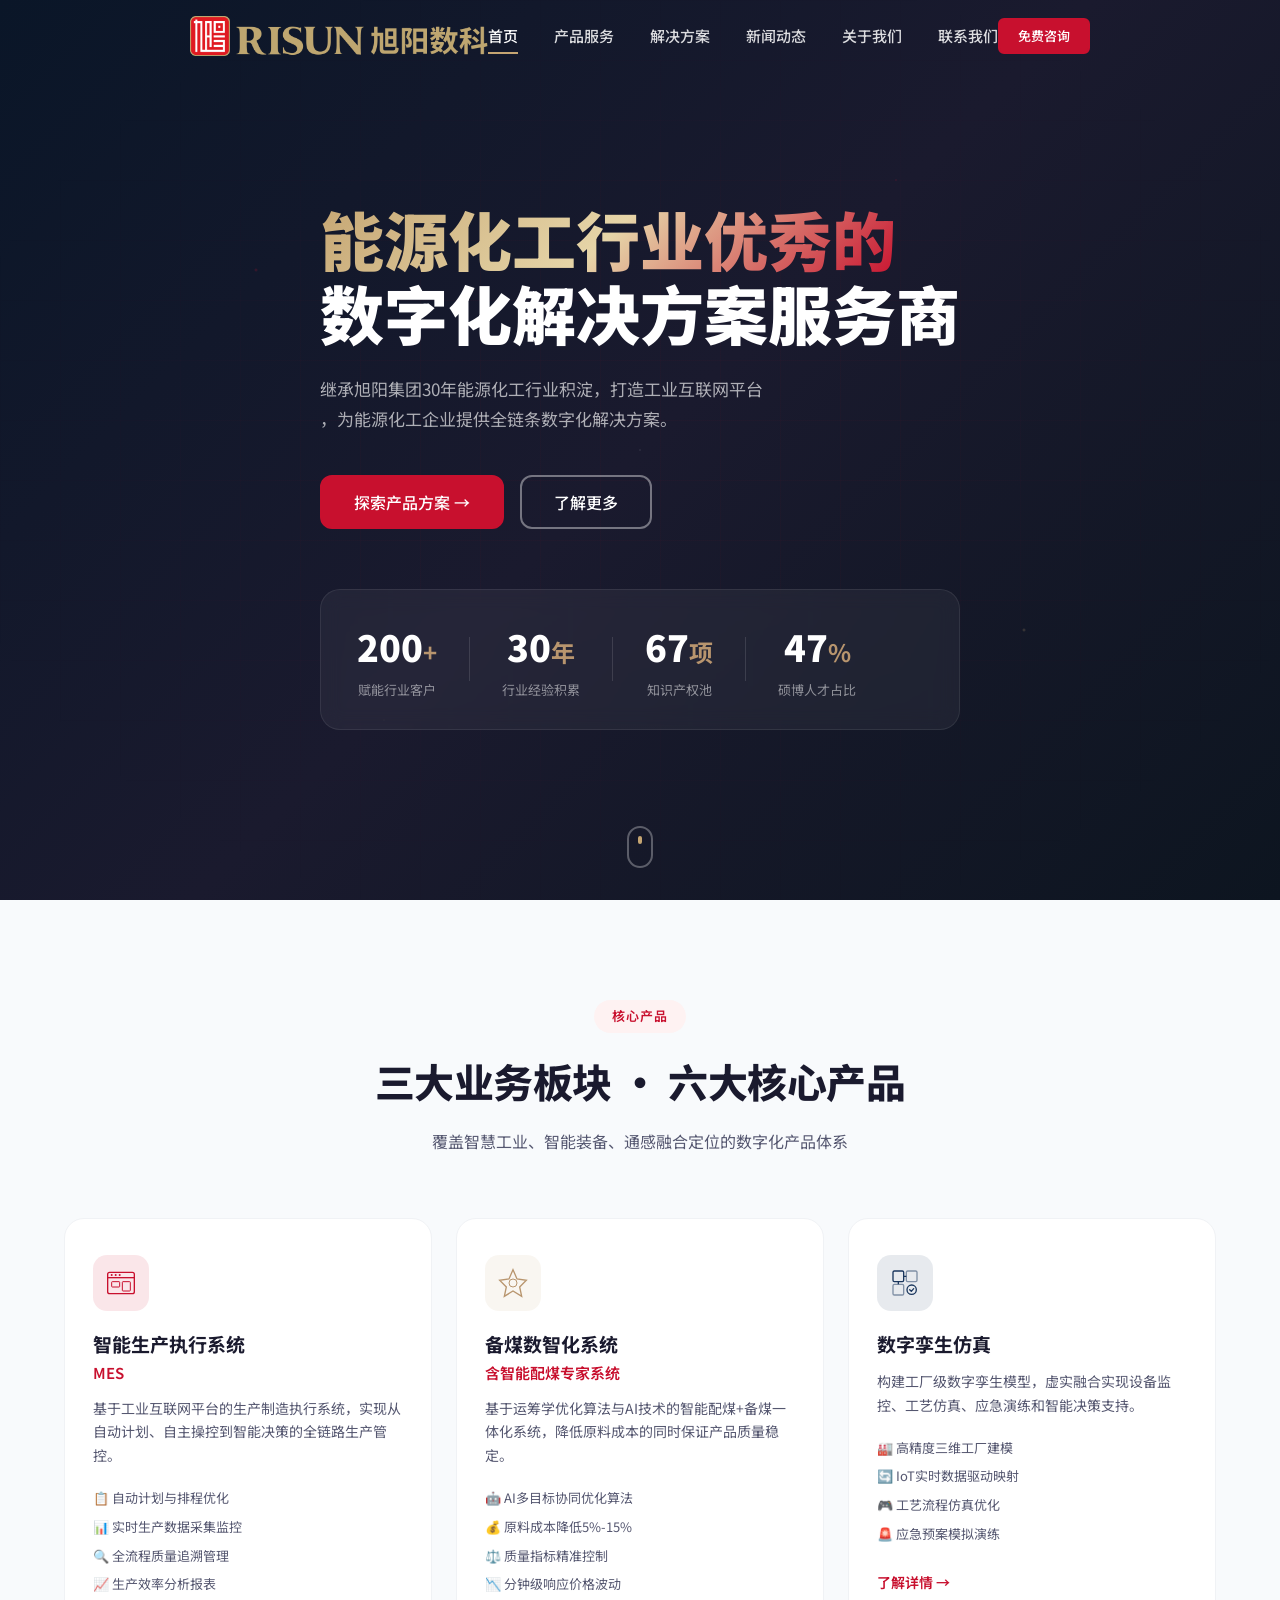
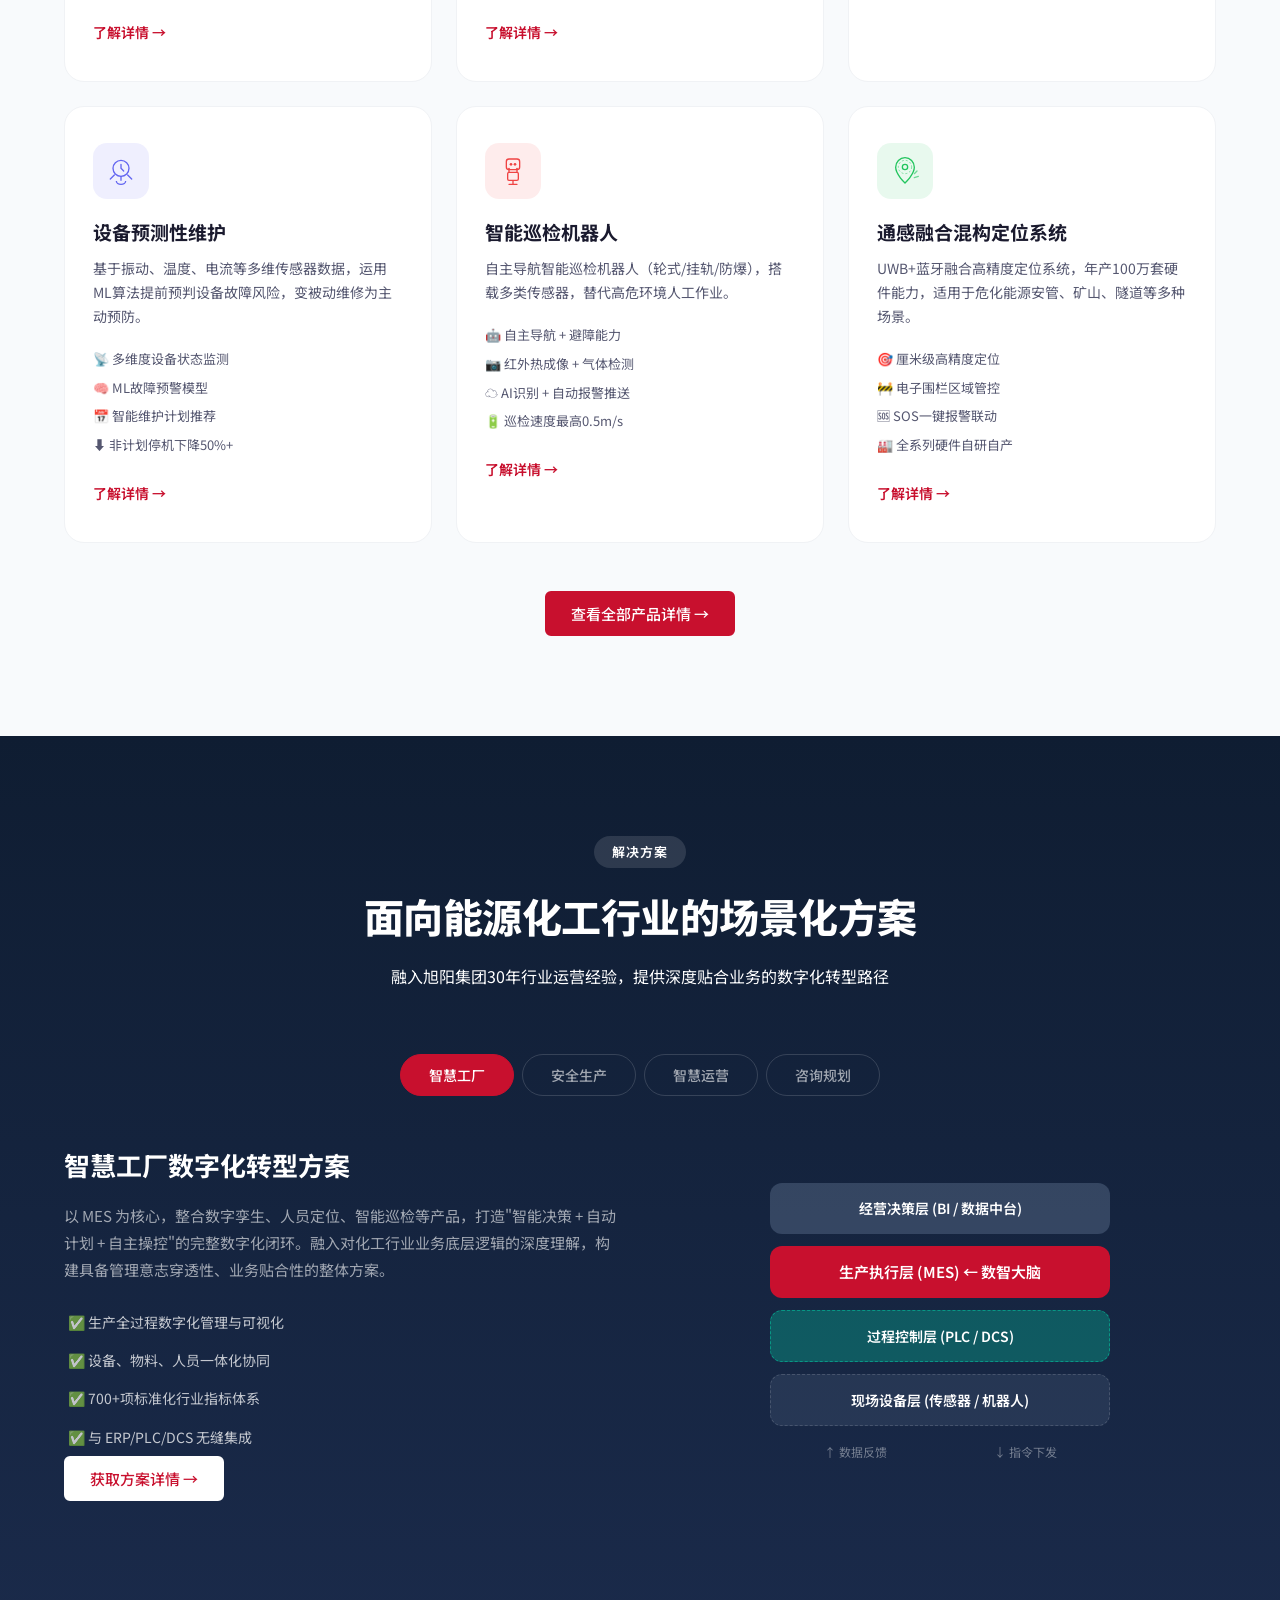
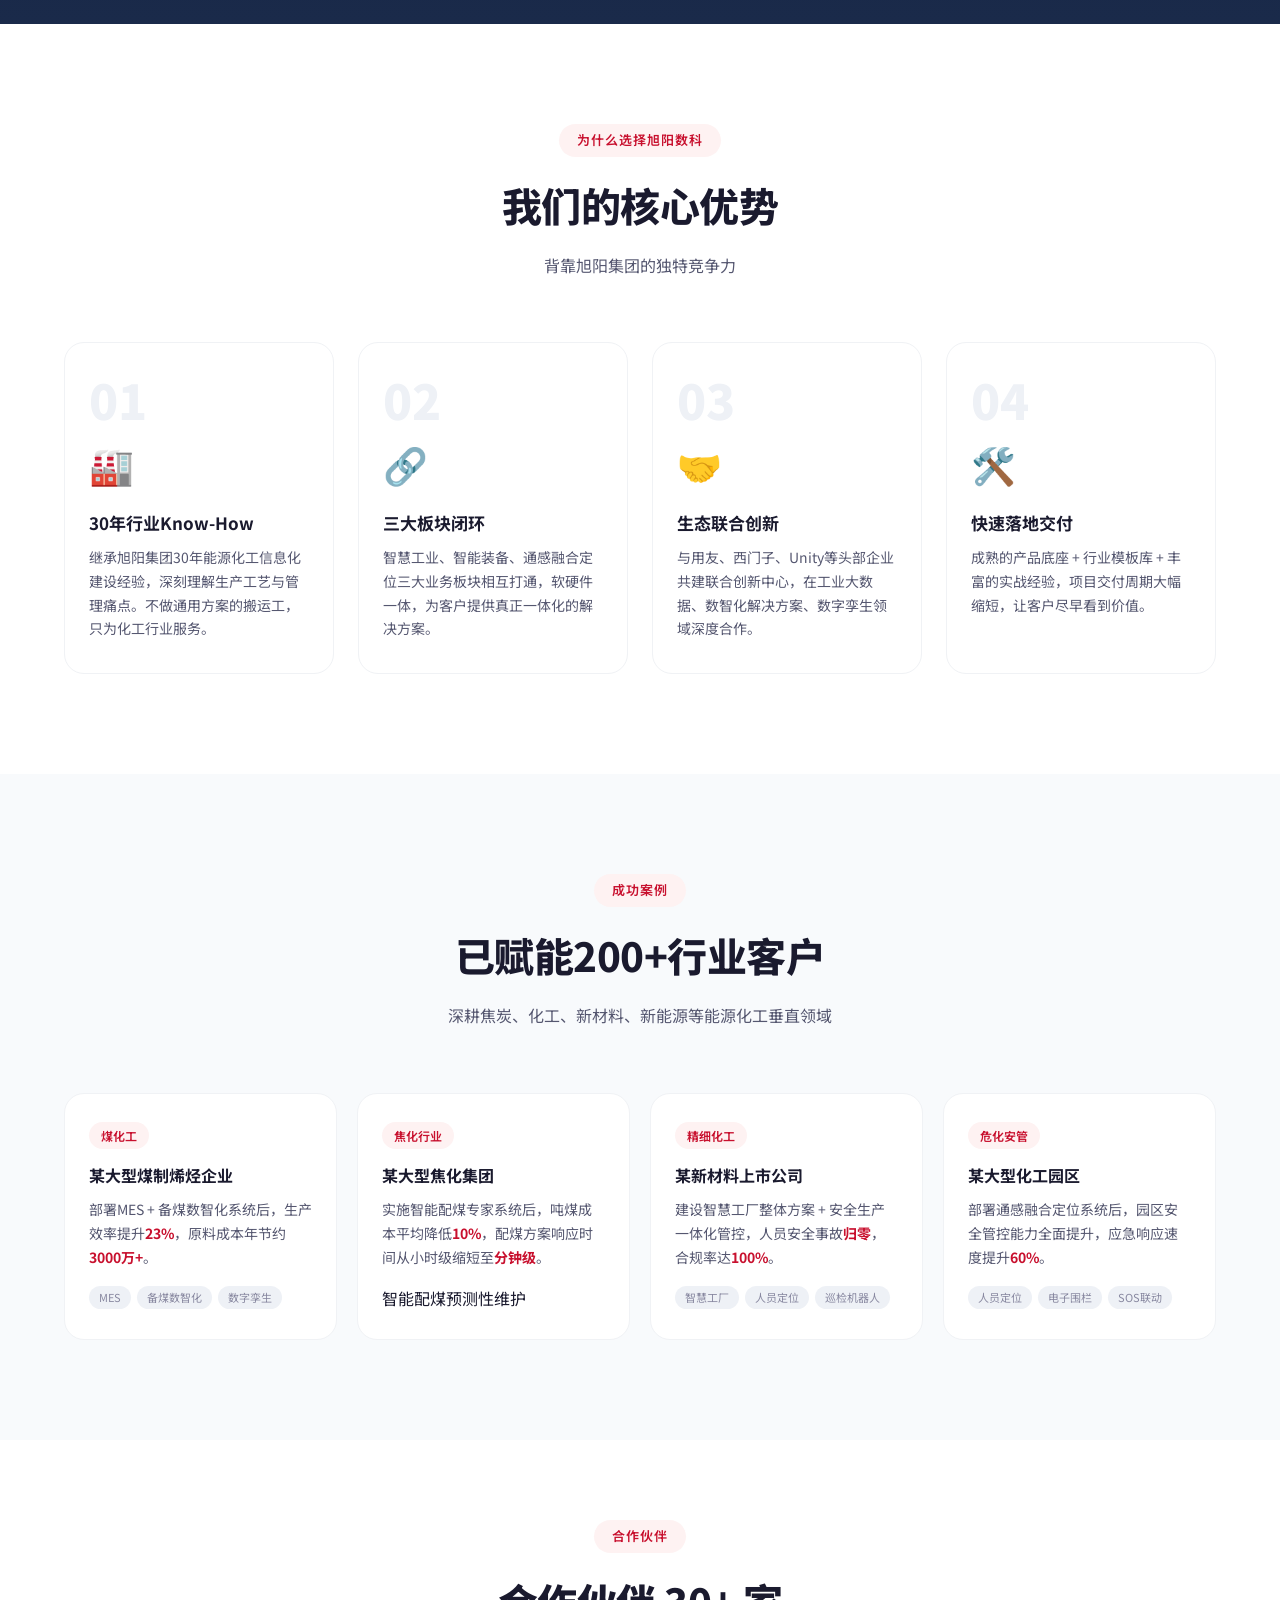
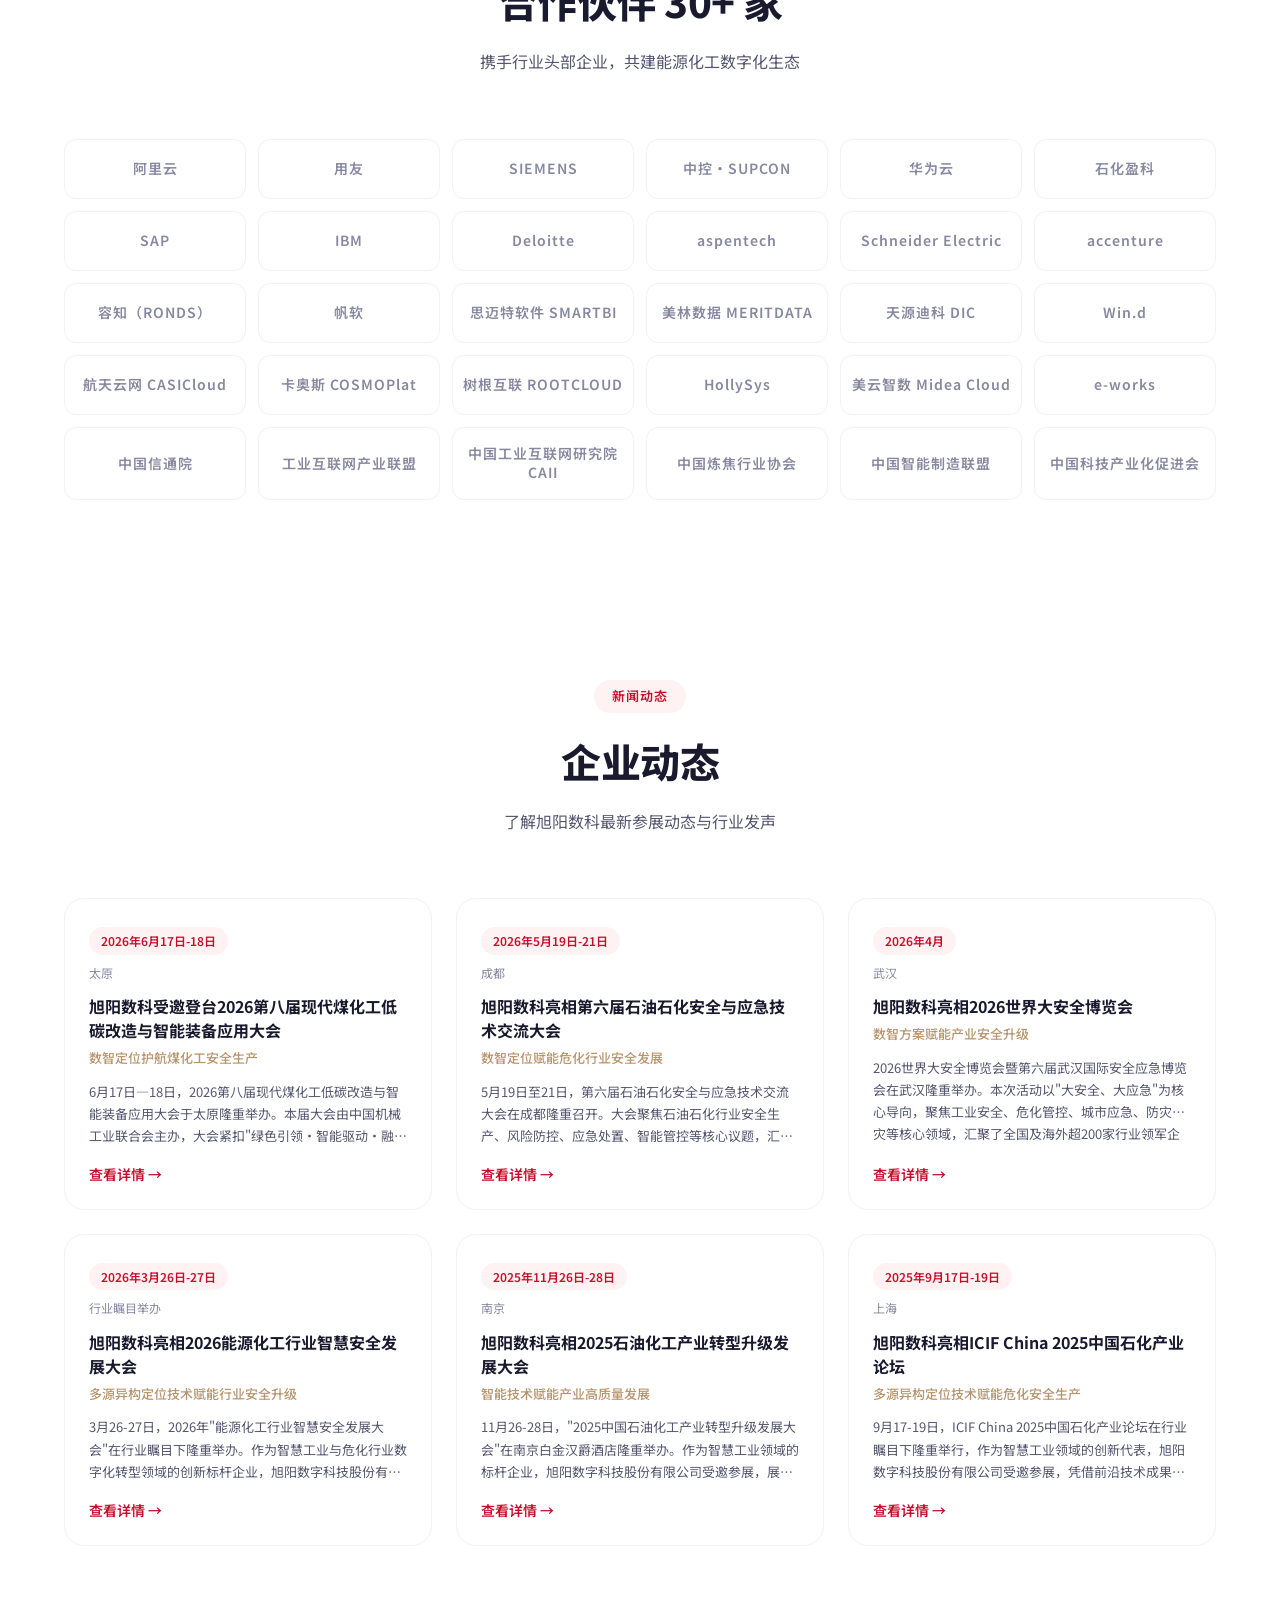
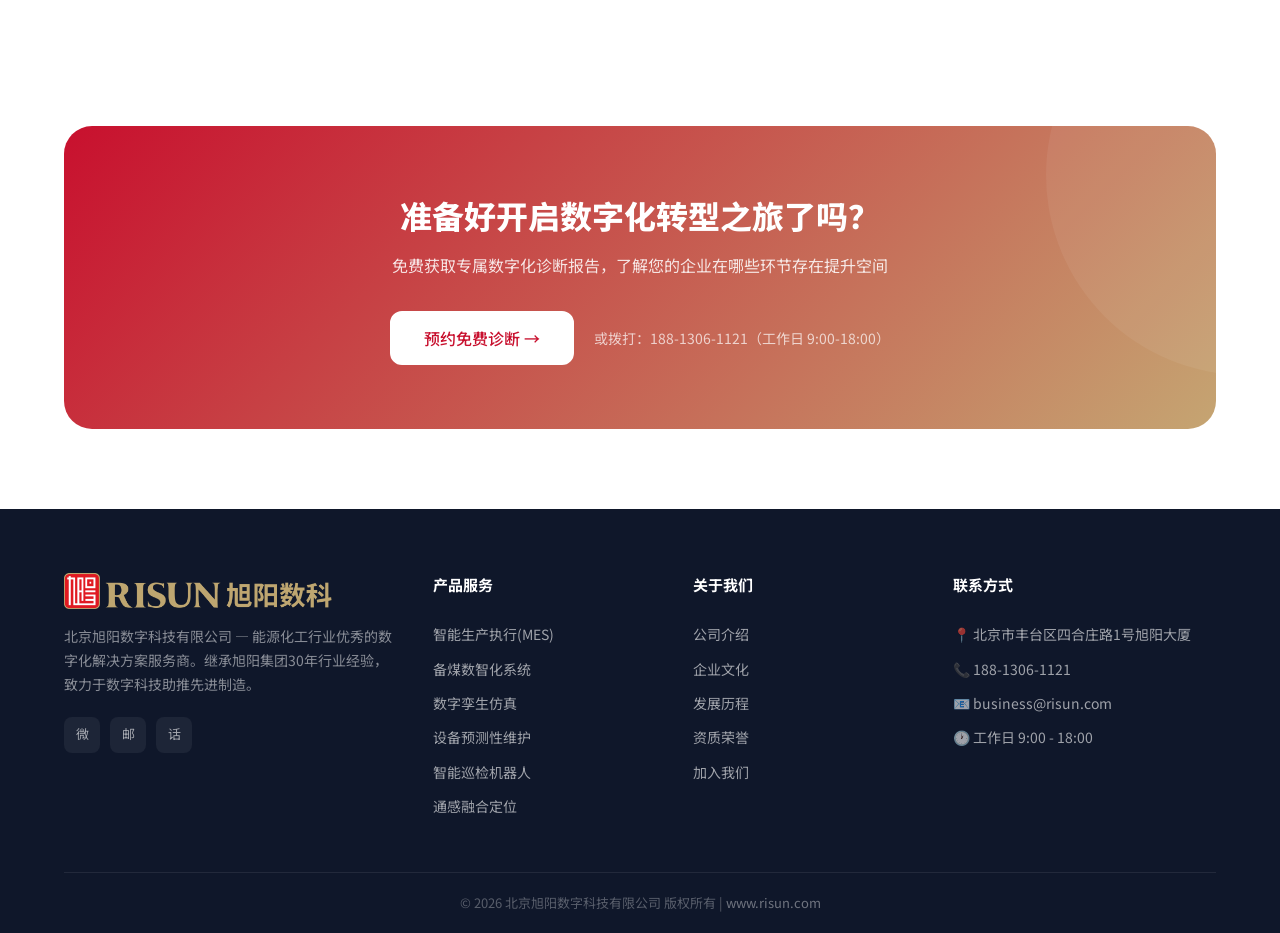
==== commit 8946f2aa: "feat: 新增第六条新闻 - 2026第八届现代煤化工大会 - 新增 news-6.html 详情页（太原，2026-06-17~18） - 从 Word 提取 4 张图片并压缩 → images/" ====
--- a/index.html
+++ b/index.html
@@ -484,6 +484,15 @@
                 <p class="section-desc">了解旭阳数科最新参展动态与行业发声</p>
             </div>
             <div class="news-grid">
+                <!-- 新闻 6（最新）-->
+                <div class="news-card">
+                    <span class="news-date">2026年6月17日-18日</span>
+                    <span class="news-location">太原</span>
+                    <h3 class="news-title">旭阳数科受邀登台2026第八届现代煤化工低碳改造与智能装备应用大会</h3>
+                    <p class="news-subtitle">数智定位护航煤化工安全生产</p>
+                    <p class="news-excerpt">6月17日—18日，2026第八届现代煤化工低碳改造与智能装备应用大会于太原隆重举办。本届大会由中国机械工业联合会主办，大会紧扣"绿色引领·智能驱动·融合创新"主题，聚焦行业低碳改造、智能装备升级、安全生产管控等核心议题。旭阳数字科技股份有限公司获大会组委会特邀，公司总经理助理高志刚登台发表专题主旨演讲。</p>
+                    <a href="news-6.html" class="news-link">查看详情 →</a>
+                </div>
                 <!-- 新闻 1 -->
                 <div class="news-card">
                     <span class="news-date">2026年5月19日-21日</span>
